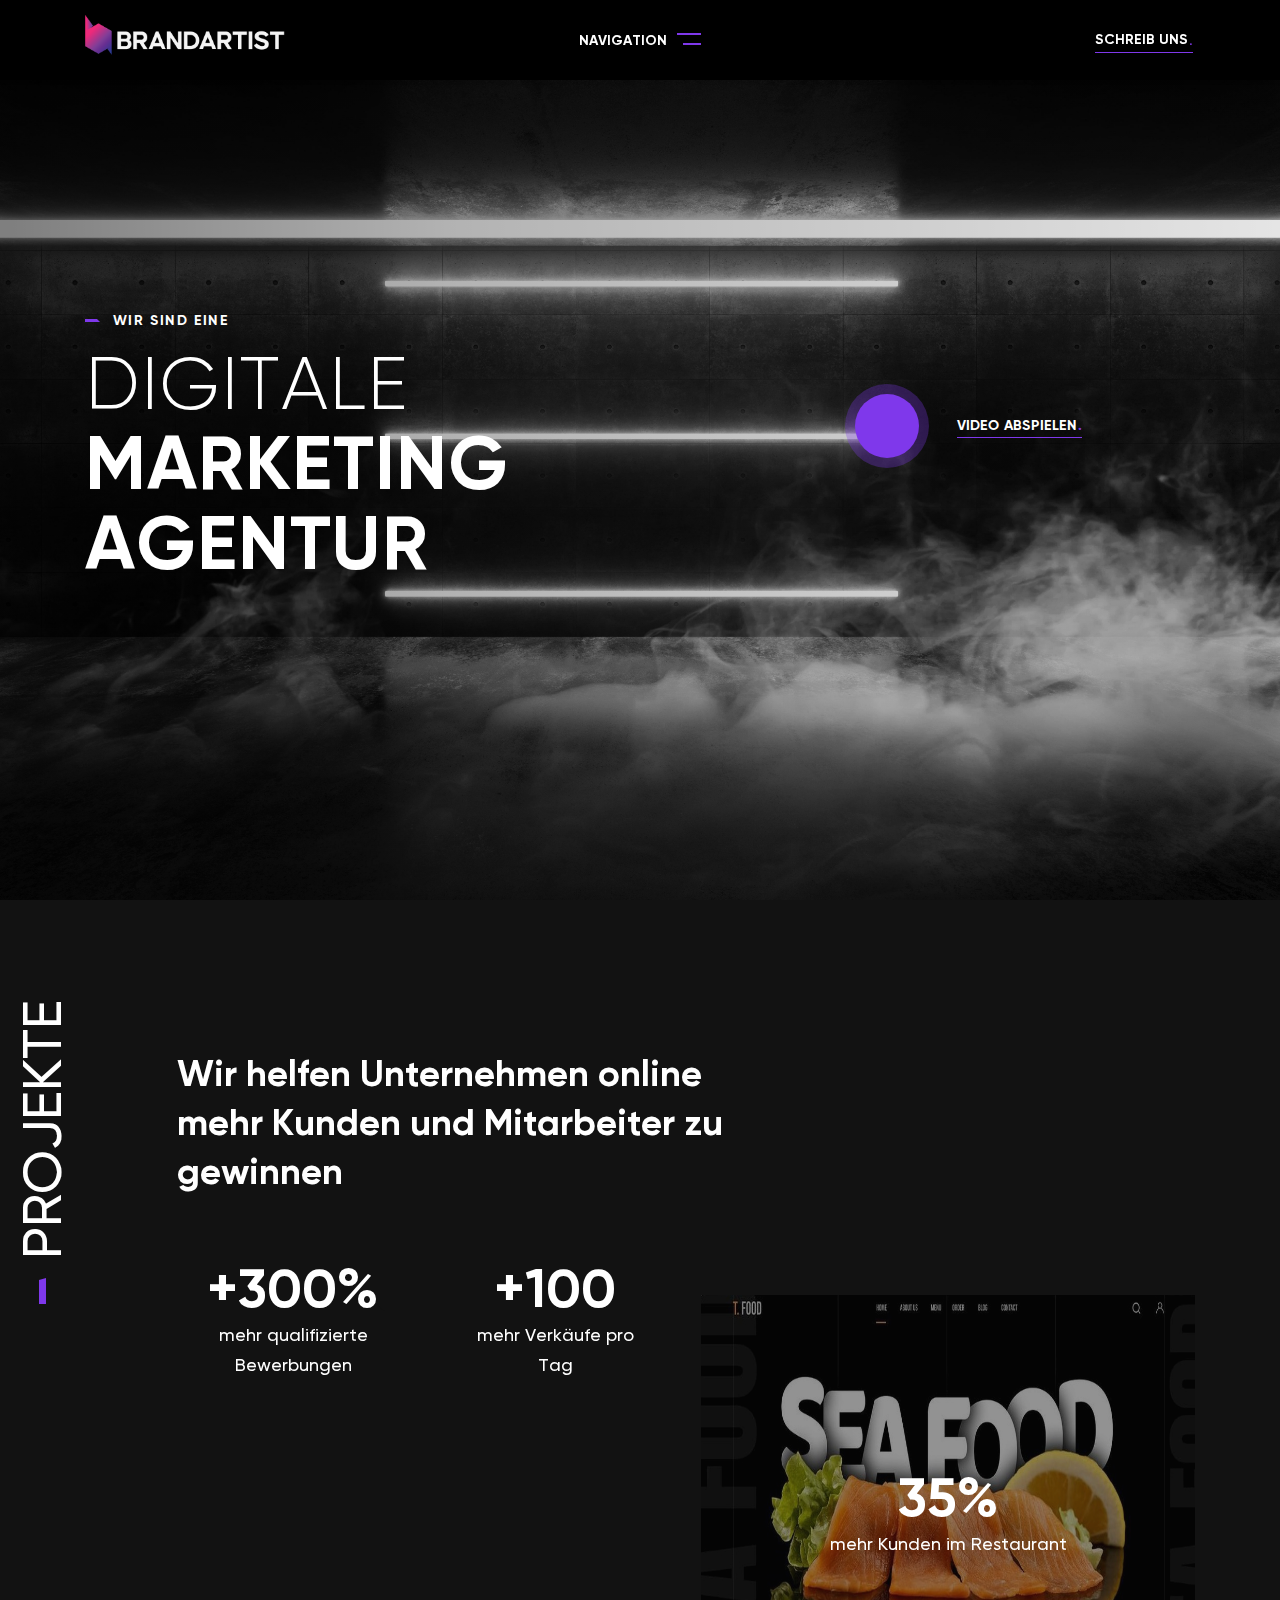
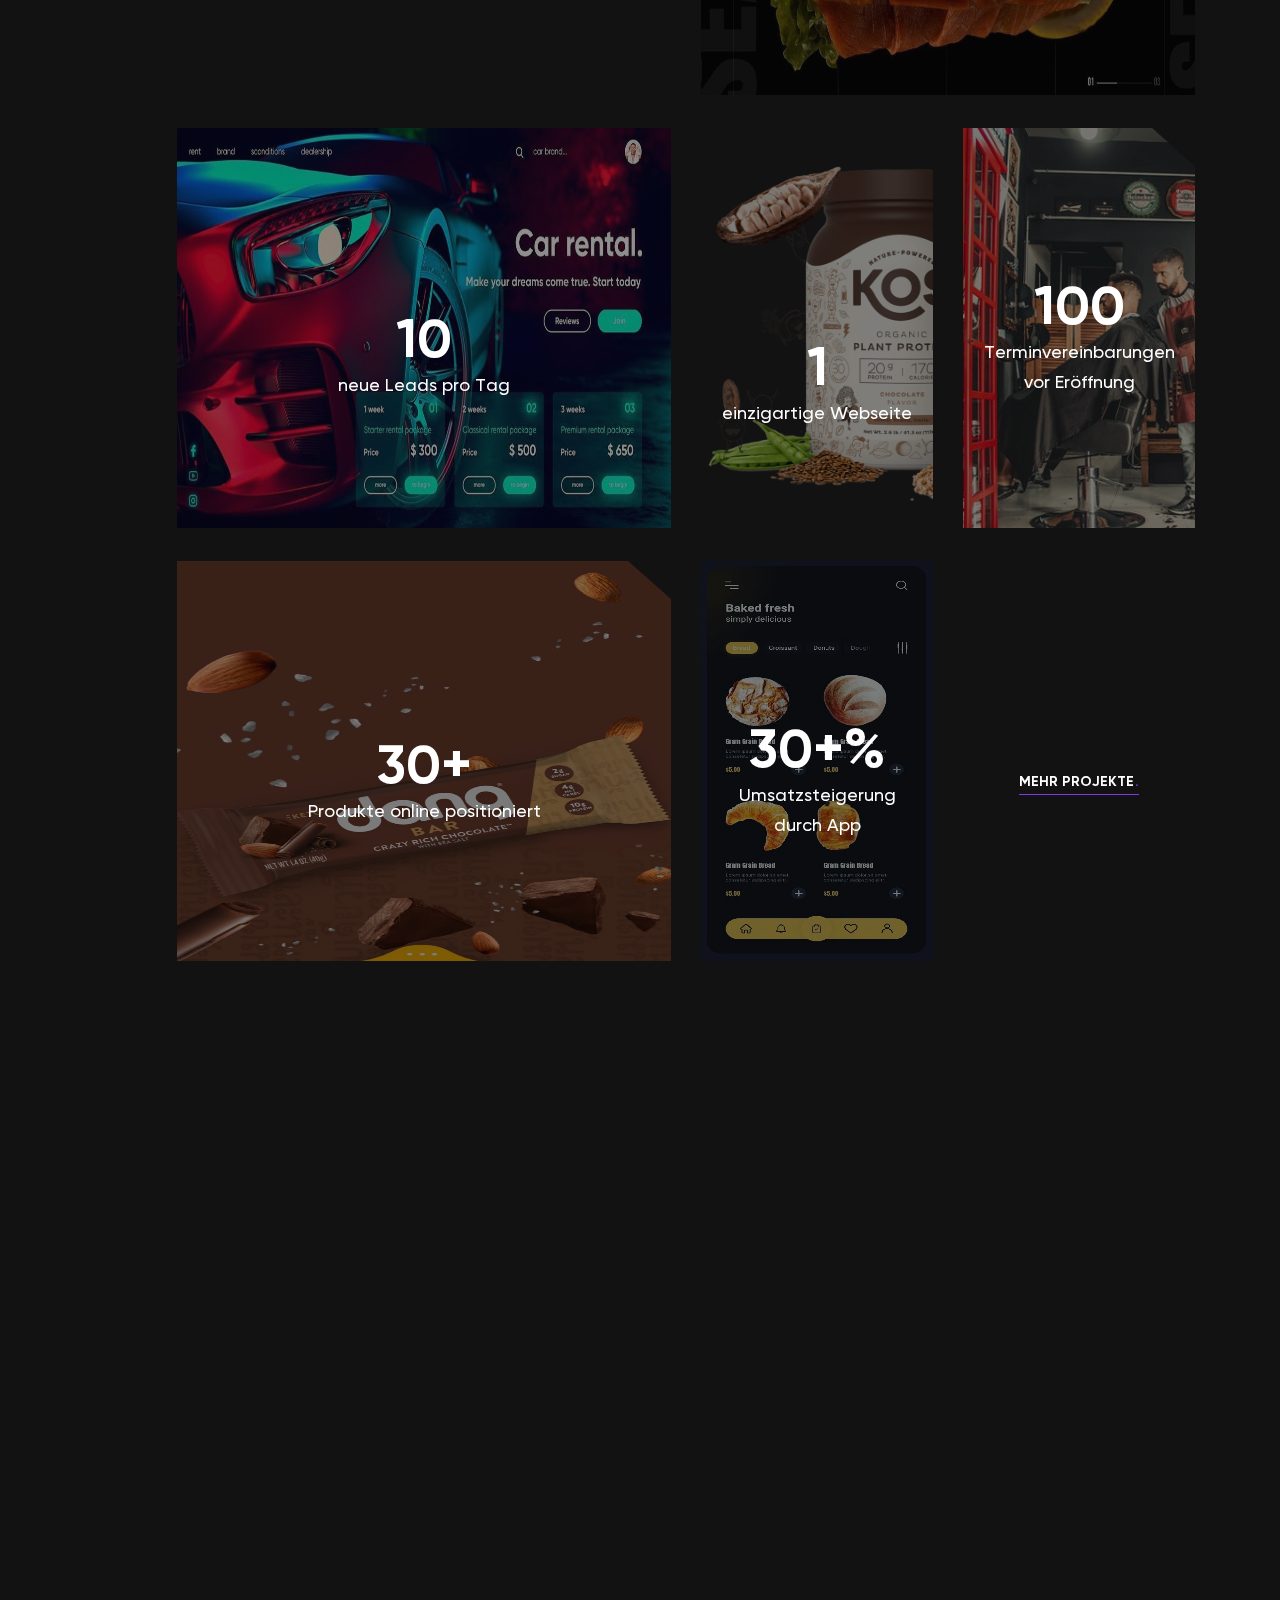
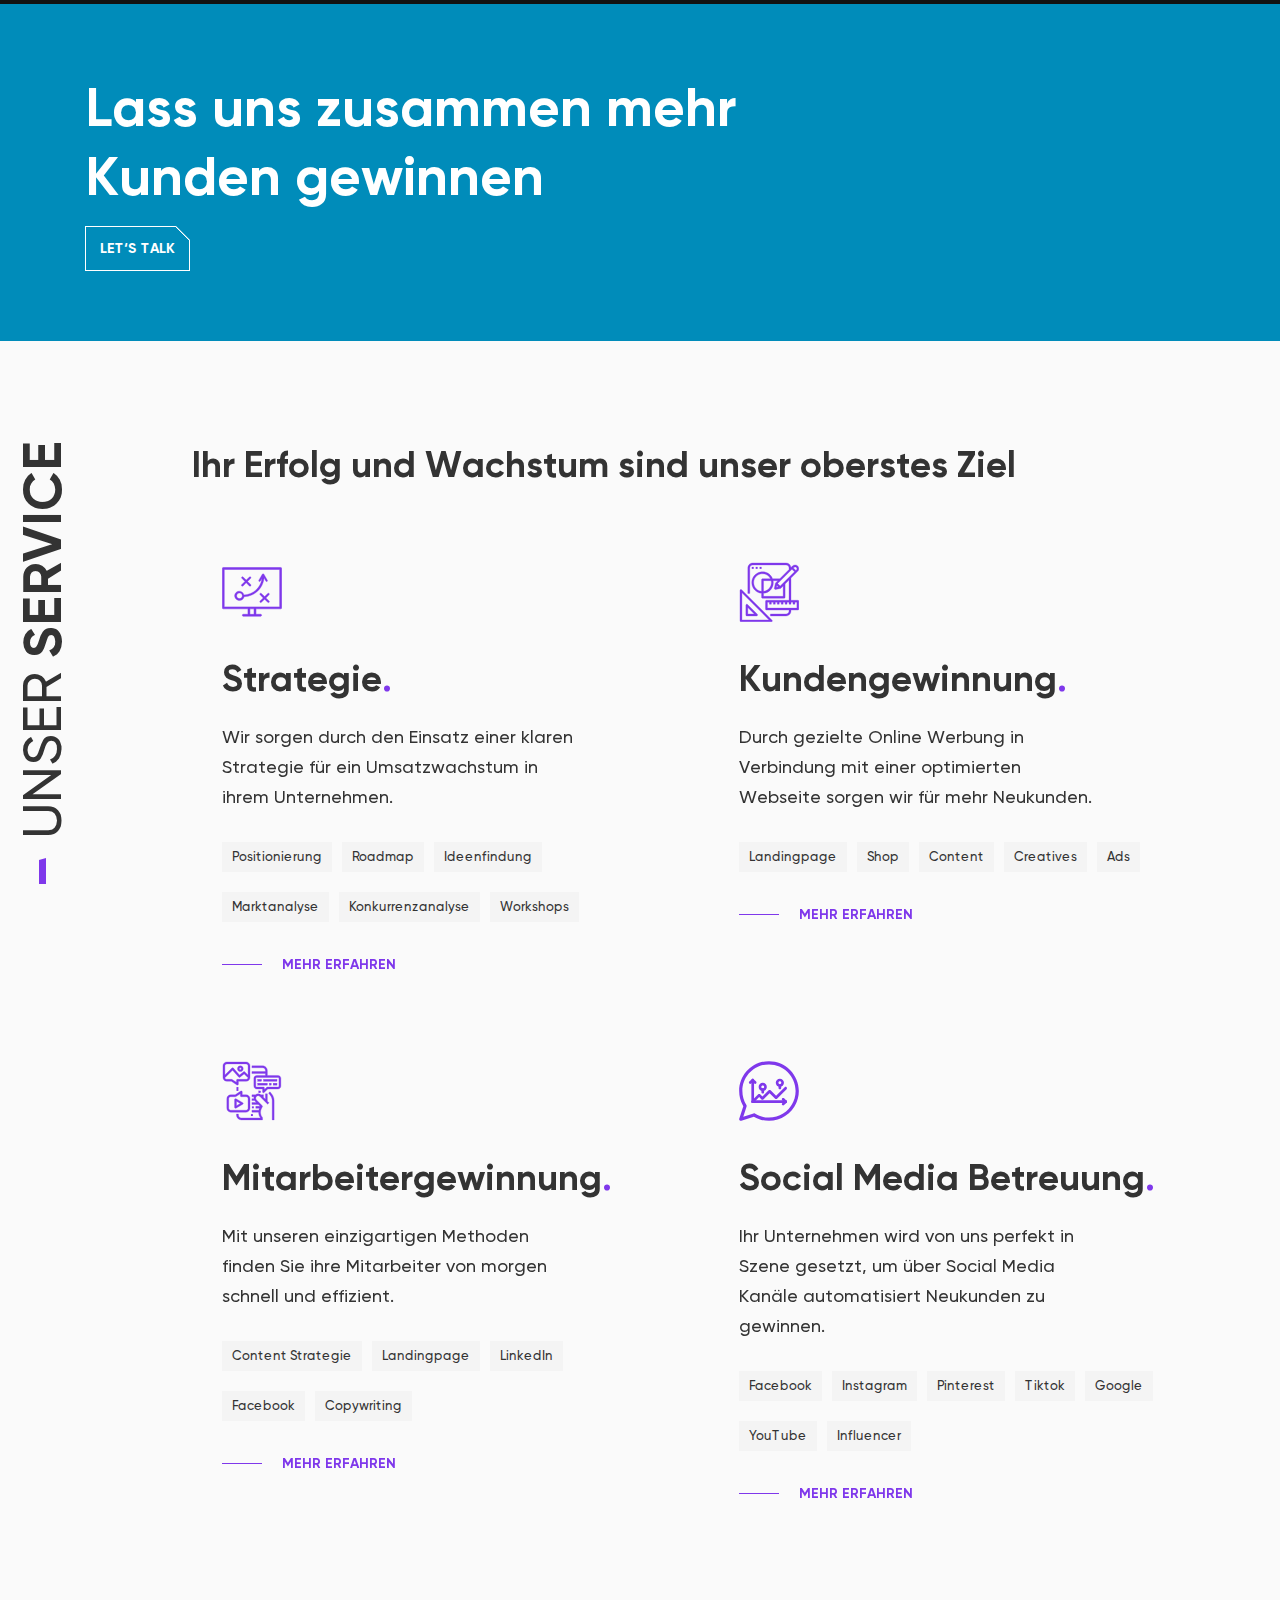
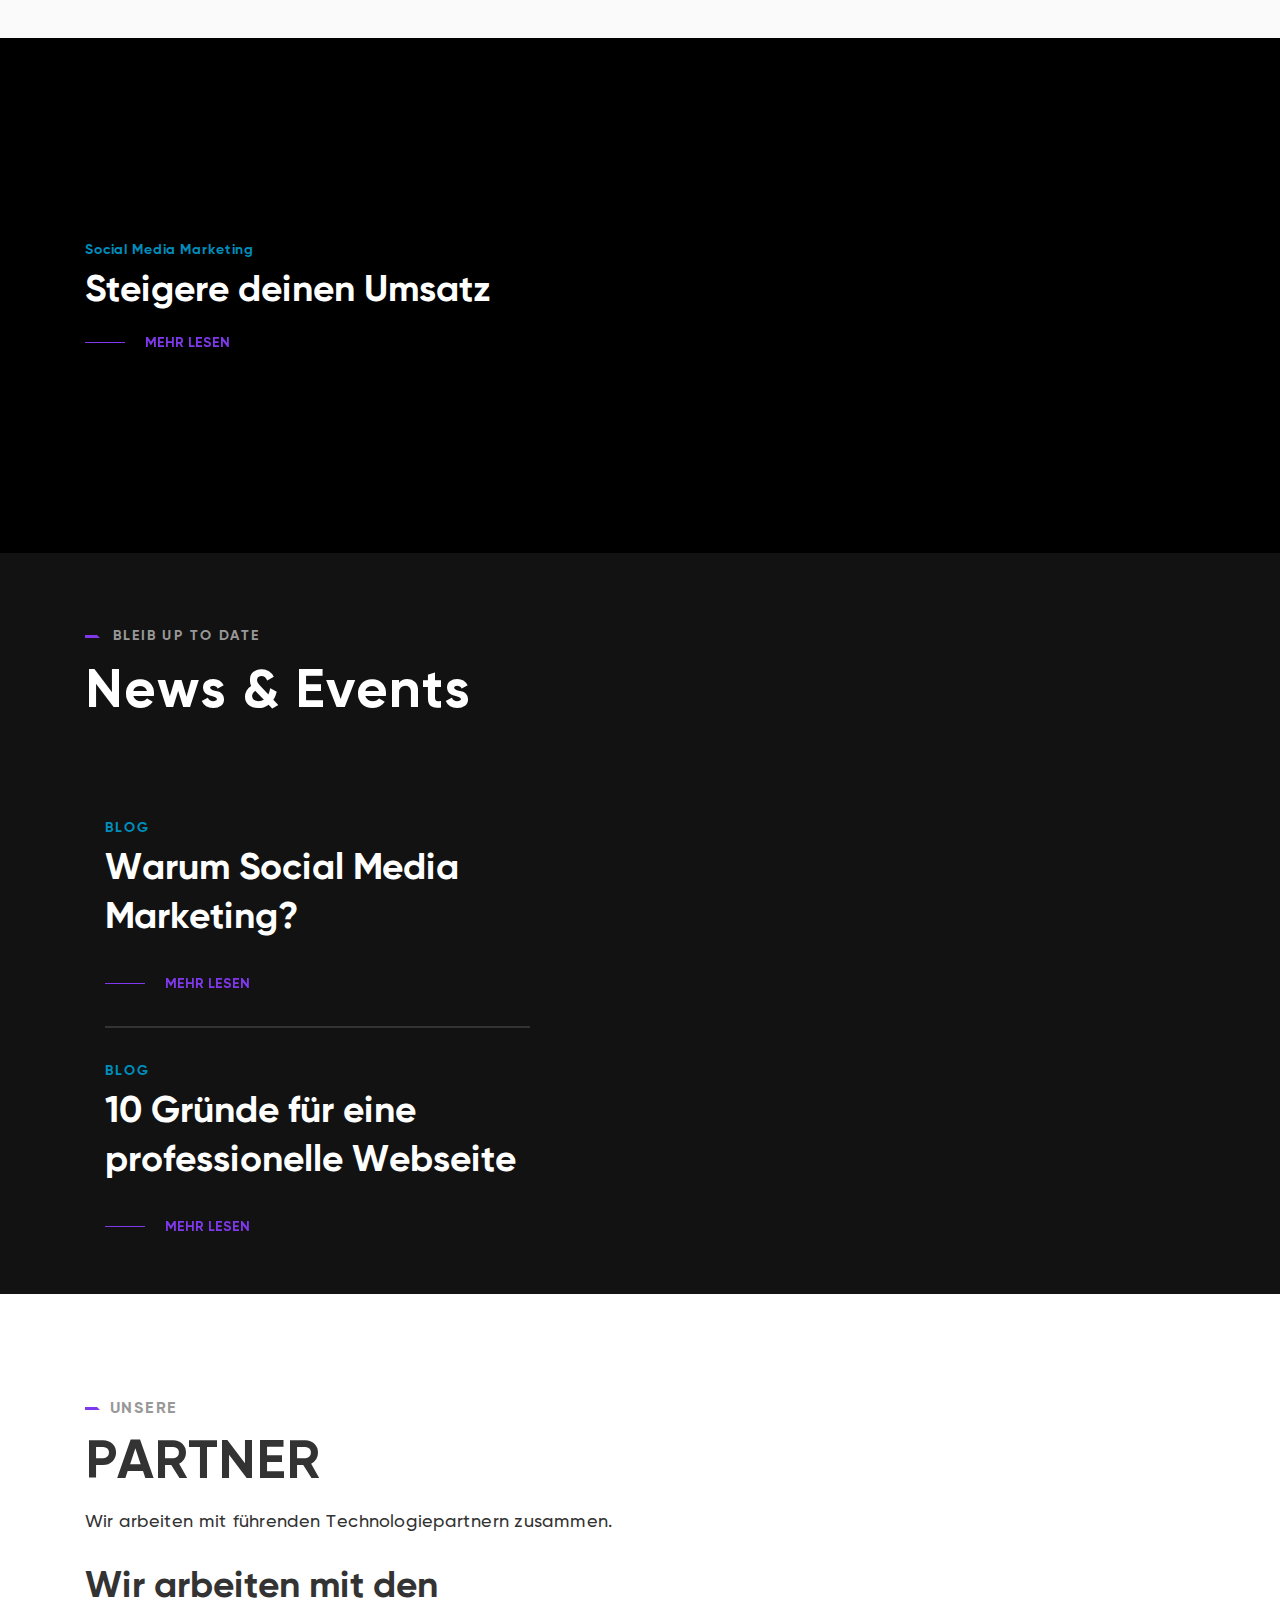
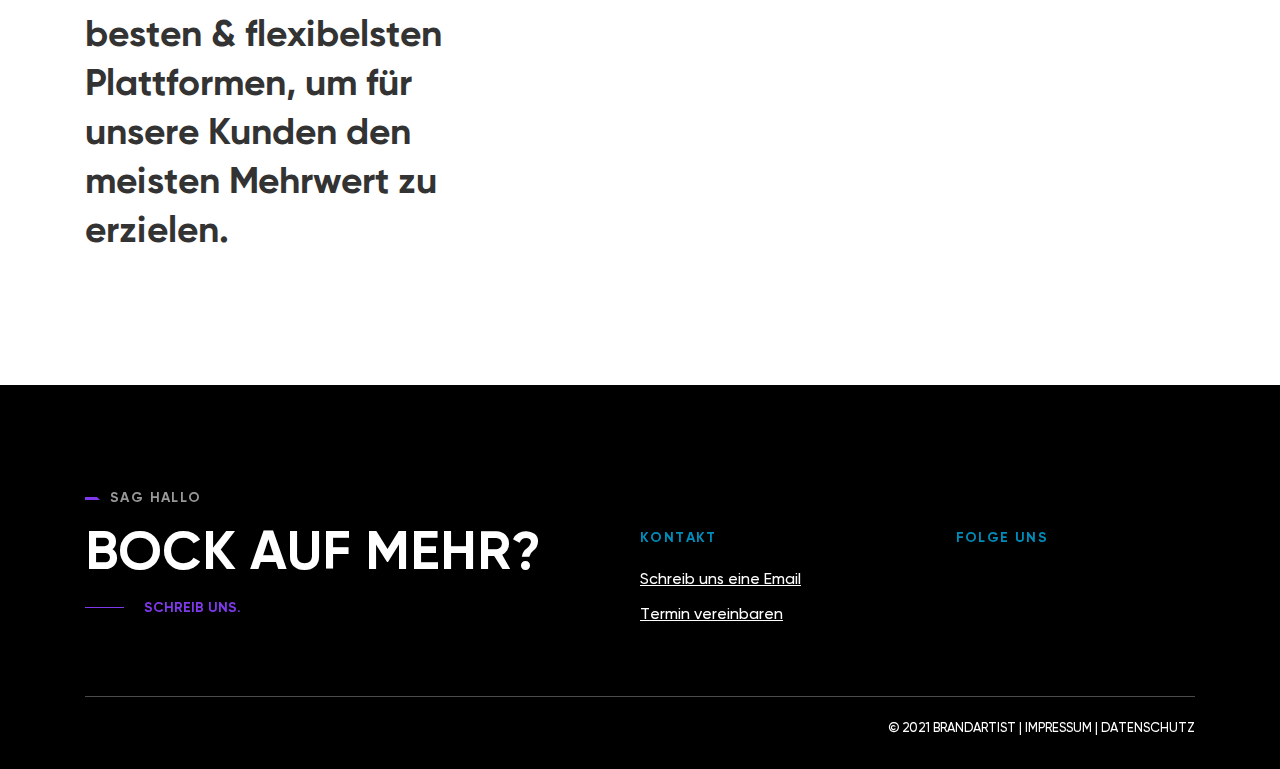
==== index.html @ fd1f51ae "Add files via upload" ====
<!DOCTYPE html>
<html lang="en" class="rv-html loading">

<head>
    <meta charset="utf-8" />
    <link rel="icon" type="image/x-icon" href="./assets/img/fav.png">
    <meta http-equiv="X-UA-Compatible" content="IE=edge">
    <meta name="viewport" content="width=device-width, initial-scale=1, viewport-fit=cover">
    <style>
        body,
        html {
            background: #121212
        }

        .loading .rv-header {
            transform: translateX(-100%);
            height: 50px;
            overflow: hidden
        }

        .loading img,
        .loading svg {
            width: 0;
            height: 0
        }

        .fa-2x {
            font-size: 1.5rem !important;
        }

        .rv-sec-container {
            position: relative;
            max-width: 1920px;
            margin: 0 auto;
            padding: 0
        }

        .rv-hero-banner .lozad {
            display: block;
            min-height: 500px
        }

        .lozad {
            display: block;
            min-height: 1rem
        }

        img.lozad {
            transition: opacity 1s linear
        }

        img.lozad:not([data-loaded]) {
            position: relative;
            max-width: 100%;
            height: auto;
            opacity: 0
        }

        img.lozad[data-loaded=true] {
            transition: opacity 1s linear
        }

        .rv-casestudyfigures .rv-box .lozad {
            display: block;
            min-height: 260px
        }

        /* @media (max-width: 767px) {
            max-height: 260px
        } */

        .rv-hero-banner .rv-banner-pictures .video-js {
            height: 100vh;
            width: 100%;
            padding: 0;
            z-index: 0;
            min-height: 450px;
            max-height: 1200px
        }

        .rv-roundbtn {
            display: flex;
            justify-content: flex-start;
            align-items: center;
            background-color: transparent;
            border: 0;
            padding: 0;
            cursor: pointer
        }

        .rv-forms .rv-input,
        .rv-forms .rv-textarea {
            font-family: Gilroy-Regular, sans-serif, Helvetica, Verdana, Arial;
            font-weight: 500;
            text-transform: none;
            font-size: 18px;
            font-size: 1.125rem;
            line-height: 1.66667;
            line-height: 30px;
            padding: 10px 0;
            position: relative;
            background: 0 0;
            color: #fff;
            height: 45px;
            width: 100%;
            outline: 0;
            border: none;
            caret-color: #7f38eb
        }

        .filter-gray {
            filter: grayscale(1);
        }

        @media (max-width: 812px) {
            .h2-mobile {
                font-size: 20px !important;
            }
        }

        @media(max-width:991px) {
            .special-span-font-size {
                font-size: 33px;
            }

            .custom-img-media {
                height: 15rem !important;
            }
        }
    </style>
    <script>window.onload = function () { document.querySelector('html').classList.remove('loading') }</script>

    <meta name="theme-color" content="#000000" />
    <link rel="shortcut icon" type="image/x-icon" href="./assets/img/icons/favicon.ico">

    <link rel="manifest" href="./assets/manifest.json">
    <link rel="prefetch" href="./assets/img/sprite/svg-sprite.svg" as="image" crossorigin="anonymous">
    <link rel="preload" name="Gilroy-Bold" href="./assets/fonts/Gilroy-Bold.woff2" as="font" type="font/woff2"
        crossorigin="anonymous">
    <link rel="preload" name="Gilroy-Regular" href="./assets/fonts/Gilroy-Regular.woff2" as="font" type="font/woff2"
        crossorigin="anonymous">
    <!-- Order is important -->
    <link rel="prefetch" name="Gilroy-Thin" href="./assets/fonts/Gilroy-Thin.woff2" as="font" type="font/woff2"
        crossorigin="anonymous">
    <link rel="prefetch" name="Gilroy-SemiBold" href="./assets/fonts/Gilroy-SemiBold.woff2" as="font" type="font/woff2"
        crossorigin="anonymous">
    <link rel="prefetch" name="Gilroy-SemiBoldItalic" href="./assets/fonts/Gilroy-SemiBoldItalic.woff2" as="font"
        type="font/woff2" crossorigin="anonymous">

    <link rel="preload" href="./assets/css/vendors~main.css" as="style"
        onload="this.rel='stylesheet'; this.onload = null;">
    <link rel="preload" href="./assets/css/main.css" as="style" onload="this.rel='stylesheet'; this.onload = null;">
    <link rel="preload" href="./assets/css/dark.css" as="style" onload="this.rel='stylesheet'; this.onload = null;">
    <link rel="preload" href="./assets/css/light.css" as="style" onload="this.rel='stylesheet'; this.onload = null;">

    <script>
        window.rv = {};
        window.rv.resourcePath = './assets/';
    </script>

    <script>
        /*! loadCSS. [c]2017 Filament Group, Inc. MIT License */
        /* This file is meant as a standalone workflow for
        - testing support for link[rel=preload]
        - enabling async CSS loading in browsers that do not support rel=preload
        - applying rel preload css once loaded, whether supported or not.
        */
        !function (t) { "use strict"; t.loadCSS || (t.loadCSS = function () { }); var e = loadCSS.relpreload = {}; if (e.support = function () { var e; try { e = t.document.createElement("link").relList.supports("preload") } catch (t) { e = !1 } return function () { return e } }(), e.bindMediaToggle = function (t) { var e = t.media || "all"; function a() { t.addEventListener ? t.removeEventListener("load", a) : t.attachEvent && t.detachEvent("onload", a), t.setAttribute("onload", null), t.media = e } t.addEventListener ? t.addEventListener("load", a) : t.attachEvent && t.attachEvent("onload", a), setTimeout(function () { t.rel = "stylesheet", t.media = "only x" }), setTimeout(a, 3e3) }, e.poly = function () { if (!e.support()) for (var a = t.document.getElementsByTagName("link"), n = 0; n < a.length; n++) { var o = a[n]; "preload" !== o.rel || "style" !== o.getAttribute("as") || o.getAttribute("data-loadcss") || (o.setAttribute("data-loadcss", !0), e.bindMediaToggle(o)) } }, !e.support()) { e.poly(); var a = t.setInterval(e.poly, 500); t.addEventListener ? t.addEventListener("load", function () { e.poly(), t.clearInterval(a) }) : t.attachEvent && t.attachEvent("onload", function () { e.poly(), t.clearInterval(a) }) } "undefined" != typeof exports ? exports.loadCSS = loadCSS : t.loadCSS = loadCSS }("undefined" != typeof global ? global : this);
    </script>
    <noscript>
        <link rel="stylesheet" href="./assets/css/vendors~main.css" type="text/css">
        <link rel="stylesheet" href="./assets/css/main.css">
    </noscript>

    <!-- Fontawesome -->
    <link rel="stylesheet" href="https://cdnjs.cloudflare.com/ajax/libs/font-awesome/6.0.0-beta2/css/all.min.css"
        integrity="sha512-YWzhKL2whUzgiheMoBFwW8CKV4qpHQAEuvilg9FAn5VJUDwKZZxkJNuGM4XkWuk94WCrrwslk8yWNGmY1EduTA=="
        crossorigin="anonymous" referrerpolicy="no-referrer" />
    <link href="./assets/css/base.css?v=1.12" rel="stylesheet" />

    <title>DIGITALE MARKETING AGENTUR </title>
    <meta property="og:title" content="DIGITALE MARKETING AGENTUR " />
    <meta name="keywords" content="Wir helfen Unternehmen online mehr Kunden
    und Mitarbeiter zu gewinnen" />
    <meta name="description" content="Wir helfen Unternehmen online mehr Kunden
        und Mitarbeiter zu gewinnen." />




    <script>
        // register service worker
        if ('serviceWorker' in navigator) {
            navigator.serviceWorker.register('/sw.js', { scope: '/' }).then(function (registration) { console.log('Service Worker Registered'); });
            navigator.serviceWorker.ready.then(function (registration) { console.log('Service Worker Ready'); });
        }
    </script>

</head>

<body class="rv-body ">
    <header class="rv-header rv-component rv-theme-dark" data-comp-name="header">
        <div class="rv-wrapper">
            <div class="rv-container container">


                <a class="rv-logo rv-sticky-logo rv-column" href="./index.html"><span class="sr-only">Revonic</span>
                    <!-- <img
                        src="./assets/img/svg/light.svg" class="rv-revonic-logo light-variant"
                        alt="rv-revonic-logo" /> -->
                    <div><img style="max-width: 90%; margin-top: -13px;" src="./assets/img/logo.png" alt=""></div>
                </a>

                <div class="rv-navigation">
                    <a class="rv-nav-trigger rv-link" href="javascript:;">
                        <span class="rv-label d-lg-inline-block">Navigation</span>
                        <div class="rv-nav-icon">
                            <div class="rv-icon-content">
                                <span class="sr-only">Show / Hide Navigation</span>
                                <span class="rv-animated-icon rv-nav-iconbar-top d-block"></span>
                                <span class="rv-animated-icon rv-nav-iconbar-bottom d-block"></span>
                            </div>
                        </div>
                    </a>
                </div>

                <div class="rv-caption d-none d-lg-block">
                    <div class="rv-secondary-link">


                        <a href="./kontaktier-uns.html" id="test" class="rv-link">Schreib uns</a>



                    </div>
                </div>

            </div>
            <nav class="rv-nav-menu is-hidden">
                <div class="rv-container container rv-fullWidth">
                    <div class="w-100">

                        <ul class="rv-list-main-nav">
                            <!-- <li class="rv-list-item  row has-sub-menu">

                                <a class="rv-h1 rv-link rv-nav-link col-lg-8" href="#" target="_self" id="">
                                    Work </a>
                                <div class="rv-sub-menu col-lg-4 d-lg-block">
                                    <h6 class="rv-h6 rv-default">Case Studies</h6>


                                    <ul class="rv-list-primary">
                                        <li class="rv-list-item rv-secondary-link">
                                            <a class="rv-h6 rv-link" href="#" target="_self"
                                                id="gtm-NavigationEmirates">
                                                Emirates Airline </a>
                                        </li>
                                        <li class="rv-list-item rv-secondary-link">
                                            <a class="rv-h6 rv-link" href="#" target="_self"
                                                id="gtm-NavigationMeraas">
                                                Meraas </a>
                                        </li>
                                        <li class="rv-list-item rv-secondary-link">
                                            <a class="rv-h6 rv-link" href="#" target="_self" id="">
                                                U by Emaar </a>
                                        </li>
                                        <li class="rv-list-item rv-secondary-link">
                                            <a class="rv-h6 rv-link" href="#" target="_self" id="">
                                                The Red Sea Project </a>
                                        </li>
                                        <li class="rv-list-item rv-secondary-link">
                                            <a class="rv-h6 rv-link" href="#" target="_self" id="">
                                                Mercedes-Benz </a>
                                        </li>
                                        <li class="rv-list-item rv-secondary-link">
                                            <a class="rv-h6 rv-link" href="#" target="_self"
                                                id="">
                                                Abu Dhabi Airport </a>
                                        </li>
                                        <li class="rv-list-item rv-secondary-link">
                                            <a class="rv-h6 rv-link" href="#" target="_self" id="">
                                                Noor Bank </a>
                                        </li>
                                        <li class="rv-list-item rv-secondary-link">
                                            <a class="rv-h6 rv-link" href="#" target="_self" id="">
                                                Emirates NBD </a>
                                        </li>
                                    </ul>
                                </div>
                            </li> -->
                            <li class="rv-list-item  row has-sub-menu">

                                <a class="rv-h1 rv-link rv-nav-link col-lg-8" href="./services.html" target="_self"
                                    id="">
                                    SERVICE </a>
                                <div class="rv-sub-menu col-lg-4 d-lg-block">
                                    <h6 class="rv-h6 rv-default">Our Services</h6>


                                    <ul class="rv-list-primary">
                                        <li class="rv-list-item rv-secondary-link">
                                            <a class="rv-h6 rv-link" href="./strategieberatung.html" target="_self"
                                                id="">
                                                Strategie </a>
                                        </li>
                                        <li class="rv-list-item rv-secondary-link">
                                            <a class="rv-h6 rv-link" href="./kundengewinnung.html" target="_self" id="">
                                                Kundengewinnung </a>
                                        </li>
                                        <!-- <li class="rv-list-item rv-secondary-link">
                                            <a class="rv-h6 rv-link" href="/en/services/user-research" target="_self"
                                                id="">
                                                User Research </a>
                                        </li> -->
                                        <!-- <li class="rv-list-item rv-secondary-link">
                                            <a class="rv-h6 rv-link" href="/en/services/user-testing" target="_self"
                                                id="">
                                                User Testing </a>
                                        </li>
                                        <li class="rv-list-item rv-secondary-link">
                                            <a class="rv-h6 rv-link" href="./social-media-betreuung.html"
                                                target="_self" id="">
                                                Data Analytics &amp; Insights </a>
                                        </li> -->
                                        <li class="rv-list-item rv-secondary-link">
                                            <a class="rv-h6 rv-link" href="./mitarbeitergewinnung.html" target="_self"
                                                id="">
                                                Mitarbeitergewinnung </a>
                                        </li>
                                        <li class="rv-list-item rv-secondary-link">
                                            <a class="rv-h6 rv-link" href="./social-media-betreuung.html" target="_self"
                                                id="">
                                                Social Media Betreuung </a>
                                        </li>
                                    </ul>
                                </div>
                            </li>
                            <li class="rv-list-item  ">

                                <a class="rv-h1 rv-link rv-nav-link " href="./news-and-events.html" target="_self"
                                    id="">
                                    News &amp; Events </a>
                            </li>
                            <li class="rv-list-item  ">

                                <a class="rv-h1 rv-link rv-nav-link " href="./careers.html" target="_self" id="">
                                    Karriere </a>
                            </li>
                            <li class="rv-list-item  ">

                                <a class="rv-h1 rv-link rv-nav-link " href="./kontaktier-uns.html" target="_self" id="">
                                    Kontakt </a>
                            </li>
                        </ul>








                    </div>
                </div>
            </nav>
        </div>
    </header>

    <section class="rv-sec-container headerpd1 rv-bg-dark">

        <h1 class="sr-only">DIGITALE MARKETING AGENTUR</h1>
        <!-- <h2 class="sr-only">We build long-term relationships with clients and work together to improve business
            performance through digital capability.</h2> -->
        <div class="rv-hero-banner  rv-component rv-theme-dark" data-comp-name="herobanner">
            <div class="rv-banner-pictures">
                <div class="rv-bgoverlay"></div>
                <picture class="lozad filter-gray" data-class="objectfit"
                    data-iesrc="./-/media/revonic/banners/home/banner-01.jpg?cx=0&amp;cy=0&amp;cw=1440&amp;ch=810&amp;hash=473C12B8DC9CFF27B2FC11B34943DFA8"
                    data-alt="Experience">
                    <source media="(max-width: 600px) and (orientation: portrait)"
                        srcset="./assets/img/background.jpeg" />
                    <source media="(min-width: 320px)" srcset="./assets/img/background.jpeg" />
                </picture>
            </div>
            <div class="container rv-container">
                <div class="row">
                    <div class="col-lg-8">
                        <div style="color: #fff" class="rv-line-label rv-line-cut"><span class="rv-line-cut-tr"></span>
                            Wir sind eine
                        </div>
                        <h1 class="rv-hero-heading mb-2">
                            <span class="rv-light-heading">DIGITALE <strong class="rv-bold-heading">MARKETING AGENTUR
                                </strong></span>
                        </h1>
                    </div>
                    <div class="col-lg-4">
                        <button id="gtm-PlayShowReelCtaBannerHome" class="rv-roundbtn rv-component js-videoPopup"
                            data-comp-name="lightbox" data-video-type="youtube"
                            data-video-poster="./-/media/revonic/banners/home/banner-01.jpg?h=810&amp;w=1440&amp;hash=79318E49A6264C1C21A6FDF349A61781"
                            data-video-url="SM4BppTELVQ">
                            <div class="rv-roundbox">
                                <!-- <svg viewBox="0 0 14 25" class="rv-toSvg">
                                    <use xlink:href="./assets/img/sprite/svg-sprite.svg#icon-chevron-right"></use>
                                </svg> -->
                                <i style="color: #fff;" class="fas fa-chevron-right fa-2x"></i>
                            </div>
                            <div class="rv-secondary-link secondary-link--small">
                                <a href="javascript:;" id="gtm-PlayShowReelCtaBannerHome" class="rv-link">Video
                                    abspielen
                                </a>
                            </div>
                        </button>
                    </div>
                    <div class="col-lg-6 d-none d-lg-flex">
                        <!-- <p class="rv-description">We build long-term relationships with clients and work together to
                            improve business performance through digital capability.</p> -->
                    </div>
                </div>
            </div>
        </div>


    </section>
    <section class="rv-sec-container rv-bg-dark">
        <div class="rv-component js-titleSticky parentSticky content-3 rv-theme-dark" data-comp-name="stickytitle">
            <div class="container rv-sticky-container">
                <h1 class="rv-sticky-text rv-line-cut js-titleChild rv-sticky">
                    <span class="rv-line-cut-tr"></span>
                    <span>Projekte</span>

                </h1>
            </div>
        </div>

        <div class="rv-casestudyfigures rv-component rv-theme-dark">
            <div class="container">
                <div>
                    <h1 class="rv-heading">Wir helfen Unternehmen online mehr Kunden
                        und Mitarbeiter zu gewinnen </h1>
                    <div class="row" id="Projekte">
                        <div class="col-md-6 col-lg-3">
                            <div class="rv-card">
                                <a href="#" target="" class="rv-card-anchor" id="gtm-EmiratesboxHome"></a>
                                <div class="rv-box rv-cornercut">
                                    <div class="rv-bgoverlay"></div>
                                    <!-- <picture class="lozad" data-class="rv-bgimage objectfit"
                                        data-iesrc="./-/media/revonic/overview-pages/work-overview/emirates-540-x-400-work-overview.jpg?cx=0&amp;cy=0&amp;cw=0&amp;ch=400&amp;hash=8AD74D97FA72BA666A5C693829AA7D20"
                                        data-alt="Emirates" data-loaded="true">
                                        <source media="(max-width: 600px) and (orientation: portrait)"
                                            srcset="./-/media/revonic/overview-pages/work-overview/emirates-540-x-400-work-overview.jpg?cx=0&amp;cy=0&amp;cw=0&amp;ch=0&amp;hash=6322779FABF17ADE7A13109FE47320AD, ./-/media/revonic/overview-pages/work-overview/emirates-540-x-400-work-overview.jpg?cx=0&amp;cy=0&amp;cw=0&amp;ch=0&amp;hash=6322779FABF17ADE7A13109FE47320AD 2x">
                                        <source media="(max-width: 1023px) and (orientation: landscape)"
                                            srcset="./-/media/revonic/overview-pages/work-overview/emirates-540-x-400-work-overview.jpg?cx=0&amp;cy=0&amp;cw=0&amp;ch=0&amp;hash=6322779FABF17ADE7A13109FE47320AD, ./-/media/revonic/overview-pages/work-overview/emirates-540-x-400-work-overview.jpg?cx=0&amp;cy=0&amp;cw=0&amp;ch=0&amp;hash=6322779FABF17ADE7A13109FE47320AD 2x">
                                        <source media="(min-width: 320px)"
                                            srcset="./-/media/revonic/overview-pages/work-overview/emirates-540-x-400-work-overview.jpg?cx=0&amp;cy=0&amp;cw=0&amp;ch=400&amp;hash=8AD74D97FA72BA666A5C693829AA7D20, ./-/media/revonic/overview-pages/work-overview/emirates-540-x-400-work-overview.jpg?cx=0&amp;cy=0&amp;cw=0&amp;ch=0&amp;hash=6322779FABF17ADE7A13109FE47320AD 2x">
                                        <img alt="Emirates" class="rv-bgimage objectfit">
                                    </picture> -->
                                    <!-- <picture class="lozad" data-class="rv-bgimage objectfit"
                                        data-iesrc="./assets/img/projects/project-1.jpeg" data-alt="Emirates">
                                        <source media="(max-width: 600px) and (orientation: portrait)"
                                            srcset="./assets/img/projects/project-1.jpeg">
                                        <source media="(max-width: 1023px) and (orientation: landscape)"
                                            srcset="./assets/img/projects/project-1.jpeg">
                                        <source media="(min-width: 320px)"
                                            srcset="./assets/img/projects/project-1.jpeg">
                                    </picture> -->
                                    <img style="    filter: brightness(0.6);
                                    " src="./-/media/revonic/overview-pages/work-overview/emirates-540-x-400-work-overview.jpg"
                                        alt="">
                                </div>
                                <div class="rv-description-static text-center">
                                    <div class="rv-title">
                                        <img data-src="./assets/img/sprite/abacus-logo.png" class="rv-logo mb-20 lozad"
                                            alt="Emirates">
                                        <h1 class="rv-h2-heading">+300%</h1>
                                        <p class="rv-h2-text"> mehr qualifizierte Bewerbungen
                                        </p>
                                    </div>
                                    <!-- <div class="rv-secondary-link rv-read-case">
                                        <a href="#" class="rv-link" target="" id="gtm-EmiratesHome"
                                            title="Emirates">Read case study</a>
                                    </div> -->
                                </div>
                            </div>
                        </div>
                        <div class="col-md-6 col-lg-3">
                            <div class="rv-card">
                                <a href="#" target="" class="rv-card-anchor" id="gtm-MeraasboxHome"></a>
                                <div class="rv-box ">
                                    <div class="rv-bgoverlay"></div>
                                    <!-- <picture class="lozad" data-class="rv-bgimage objectfit"
                                        data-iesrc="./-/media/revonic/overview-pages/work-overview/meraasworkoverview.jpg?cx=0&amp;cy=0&amp;cw=0&amp;ch=400&amp;hash=5CDECB64C2950D7F8F16E6FA18FB3373">
                                        <source media="(max-width: 600px) and (orientation: portrait)"
                                            srcset="./-/media/revonic/overview-pages/work-overview/meraasworkoverview.jpg?cx=0&amp;cy=0&amp;cw=0&amp;ch=0&amp;hash=A927EA5E0CC3DEEEE56BFCC3A373BC4A, ./-/media/revonic/overview-pages/work-overview/meraasworkoverview.jpg?cx=0&amp;cy=0&amp;cw=0&amp;ch=0&amp;hash=A927EA5E0CC3DEEEE56BFCC3A373BC4A 2x">
                                        <source media="(max-width: 1023px) and (orientation: landscape)"
                                            srcset="./-/media/revonic/overview-pages/work-overview/meraasworkoverview.jpg?cx=0&amp;cy=0&amp;cw=0&amp;ch=0&amp;hash=A927EA5E0CC3DEEEE56BFCC3A373BC4A, ./-/media/revonic/overview-pages/work-overview/meraasworkoverview.jpg?cx=0&amp;cy=0&amp;cw=0&amp;ch=0&amp;hash=A927EA5E0CC3DEEEE56BFCC3A373BC4A 2x">
                                        <source media="(min-width: 320px)"
                                            srcset="./-/media/revonic/overview-pages/work-overview/meraasworkoverview.jpg?cx=0&amp;cy=0&amp;cw=0&amp;ch=400&amp;hash=5CDECB64C2950D7F8F16E6FA18FB3373, ./-/media/revonic/overview-pages/work-overview/meraasworkoverview.jpg?cx=0&amp;cy=0&amp;cw=0&amp;ch=0&amp;hash=A927EA5E0CC3DEEEE56BFCC3A373BC4A 2x">
                                    </picture> -->
                                    <img class="custom-img-media"
                                        src="./-/media/revonic/overview-pages/work-overview/1000_F_78977057_R35V6T34jX6zi94Zj20LaMasq9KKXoUp.jpg"
                                        alt="" style="height: 25rem;">
                                </div>
                                <div class="rv-description-static text-center">
                                    <div class="rv-title">
                                        <img data-src="./assets/img/output-onlinepngtools (1).png"
                                            class="rv-logo mb-20 lozad" alt="Meraas">
                                        <h1 class="rv-h2-heading">+100
                                        </h1>
                                        <p class="rv-h2-text">mehr Verkäufe pro Tag

                                        </p>
                                    </div>
                                    <!-- <div class="rv-secondary-link rv-read-case">
                                        <a href="#" class="rv-link" target="" id="gtm-MeraasHome" title="Meraas">Read
                                            case study</a>
                                    </div> -->
                                </div>
                            </div>
                        </div>
                        <div class="col-md-12 col-lg-6">
                            <div class="rv-card">
                                <a href="#" target="" class="rv-card-anchor" id=""></a>
                                <div class="rv-box ">
                                    <div class="rv-bgoverlay"></div>
                                    <!-- <picture style="opacity: 0;" class="lozad" data-class="rv-bgimage objectfit"
                                        data-iesrc="./-/media/revonic/overview-pages/work-overview/ubyemaarworkoverview.jpg?cx=0&amp;cy=0&amp;cw=0&amp;ch=400&amp;hash=C2FCE8BB6B0526022A4DFD8307BD50AF"
                                        data-alt="U By Emaar">
                                        <source media="(max-width: 600px) and (orientation: portrait)"
                                            srcset="./-/media/revonic/overview-pages/work-overview-mobile/ubyemaar-1-1.jpg?cx=0&amp;cy=0&amp;cw=0&amp;ch=0&amp;hash=D865CDCC9FF763EA62DF4F57E614F6B0, ./-/media/revonic/overview-pages/work-overview-mobile/ubyemaar-1-1.jpg?cx=0&amp;cy=0&amp;cw=0&amp;ch=0&amp;hash=D865CDCC9FF763EA62DF4F57E614F6B0 2x">
                                        <source media="(max-width: 1023px) and (orientation: landscape)"
                                            srcset="./-/media/revonic/overview-pages/work-overview-mobile/ubyemaar-1-1.jpg?cx=0&amp;cy=0&amp;cw=0&amp;ch=0&amp;hash=D865CDCC9FF763EA62DF4F57E614F6B0, ./-/media/revonic/overview-pages/work-overview-mobile/ubyemaar-1-1.jpg?cx=0&amp;cy=0&amp;cw=0&amp;ch=0&amp;hash=D865CDCC9FF763EA62DF4F57E614F6B0 2x">
                                        <source media="(min-width: 320px)"
                                            srcset="./-/media/revonic/overview-pages/work-overview/ubyemaarworkoverview.jpg?cx=0&amp;cy=0&amp;cw=0&amp;ch=400&amp;hash=C2FCE8BB6B0526022A4DFD8307BD50AF, ./-/media/revonic/overview-pages/work-overview/ubyemaarworkoverview.jpg?cx=0&amp;cy=0&amp;cw=0&amp;ch=0&amp;hash=C69951022C2C50E7223AF700871B0FB9 2x">
                                    </picture> -->
                                    <img class="custom-img-media"
                                        style="width: 100%; filter: brightness(0.7); height: 25rem;"
                                        src="./assets/img/sean-food-project.jpg" alt="">
                                </div>
                                <div class="rv-description-static text-center">
                                    <div class="rv-title">
                                        <img style="max-height: 100% !important;"
                                            data-src="./assets/img/project-3-logo.png" class="rv-logo mb-20 lozad"
                                            alt="U By Emaar">
                                        <h1 class="rv-h2-heading">35%</h1>
                                        <p class="rv-h2-text"> mehr Kunden im Restaurant

                                        </p>
                                    </div>
                                    <!-- <div class="rv-secondary-link rv-read-case">
                                        <a href="#" class="rv-link" target="" id="" title="U By Emaar">Read case
                                            study</a>
                                    </div> -->
                                </div>
                            </div>
                        </div>
                        <div class="col-md-12 col-lg-6">
                            <div class="rv-card">
                                <a href="#" target="" class="rv-card-anchor" id="gtm-TheRedSeaboxHome"></a>
                                <div class="rv-box ">
                                    <div class="rv-bgoverlay"></div>
                                    <!-- <picture style="opacity: 0;" class="lozad" data-class="rv-bgimage objectfit"
                                        data-iesrc="./-/media/revonic/overview-pages/work-overview/redseaworkoverview.jpg?cx=0&amp;cy=0&amp;cw=0&amp;ch=400&amp;hash=F5DF5F118446DBFDF385DE9625560A05"
                                        data-alt="The Red Sea Development">
                                        <source media="(max-width: 600px) and (orientation: portrait)"
                                            srcset="./-/media/revonic/case-studies/the-red-sea-project/redsea.jpg?cx=0&amp;cy=0&amp;cw=0&amp;ch=0&amp;hash=4BF93864D46270BAB8F27B28D90660B8, ./-/media/revonic/case-studies/the-red-sea-project/redsea.jpg?cx=0&amp;cy=0&amp;cw=0&amp;ch=0&amp;hash=4BF93864D46270BAB8F27B28D90660B8 2x">
                                        <source media="(max-width: 1023px) and (orientation: landscape)"
                                            srcset="./-/media/revonic/case-studies/the-red-sea-project/redsea.jpg?cx=0&amp;cy=0&amp;cw=0&amp;ch=0&amp;hash=4BF93864D46270BAB8F27B28D90660B8, ./-/media/revonic/case-studies/the-red-sea-project/redsea.jpg?cx=0&amp;cy=0&amp;cw=0&amp;ch=0&amp;hash=4BF93864D46270BAB8F27B28D90660B8 2x">
                                        <source media="(min-width: 320px)"
                                            srcset="./-/media/revonic/overview-pages/work-overview/redseaworkoverview.jpg?cx=0&amp;cy=0&amp;cw=0&amp;ch=400&amp;hash=F5DF5F118446DBFDF385DE9625560A05, ./-/media/revonic/overview-pages/work-overview/redseaworkoverview.jpg?cx=0&amp;cy=0&amp;cw=0&amp;ch=0&amp;hash=E922B11B78EF2AC59DD8DEE765E0B0B1 2x">
                                    </picture> -->
                                    <img class="custom-img-media"
                                        style="width: 100%; filter: brightness(0.7); height: 25rem;"
                                        src="./assets/img/car-project.jpg" alt="">

                                </div>
                                <div class="rv-description-static text-center">
                                    <div class="rv-title">
                                        <img style="max-height: 100% !important;" data-src="./assets/img/logo-4.png"
                                            class="rv-logo mb-20 lozad" alt="The Red Sea Development">
                                        <h1 class="rv-h2-heading">10</h1>
                                        <p class="rv-h2-text">neue Leads pro Tag

                                        </p>
                                    </div>
                                    <!-- <div class="rv-secondary-link rv-read-case">
                                        <a href="#" class="rv-link" target="" id="gtm-TheRedSeaHome"
                                            title="The Red Sea Development">Read case study</a>
                                    </div> -->
                                </div>
                            </div>
                        </div>
                        <div class="col-md-6 col-lg-3">
                            <div class="rv-card">
                                <a href="#" target="" class="rv-card-anchor" id="gtm-MercedesboxHome"></a>
                                <div class="rv-box ">
                                    <div class="rv-bgoverlay"></div>
                                    <!-- <picture style="opacity: 0;" class="lozad" data-class="rv-bgimage objectfit"
                                        data-iesrc="./-/media/revonic/overview-pages/work-overview/mbworkoverview.jpg?cx=0.32&amp;cy=0.72&amp;cw=0&amp;ch=400&amp;hash=6B0DF94E5589A8863DF29BE68261D8F5"
                                        data-alt="Mercedez Benz">
                                        <source media="(max-width: 600px) and (orientation: portrait)"
                                            srcset="./-/media/revonic/overview-pages/work-overview/mbworkoverviewbig.jpg?cx=0.2&amp;cy=0.52&amp;cw=0&amp;ch=0&amp;hash=C8D375DAFB8C1B199BF4959C67E42F90, ./-/media/revonic/overview-pages/work-overview/mbworkoverviewbig.jpg?cx=0.2&amp;cy=0.52&amp;cw=0&amp;ch=0&amp;hash=C8D375DAFB8C1B199BF4959C67E42F90 2x">
                                        <source media="(max-width: 1023px) and (orientation: landscape)"
                                            srcset="./-/media/revonic/overview-pages/work-overview/mbworkoverviewbig.jpg?cx=0.2&amp;cy=0.52&amp;cw=0&amp;ch=0&amp;hash=C8D375DAFB8C1B199BF4959C67E42F90, ./-/media/revonic/overview-pages/work-overview/mbworkoverviewbig.jpg?cx=0.2&amp;cy=0.52&amp;cw=0&amp;ch=0&amp;hash=C8D375DAFB8C1B199BF4959C67E42F90 2x">
                                        <source media="(min-width: 320px)"
                                            srcset="./-/media/revonic/overview-pages/work-overview/mbworkoverview.jpg?cx=0.32&amp;cy=0.72&amp;cw=0&amp;ch=400&amp;hash=6B0DF94E5589A8863DF29BE68261D8F5, ./-/media/revonic/overview-pages/work-overview/mbworkoverview.jpg?cx=0.32&amp;cy=0.72&amp;cw=0&amp;ch=0&amp;hash=66584CF40DEBC97F41823CD4B6CEF026 2x">
                                    </picture> -->
                                    <img style="filter:brightness(0.6); max-height: 25rem;"
                                        src="./assets/img/project5.png" alt="">
                                </div>
                                <div class="rv-description-static text-center">
                                    <div class="rv-title">
                                        <img style="max-width: 70%;padding-top: 1.5rem; "
                                            data-src="./assets/img/logo-project-5.png" class="rv-logo mb-20 lozad"
                                            alt="Mercedez Benz">
                                        <h1 class="rv-h2-heading" style="padding-top: 3rem;">1</h1>
                                        <p class="rv-h2-text">einzigartige Webseite
                                        </p>
                                    </div>
                                    <!-- <div class="rv-secondary-link rv-read-case">
                                        <a href="#" class="rv-link" target="" id="gtm-MercedesHome"
                                            title="Mercedez Benz">Read case study</a>
                                    </div> -->
                                </div>
                            </div>
                        </div>
                        <div class="col-md-6 col-lg-3">
                            <div class="rv-card">
                                <a href="#" target="" class="rv-card-anchor" id=""></a>
                                <div class="rv-box rv-cornercut">
                                    <div class="rv-bgoverlay"></div>
                                    <!-- <picture class="lozad" data-class="rv-bgimage objectfit"
                                        data-iesrc="./-/media/revonic/overview-pages/work-overview/adacworkoverview.jpg?cx=0&amp;cy=0&amp;cw=0&amp;ch=400&amp;hash=1EA54B391BDA268995F803DF1A40C528"
                                        data-alt="ADAC">
                                        <source media="(max-width: 600px) and (orientation: portrait)"
                                            srcset="./-/media/revonic/overview-pages/work-overview/adacworkoverview.jpg?cx=0&amp;cy=0&amp;cw=0&amp;ch=0&amp;hash=C5C935D01B19E07E257B0C5C7BF8E107, ./-/media/revonic/overview-pages/work-overview/adacworkoverview.jpg?cx=0&amp;cy=0&amp;cw=0&amp;ch=0&amp;hash=C5C935D01B19E07E257B0C5C7BF8E107 2x">
                                        <source media="(max-width: 1023px) and (orientation: landscape)"
                                            srcset="./-/media/revonic/overview-pages/work-overview/adacworkoverview.jpg?cx=0&amp;cy=0&amp;cw=0&amp;ch=0&amp;hash=C5C935D01B19E07E257B0C5C7BF8E107, ./-/media/revonic/overview-pages/work-overview/adacworkoverview.jpg?cx=0&amp;cy=0&amp;cw=0&amp;ch=0&amp;hash=C5C935D01B19E07E257B0C5C7BF8E107 2x">
                                        <source media="(min-width: 320px)"
                                            srcset="./-/media/revonic/overview-pages/work-overview/adacworkoverview.jpg?cx=0&amp;cy=0&amp;cw=0&amp;ch=400&amp;hash=1EA54B391BDA268995F803DF1A40C528, ./-/media/revonic/overview-pages/work-overview/adacworkoverview.jpg?cx=0&amp;cy=0&amp;cw=0&amp;ch=0&amp;hash=C5C935D01B19E07E257B0C5C7BF8E107 2x">
                                    </picture> -->
                                    <img style="filter:brightness(0.6); max-height: 25rem;"
                                        src="./assets/img/project 6.jpg" alt="">
                                </div>
                                <div class="rv-description-static text-center">
                                    <div class="rv-title">
                                        <img style="width: 10rem; max-height: 10rem !important;"
                                            data-src="./assets/img/logo-6.png" class="rv-logo lozad" alt="ADAC">
                                        <h1 class="rv-h2-heading">100</h1>
                                        <p class="rv-h2-text">Terminvereinbarungen vor Eröffnung

                                        </p>
                                    </div>
                                    <!-- <div class="rv-secondary-link rv-read-case">
                                        <a href="#" class="rv-link" target="" id="" title="ADAC">Read case study</a>
                                    </div> -->
                                </div>
                            </div>
                        </div>
                        <div class="col-md-12 col-lg-6">
                            <div class="rv-card">
                                <a href="#" target="" class="rv-card-anchor" id=""></a>
                                <div class="rv-box rv-cornercut">
                                    <div class="rv-bgoverlay"></div>
                                    <!-- <picture class="lozad " data-class="rv-bgimage objectfit"
                                        data-iesrc="./-/media/revonic/overview-pages/work-overview/noorbankoverviewhomepage.jpg?cx=0&amp;cy=0&amp;cw=0&amp;ch=400&amp;hash=0496E595881363D04424DF17F0B3B0D7"
                                        data-alt="Noor Bank">
                                        <source media="(max-width: 600px) and (orientation: portrait)"
                                            srcset="./-/media/revonic/overview-pages/work-overview/noorbankoverviewhomepage.jpg?cx=0&amp;cy=0&amp;cw=0&amp;ch=0&amp;hash=662805E14F30276B89A0589659FD8B22, ./-/media/revonic/overview-pages/work-overview/noorbankoverviewhomepage.jpg?cx=0&amp;cy=0&amp;cw=0&amp;ch=0&amp;hash=662805E14F30276B89A0589659FD8B22 2x">
                                        <source media="(max-width: 1023px) and (orientation: landscape)"
                                            srcset="./-/media/revonic/overview-pages/work-overview/noorbankoverviewhomepage.jpg?cx=0&amp;cy=0&amp;cw=0&amp;ch=0&amp;hash=662805E14F30276B89A0589659FD8B22, ./-/media/revonic/overview-pages/work-overview/noorbankoverviewhomepage.jpg?cx=0&amp;cy=0&amp;cw=0&amp;ch=0&amp;hash=662805E14F30276B89A0589659FD8B22 2x">
                                        <source media="(min-width: 320px)"
                                            srcset="./-/media/revonic/overview-pages/work-overview/noorbankoverviewhomepage.jpg?cx=0&amp;cy=0&amp;cw=0&amp;ch=400&amp;hash=0496E595881363D04424DF17F0B3B0D7, ./-/media/revonic/overview-pages/work-overview/noorbankoverviewhomepage.jpg?cx=0&amp;cy=0&amp;cw=0&amp;ch=0&amp;hash=662805E14F30276B89A0589659FD8B22 2x">
                                    </picture> -->
                                    <img style="width: 100%; filter: brightness(0.6); max-height: 25rem;"
                                        src="./assets/img/project-7.jpg" alt="">
                                </div>
                                <div class="rv-description-static text-center">
                                    <div class="rv-title">
                                        <img data-src="./assets/img/logo-7.svg" class="rv-logo mb-20 lozad" alt="">
                                        <h1 class="rv-h2-heading">30+</h1>
                                        <p class="rv-h2-text">Produkte online positioniert

                                        </p>
                                    </div>
                                    <!-- <div class="rv-secondary-link rv-read-case">
                                        <a href="#" class="rv-link" target="" id="" title="Noor Bank">Read case
                                            study</a>
                                    </div> -->
                                </div>
                            </div>
                        </div>
                        <div class="col-md-6 col-lg-3">
                            <div class="rv-card">
                                <a href="#" target="" class="rv-card-anchor" id="gtm-EmiratesNBDboxHome"></a>
                                <div class="rv-box ">
                                    <div class="rv-bgoverlay"></div>
                                    <!-- <picture class="lozad" data-class="rv-bgimage objectfit"
                                        data-iesrc="./-/media/revonic/overview-pages/work-overview/enbdoverviewwork.jpg?cx=0.48&amp;cy=0.83&amp;cw=0&amp;ch=400&amp;hash=5F00C2B6025503BCA9829F3F62DB2F02"
                                        data-alt="ENBD">
                                        <source media="(max-width: 600px) and (orientation: portrait)"
                                            srcset="./-/media/revonic/overview-pages/work-overview-mobile/enbd-1.jpg?cx=0.56&amp;cy=0.66&amp;cw=0&amp;ch=0&amp;hash=F15EDC495B652DCB0EFF4B113C7F8FD3, ./-/media/revonic/overview-pages/work-overview-mobile/enbd-1.jpg?cx=0.56&amp;cy=0.66&amp;cw=0&amp;ch=0&amp;hash=F15EDC495B652DCB0EFF4B113C7F8FD3 2x">
                                        <source media="(max-width: 1023px) and (orientation: landscape)"
                                            srcset="./-/media/revonic/overview-pages/work-overview-mobile/enbd-1.jpg?cx=0.56&amp;cy=0.66&amp;cw=0&amp;ch=0&amp;hash=F15EDC495B652DCB0EFF4B113C7F8FD3, ./-/media/revonic/overview-pages/work-overview-mobile/enbd-1.jpg?cx=0.56&amp;cy=0.66&amp;cw=0&amp;ch=0&amp;hash=F15EDC495B652DCB0EFF4B113C7F8FD3 2x">
                                        <source media="(min-width: 320px)"
                                            srcset="./-/media/revonic/overview-pages/work-overview/enbdoverviewwork.jpg?cx=0.48&amp;cy=0.83&amp;cw=0&amp;ch=400&amp;hash=5F00C2B6025503BCA9829F3F62DB2F02, ./-/media/revonic/overview-pages/work-overview/enbdoverviewwork.jpg?cx=0.48&amp;cy=0.83&amp;cw=0&amp;ch=0&amp;hash=110B8A712CC82E7E82DBDDB6E0B8F2D0 2x">
                                    </picture> -->
                                    <img style="filter: brightness(0.6); width: 100%; max-height: 25rem;"
                                        src="./assets/img/project-8.jpg" alt="">
                                </div>
                                <div class="rv-description-static text-center">
                                    <div class="rv-title">
                                        <img data-src="./assets/img/logo-8.png"
                                            style="width: 10rem; max-height: 10rem !important;"
                                            class="rv-logo mb-20 lozad" alt="ENBD">
                                        <h1 class="rv-h2-heading">30+%</h1>
                                        <p class="rv-h2-text">Umsatzsteigerung durch App

                                        </p>
                                    </div>
                                    <!-- <div class="rv-secondary-link rv-read-case">
                                        <a href="#" class="rv-link" target="" id="gtm-EmiratesNBDHome" title="ENBD">Read
                                            case study</a>
                                    </div> -->
                                </div>
                            </div>
                        </div>
                        <div class="col-md-6 col-lg-3">
                            <div class="rv-align-text">
                                <div class="rv-secondary-link rv-read-case">
                                    <a href="#Projekte" class="rv-link" target="" id="gmt-ViewWorkCtaHome">Mehr Projekte
                                    </a>
                                </div>
                            </div>
                        </div>
                    </div>
                </div>
            </div>
        </div>


        <div class="rv-testimonial rv-component rv-theme-dark rv-brand-logo animateOnView">
            <div class="rv-container-block container">
                <div class="row offset-md-1">
                    <div class="col-3 rv-logo-wrap">
                        <!-- width: 180px; -->
                        <img src="./assets/img/sprite/abacus-logo.png" alt="" style=" margin-bottom: 30px;">
                    </div>
                    <div class="col-md-11 rv-response">
                        <h3 class="rv-h4 rv-blockquote">
                            <svg class="rv-toSvg open-quote" alt="Website link">
                                <use xlink:href="./assets/img/sprite/svg-sprite.svg#icon-open-quote"></use>
                            </svg>
                            Durch die Zusammenarbeit mit BrandArtist
                            haben wir in wenigen Stunden mehrere
                            aussagekräftige Bewerbungen erhalten.
                            <svg class="rv-toSvg close-quote" alt="Website link">
                                <use xlink:href="./assets/img/sprite/svg-sprite.svg#icon-close-quote"></use>
                            </svg>
                        </h3>
                    </div>
                    <div class="rv-hockey-image-ext rv-component">
                        <svg class="rv-hockey-svg js-svg rv-animated-svg" viewBox="0 0 1200 443" version="1.1"
                            xmlns="http://www.w3.org/2000/svg" xmlns:xlink="http://www.w3.org/1999/xlink">
                            <g id="C16---Testimonials" stroke="none" stroke-width="1" fill="none" fill-rule="evenodd">
                                <g id="C16.1---Testimonial---Dark---Desktop"
                                    transform="translate(-261.000000, -83.000000)" stroke="#7f38eb">
                                    <g transform="translate(0.000000, 40.000000)" id="hockey">
                                        <path d="M261.495121 485 1177.92098 485 1610.79158 43.875"></path>
                                    </g>
                                </g>
                            </g>
                        </svg>
                        <svg class="rv-hockey-svg js-svg rv-ie-svg" width="1009px" height="277px" viewBox="0 0 1009 277"
                            version="1.1" xmlns="http://www.w3.org/2000/svg" xmlns:xlink="http://www.w3.org/1999/xlink">
                            <g id="T1---Homepage" stroke="none" stroke-width="1" fill="none" fill-rule="evenodd">
                                <g id="T1---Homepage---Desktop" transform="translate(-431.000000, -2620.000000)"
                                    stroke="#7f38eb">
                                    <g id="c6" transform="translate(0.000000, 2570.000000)">
                                        <polyline id="Stroke-3" points="431 326 1168.92098 326 1448 43"></polyline>
                                    </g>
                                </g>
                            </g>
                        </svg>
                    </div>
                    <div class="col-12 col-lg-8 rv-responder-details">
                        <h4 class="rv-h6 rv-responder-name d-inline-block">Alex Sturm, ABACUS GmbH</h4>
                        <p class="rv-responder-title d-block">Geschäftsführer</p>
                    </div>
                </div>
            </div>
        </div>

    </section>
    <section class="rv-sec-container rv-bg-light">
        <div class="rv-cta-text-banner rv-component" data-comp-name="ctatextbanner">
            <div class="rv-container container">
                <div class="row">
                    <div class="rv-text-wrapper col-12 d-inline-block ">
                        <h2 class="rv-h1 rv-title rv-static-text">Lass uns zusammen mehr</h2>
                        <h2 class="rv-h1 rv-title rv-animated-text">
                            <div id="rv-vertical-flip-text" class="rv-vertical-flip-text" data-duration="500"
                                data-delay="2500">
                                <span class="is-hidden">Kunden gewinnen</span>
                                <span class="is-hidden">Mitarbeiter gewinnen</span>
                                <!-- <span class="is-hidden special-span-font-size">Mitarbeitergewinnung</span>
                                <span class="is-hidden">Social Media Betreuung</span> -->
                                <!-- <span class="is-hidden">User Research</span>
                                <span class="is-hidden">Data Analysis</span>
                                <span class="is-hidden">Content Services</span> -->
                            </div>
                        </h2>
                    </div>
                    <div class="col">
                        <div onclick="window.location='./kontaktier-uns.html'"
                            class="rv-contactus-wrap rv-boldbutton rv-component" data-comp-name="boldbutton">
                            <button class="btn-bold rv-link">
                                <span data-btn-label='LET&#39;S TALK' class="rv-text-fill" id="">LET‘S TALK</span>
                            </button>
                        </div>
                    </div>
                </div>
            </div>
        </div>


    </section>
    <section class="rv-sec-container rv-bg-grey">
        <div class="rv-component js-titleSticky parentSticky content-3 rv-theme-light" data-comp-name="stickytitle">
            <div class="container rv-sticky-container">
                <h1 class="rv-sticky-text rv-line-cut js-titleChild rv-sticky">
                    <span class="rv-line-cut-tr"></span>
                    <span>Unser </span>
                    Service
                </h1>
            </div>
        </div>
        <div class="rv-editorialicons rv-component rv-theme-light">
            <div class="container rv-container">
                <div class="row">
                    <div class="col-md-12">
                        <div class="richtext feature-richtext">
                            <h2>Ihr Erfolg und Wachstum sind unser oberstes Ziel</h2>
                        </div>
                        <div class="row">
                            <div class="col-md-6">
                                <div class="rv-jobcard-wrap">
                                    <div class="rv-jobcardbox is--chip rv-cornercut ">
                                        <a href="./strategieberatung.html" target="" class="rv-card-anchor" id=""
                                            title="Digital Strategy"></a>
                                        <span class="rv-component" data-comp-name="changesvg">

                                            <svg width="60px" height="50px" viewBox="0 0 60 50" version="1.1"
                                                xmlns="http://www.w3.org/2000/svg"
                                                xmlns:xlink="http://www.w3.org/1999/xlink"
                                                class="rv-toSvg icon-strategy js-change-svg">
                                                <title>noun_Digital Strategy_3146864</title>
                                                <g id="Page-1" stroke="none" stroke-width="1" fill="none"
                                                    fill-rule="evenodd">
                                                    <g id="Services" transform="translate(-809.000000, -221.000000)"
                                                        fill="#7f38eb" fill-rule="nonzero" stroke="#7f38eb">
                                                        <g id="services-new">
                                                            <g id="noun_Digital-Strategy_3146864"
                                                                transform="translate(809.000000, 221.000000)">
                                                                <path
                                                                    d="M58.7234043,0.510638298 L1.27659574,0.510638298 C0.765957447,0.510638298 0.319148936,0.957446809 0.319148936,1.46808511 L0.319148936,40.8510638 C0.319148936,41.3617021 0.765957447,41.8085106 1.27659574,41.8085106 L25.9787234,41.8085106 L25.9787234,47.2978723 L21.3191489,47.2978723 C20.8085106,47.2978723 20.3617021,47.7446809 20.3617021,48.2553191 C20.3617021,48.7659574 20.8085106,49.212766 21.3191489,49.212766 L26.9361702,49.212766 L33,49.212766 L38.6170213,49.212766 C39.1276596,49.212766 39.5744681,48.7659574 39.5744681,48.2553191 C39.5744681,47.7446809 39.1276596,47.2978723 38.6170213,47.2978723 L33.9574468,47.2978723 L33.9574468,41.8085106 L58.7234043,41.8085106 C59.2340426,41.8085106 59.6808511,41.3617021 59.6808511,40.8510638 L59.6808511,1.46808511 C59.6808511,0.957446809 59.2340426,0.510638298 58.7234043,0.510638298 Z M32.0425532,47.3617021 L27.893617,47.3617021 L27.893617,41.8723404 L32.0425532,41.8723404 L32.0425532,47.3617021 Z M57.7659574,39.893617 L33,39.893617 L26.9361702,39.893617 L2.23404255,39.893617 L2.23404255,2.42553191 L57.7021277,2.42553191 L57.7021277,39.893617 L57.7659574,39.893617 Z"
                                                                    id="Shape" stroke-width="0.5"></path>
                                                                <path
                                                                    d="M17.4893617,33.5744681 C19.787234,33.5744681 21.7021277,31.9148936 22.1489362,29.7446809 C32.6170213,29.4255319 41.1702128,21.3191489 42.0638298,11.0425532 L43.787234,14.0425532 C43.9787234,14.3617021 44.2978723,14.5531915 44.6170213,14.5531915 C44.8085106,14.5531915 44.9361702,14.4893617 45.0638298,14.4255319 C45.5106383,14.1702128 45.7021277,13.5957447 45.3829787,13.1489362 L41.9361702,7.21276596 C41.7446809,6.89361702 41.4255319,6.70212766 41.106383,6.70212766 C40.787234,6.70212766 40.4680851,6.89361702 40.2765957,7.21276596 L36.8297872,13.1489362 C36.5744681,13.5957447 36.7021277,14.1702128 37.1489362,14.4255319 C37.5957447,14.6808511 38.1702128,14.5531915 38.4255319,14.106383 L39.893617,11.4893617 C38.8085106,20.5531915 31.212766,27.5744681 21.9574468,27.893617 C21.5106383,25.7234043 19.5957447,24.1276596 17.2978723,24.1276596 C14.6808511,24.1276596 12.5744681,26.2340426 12.5744681,28.8510638 C12.7021277,31.4680851 14.8723404,33.5744681 17.4893617,33.5744681 Z M17.4893617,25.9787234 C19.0851064,25.9787234 20.2978723,27.2553191 20.2978723,28.787234 C20.2978723,30.3191489 19.0212766,31.5957447 17.4893617,31.5957447 C15.9574468,31.5957447 14.6808511,30.3191489 14.6808511,28.787234 C14.6808511,27.2553191 15.893617,25.9787234 17.4893617,25.9787234 Z"
                                                                    id="Shape" stroke-width="0.3"></path>
                                                                <path
                                                                    d="M39.3829787,26.4255319 C39,26.0425532 38.4255319,26.0425532 38.0425532,26.4255319 C37.6595745,26.8085106 37.6595745,27.3829787 38.0425532,27.7659574 L41.1702128,30.893617 L38.0425532,34.0212766 C37.6595745,34.4042553 37.6595745,34.9787234 38.0425532,35.3617021 C38.2340426,35.5531915 38.4893617,35.6170213 38.7446809,35.6170213 C39,35.6170213 39.2553191,35.5531915 39.4468085,35.3617021 L42.5744681,32.2340426 L45.7021277,35.3617021 C45.893617,35.5531915 46.1489362,35.6170213 46.4042553,35.6170213 C46.6595745,35.6170213 46.9148936,35.5531915 47.106383,35.3617021 C47.4893617,34.9787234 47.4893617,34.4042553 47.106383,34.0212766 L43.9787234,30.893617 L47.106383,27.7659574 C47.4893617,27.3829787 47.4893617,26.8085106 47.106383,26.4255319 C46.7234043,26.0425532 46.1489362,26.0425532 45.7659574,26.4255319 L42.6382979,29.5531915 L39.3829787,26.4255319 Z"
                                                                    id="Path" stroke-width="0.3"></path>
                                                                <path
                                                                    d="M19.6595745,18.893617 C19.8510638,19.0851064 20.106383,19.1489362 20.3617021,19.1489362 C20.6170213,19.1489362 20.8723404,19.0851064 21.0638298,18.893617 L24.1914894,15.7659574 L27.3191489,18.893617 C27.5106383,19.0851064 27.7659574,19.1489362 28.0212766,19.1489362 C28.2765957,19.1489362 28.5319149,19.0851064 28.7234043,18.893617 C29.106383,18.5106383 29.106383,17.9361702 28.7234043,17.5531915 L25.5957447,14.4255319 L28.7234043,11.2978723 C29.106383,10.9148936 29.106383,10.3404255 28.7234043,9.95744681 C28.3404255,9.57446809 27.7659574,9.57446809 27.3829787,9.95744681 L24.2553191,13.0851064 L21.1276596,9.95744681 C20.7446809,9.57446809 20.1702128,9.57446809 19.787234,9.95744681 C19.4042553,10.3404255 19.4042553,10.9148936 19.787234,11.2978723 L22.9148936,14.4255319 L19.787234,17.5531915 C19.2765957,17.9361702 19.2765957,18.5106383 19.6595745,18.893617 Z"
                                                                    id="Path" stroke-width="0.3"></path>
                                                            </g>
                                                        </g>
                                                    </g>
                                                </g>
                                            </svg>
                                        </span>
                                        <h2 class="rv-title rv-textdot h2-mobile">Strategie</h2>
                                        <p class="rv-description">Wir sorgen durch den Einsatz einer klaren
                                            Strategie für ein Umsatzwachstum in ihrem
                                            Unternehmen.</p>
                                        <div class="rv-chips fill-chips">
                                            <div class="chips">
                                                <span>Positionierung</span>
                                            </div>
                                            <div class="chips">
                                                <span>Roadmap</span>
                                            </div>
                                            <div class="chips">
                                                <span>Ideenfindung</span>
                                            </div>
                                            <div class="chips">
                                                <span>Marktanalyse</span>
                                            </div>
                                            <div class="chips">
                                                <span>Konkurrenzanalyse</span>
                                            </div>
                                            <div class="chips">
                                                <span>Workshops</span>
                                            </div>
                                        </div>
                                        <a href="/en/services/digital-strategy" target="" class="btn-withline" id=""
                                            title="Digital Strategy">MEHR ERFAHREN</a>
                                    </div>
                                </div>
                            </div>
                            <div class="col-md-6">
                                <div class="rv-jobcard-wrap">
                                    <div class="rv-jobcardbox is--chip rv-cornercut ">
                                        <a href="./kundengewinnung.html" target="" class="rv-card-anchor" id=""
                                            title="UX &amp; UI Design"></a>
                                        <span class="rv-component" data-comp-name="changesvg">

                                            <svg width="61px" height="61px" viewBox="0 0 61 61" version="1.1"
                                                xmlns="http://www.w3.org/2000/svg"
                                                xmlns:xlink="http://www.w3.org/1999/xlink"
                                                class="rv-toSvg icon-strategy js-change-svg">
                                                <title>noun_design_2123403</title>
                                                <g id="Page-1" stroke="none" stroke-width="1" fill="none"
                                                    fill-rule="evenodd">
                                                    <g id="Services" transform="translate(-808.000000, -669.000000)"
                                                        fill="#7f38eb" fill-rule="nonzero">
                                                        <g id="services-new">
                                                            <g id="noun_design_2123403"
                                                                transform="translate(809.000000, 670.000000)">
                                                                <rect id="Rectangle" x="11.9680851" y="3.9893617"
                                                                    width="1.99468085" height="1.99468085"></rect>
                                                                <rect id="Rectangle" x="15.9574468" y="3.9893617"
                                                                    width="1.99468085" height="1.99468085"></rect>
                                                                <rect id="Rectangle" x="19.9468085" y="3.9893617"
                                                                    width="1.99468085" height="1.99468085"></rect>
                                                                <path
                                                                    d="M0.997340426,59.8404255 L31.9148936,59.8404255 C32.318214,59.8404255 32.6817826,59.5973462 32.836115,59.224722 C32.9904474,58.8520977 32.9051608,58.4231991 32.6200133,58.1379654 L1.70246011,27.2204122 C1.41722648,26.9352647 0.988327843,26.8499782 0.615703566,27.0043105 C0.243079289,27.1586429 0,27.5222115 0,27.9255319 L0,58.8430851 C0,59.393901 0.446524518,59.8404255 0.997340426,59.8404255 Z M1.99468085,30.3331117 L29.5073138,57.8457447 L1.99468085,57.8457447 L1.99468085,30.3331117 Z"
                                                                    id="Shape" stroke="#7f38eb" stroke-width="0.3">
                                                                </path>
                                                                <path
                                                                    d="M17.6599069,52.1539229 L7.68650266,42.1805186 C7.40126903,41.8953711 6.9723704,41.8100845 6.59974612,41.9644169 C6.22712184,42.1187493 5.98404255,42.4823179 5.98404255,42.8856383 L5.98404255,52.8590426 C5.98404255,53.4098585 6.43056707,53.856383 6.98138298,53.856383 L16.9547872,53.856383 C17.3581076,53.856383 17.7216762,53.6133037 17.8760086,53.2406794 C18.030341,52.8680551 17.9450544,52.4391565 17.6599069,52.1539229 Z M7.9787234,51.8617021 L7.9787234,45.2932181 L14.5472074,51.8617021 L7.9787234,51.8617021 Z"
                                                                    id="Shape" stroke="#7f38eb" stroke-width="0.3">
                                                                </path>
                                                                <path
                                                                    d="M58.7214096,8.51329787 C60.2124682,7.02223921 60.2124682,4.60475547 58.7214096,3.11369681 C57.2303509,1.62263815 54.8128672,1.62263815 53.3218085,3.11369681 L51.8257979,4.60970745 C51.6334897,2.01558862 49.4762279,0.00695364616 46.875,0 L12.9654255,0 C10.2127129,0.00329732347 7.98202073,2.23398954 7.9787234,4.98670213 L7.9787234,30.9175532 L9.97340426,30.9175532 L9.97340426,4.98670213 C9.97340426,3.33425441 11.3129778,1.99468085 12.9654255,1.99468085 L46.875,1.99468085 C48.5274477,1.99468085 49.8670213,3.33425441 49.8670213,4.98670213 L49.8670213,6.56848404 L40.4780585,15.9574468 L33.1476064,15.9574468 C31.1810476,10.9223701 25.8386582,8.0714344 20.5611559,9.24075923 C15.2836536,10.4100841 11.6454916,15.2508212 11.9897953,20.6453375 C12.334099,26.0398538 16.5581513,30.3787869 21.9414894,30.8676862 L21.9414894,34.9069149 C21.9414894,35.4577308 22.3880139,35.9042553 22.9388298,35.9042553 L44.8803191,35.9042553 C45.4311351,35.9042553 45.8776596,35.4577308 45.8776596,34.9069149 L45.8776596,21.3570479 L49.8670213,17.3676862 L49.8670213,37.8989362 L26.9281915,37.8989362 C26.3773756,37.8989362 25.9308511,38.3454607 25.9308511,38.8962766 L25.9308511,46.875 C25.9308511,47.4258159 26.3773756,47.8723404 26.9281915,47.8723404 L49.8670213,47.8723404 L49.8670213,48.8696809 C49.8670213,50.5221286 48.5274477,51.8617021 46.875,51.8617021 L30.9175532,51.8617021 L30.9175532,53.856383 L46.875,53.856383 C49.6277126,53.8530857 51.8584048,51.6223934 51.8617021,48.8696809 L51.8617021,47.8723404 L58.8430851,47.8723404 C59.393901,47.8723404 59.8404255,47.4258159 59.8404255,46.875 L59.8404255,38.8962766 C59.8404255,38.3454607 59.393901,37.8989362 58.8430851,37.8989362 L51.8617021,37.8989362 L51.8617021,15.3730053 L58.7214096,8.51329787 Z M54.7320479,4.52393617 C55.1893282,4.04657818 55.8690796,3.85396629 56.5088053,4.02048065 C57.1485309,4.186995 57.6481114,4.68657546 57.8146257,5.32630113 C57.9811401,5.9660268 57.7885282,6.64577817 57.3111702,7.10305851 L56.8484043,7.56582447 L54.2692819,4.98670213 L54.7320479,4.52393617 Z M31.9148936,19.9468085 C31.9087013,24.5152304 28.4758029,28.3519235 23.9361702,28.8640293 L23.9361702,17.9521277 L31.6835106,17.9521277 C31.8352432,18.6062323 31.9128596,19.2753389 31.9148936,19.9468085 Z M21.9414894,16.9547872 L21.9414894,28.8640293 C17.6632694,28.3928211 14.3217004,24.9511364 13.9769564,20.6608737 C13.6322125,16.3706109 16.3813414,12.4395083 20.5294256,11.2912048 C24.6775097,10.1429012 29.0568349,12.1006519 30.9674202,15.9574468 L22.9388298,15.9574468 C22.6743187,15.9574468 22.4206412,16.0625234 22.2336036,16.2495611 C22.046566,16.4365987 21.9414894,16.6902761 21.9414894,16.9547872 Z M43.8829787,33.9095745 L23.9361702,33.9095745 L23.9361702,30.8676862 C27.0113842,30.5985784 29.8292491,29.0411411 31.6931434,26.5803978 C33.5570377,24.1196545 34.2929978,20.9852747 33.7190824,17.9521277 L38.4833777,17.9521277 L36.1964761,20.2390293 C36.0569784,20.3779954 35.962168,20.555461 35.9242021,20.7486702 L34.9268617,25.7353723 C34.8683223,26.0282496 34.9441211,26.3319464 35.1334187,26.5629667 C35.3227162,26.793987 35.6055851,26.9280111 35.9042553,26.9281915 C35.9712693,26.9287526 36.0381475,26.9220648 36.1037234,26.9082447 L41.0904255,25.9109043 C41.2836347,25.8729384 41.4611003,25.778128 41.6000665,25.6386303 L43.8829787,23.3517287 L43.8829787,33.9095745 Z M37.5139628,22.9667553 L38.8683511,24.3211436 L37.1728723,24.659242 L37.5139628,22.9667553 Z M53.856383,39.893617 L53.856383,41.8882979 L55.8510638,41.8882979 L55.8510638,39.893617 L57.8457447,39.893617 L57.8457447,45.8776596 L27.9255319,45.8776596 L27.9255319,39.893617 L29.9202128,39.893617 L29.9202128,41.8882979 L31.9148936,41.8882979 L31.9148936,39.893617 L33.9095745,39.893617 L33.9095745,41.8882979 L35.9042553,41.8882979 L35.9042553,39.893617 L37.8989362,39.893617 L37.8989362,41.8882979 L39.893617,41.8882979 L39.893617,39.893617 L41.8882979,39.893617 L41.8882979,41.8882979 L43.8829787,41.8882979 L43.8829787,39.893617 L45.8776596,39.893617 L45.8776596,41.8882979 L47.8723404,41.8882979 L47.8723404,39.893617 L49.8670213,39.893617 L49.8670213,41.8882979 L51.8617021,41.8882979 L51.8617021,39.893617 L53.856383,39.893617 Z M40.8909574,23.5232713 L38.3118351,20.9441489 L52.8590426,6.39694149 L55.4381649,8.97606383 L40.8909574,23.5232713 Z"
                                                                    id="Shape" stroke="#7f38eb" stroke-width="0.3">
                                                                </path>
                                                            </g>
                                                        </g>
                                                    </g>
                                                </g>
                                            </svg>
                                        </span>
                                        <h2 class="rv-title rv-textdot h2-mobile">Kundengewinnung</h2>
                                        <p class="rv-description">Durch gezielte Online Werbung in Verbindung
                                            mit einer optimierten Webseite sorgen wir für
                                            mehr Neukunden.</p>
                                        <div class="rv-chips fill-chips">
                                            <div class="chips">
                                                <span>Landingpage</span>
                                            </div>

                                            <div class="chips">
                                                <span>Shop</span>
                                            </div>
                                            <div class="chips">
                                                <span>Content</span>
                                            </div>
                                            <div class="chips">
                                                <span>Creatives</span>
                                            </div>
                                            <div class="chips">
                                                <span>Ads</span>
                                            </div>
                                            <!--  <div class="chips">
                                                <span>Information Architecture</span>
                                            </div>
                                            <div class="chips">
                                                <span>Rapid Prototyping</span>
                                            </div> -->
                                        </div>
                                        <a href="/en/services/ux-and-ui-design" target="" class="btn-withline" id=""
                                            title="UX &amp; UI Design">MEHR ERFAHREN</a>
                                    </div>
                                </div>
                            </div>
                            <!-- <div class="col-md-6">
                                <div class="rv-jobcard-wrap">
                                    <div class="rv-jobcardbox is--chip rv-cornercut ">
                                        <a href="/en/services/user-research" target="" class="rv-card-anchor" id=""
                                            title="User Research"></a>
                                        <span class="rv-component" data-comp-name="changesvg">

                                            <svg width="61px" height="60px" viewBox="0 0 61 60" version="1.1"
                                                xmlns="http://www.w3.org/2000/svg"
                                                xmlns:xlink="http://www.w3.org/1999/xlink"
                                                class="rv-toSvg icon-strategy js-change-svg">
                                                <title>noun_user research_2406279</title>
                                                <g id="Page-1" stroke="none" stroke-width="1" fill="none"
                                                    fill-rule="evenodd">
                                                    <g id="Services" transform="translate(-291.000000, -670.000000)"
                                                        fill="#7f38eb" fill-rule="nonzero">
                                                        <g id="services-new">
                                                            <g id="noun_user-research_2406279"
                                                                transform="translate(292.000000, 671.000000)">
                                                                <rect id="Rectangle" x="8.97606383" y="27.9255319"
                                                                    width="4.65757979" height="1.99468085"></rect>
                                                                <path
                                                                    d="M57.7260638,2.04454787 C56.4171966,0.746646643 54.6423534,0.0280866502 52.7992021,0.0493859335 L12.9654255,0.0493859335 C9.10971418,0.0493859335 5.98404255,3.17553865 5.98404255,7.03125 L5.98404255,46.8151596 L0.997340426,46.8151596 C0.446524518,46.8151596 -7.73320699e-05,47.2616841 -7.73320699e-05,47.8125 L-7.73320699e-05,51.143617 C-0.0175885676,55.0756816 2.9671336,58.371853 6.88164894,58.7433511 C7.13430851,58.7433511 7.38364362,58.7433511 7.62965426,58.7433511 L40.8909574,58.7433511 C44.7466688,58.7433511 47.8723404,55.6176794 47.8723404,51.7619681 L47.8723404,46.3763298 C48.4635846,46.0962994 49.0277996,45.7624444 49.5578457,45.3789894 L57.137633,54.5146277 C57.317382,54.7197186 57.5732735,54.8422582 57.8457447,54.8537234 C58.0787754,54.8541787 58.304609,54.7730198 58.4840426,54.6243351 C58.6880058,54.4552379 58.8163044,54.2119341 58.8406286,53.9481099 C58.8649528,53.6842857 58.7833034,53.421625 58.6136968,53.2180851 L50.994016,44.0425532 C53.4059239,41.4896374 54.4593312,37.9414893 53.8312452,34.4860317 C53.2031592,31.0305742 50.9685177,28.0800828 47.8125,26.5392287 L47.8125,13.962766 L58.7832447,13.962766 C59.3340606,13.962766 59.7806261,13.5162414 59.7806261,12.9654255 L59.7806261,6.98138298 C59.7869712,5.1265488 59.0464817,3.34721716 57.7260638,2.04454787 Z M7.62965426,56.7785904 L7.07114362,56.7785904 C4.17671114,56.4950429 1.97566888,54.0518428 1.99455862,51.143617 L1.99455862,48.8098404 L33.9095745,48.8098404 L33.9095745,51.8018617 C33.8900286,53.6445908 34.6082529,55.4186049 35.9042553,56.7287234 L35.9541223,56.7287234 L7.62965426,56.7785904 Z M45.8178191,51.7918883 C45.8054115,53.799222 44.5906081,55.6034193 42.7353383,56.3699157 C40.8800685,57.1364122 38.7460763,56.7157549 37.3204787,55.3025266 C36.4077483,54.3664135 35.8991668,53.1092861 35.9042553,51.8018617 L35.9042553,47.8125 C35.9042553,47.2616841 35.4577308,46.8151596 34.9069149,46.8151596 L7.9787234,46.8151596 L7.9787234,6.98138298 C7.9787234,4.22730344 10.211346,1.99468085 12.9654255,1.99468085 L47.8723404,1.99468085 C47.8723404,1.99468085 47.8723404,1.99468085 47.8723404,1.99468085 L47.7925532,2.08444149 C47.6628989,2.22406915 47.5332447,2.3537234 47.4135638,2.50332447 L47.4135638,2.50332447 C46.3688868,3.76037004 45.8035063,5.34696908 45.8178191,6.98138298 L45.8178191,25.78125 L45.5884309,25.78125 C45.2792553,25.7014628 44.9700798,25.6416223 44.6509309,25.5917553 L44.2719415,25.5319149 C43.8383337,25.4802073 43.4021031,25.4535672 42.9654255,25.4521277 C39.2212943,25.4447513 35.7319339,27.3473551 33.7101064,30.4986702 C32.4723569,29.7436943 31.0508946,29.3434768 29.6010638,29.3417553 L29.1821809,29.3417553 L29.1821809,27.7460106 C30.9615359,26.5865603 32.3133616,24.8775164 33.0319149,22.8789894 C34.7414632,22.7686367 36.0721062,21.3507384 36.0738032,19.637633 C36.0712301,18.8501513 35.7802971,18.0908871 35.255984,17.5033245 C35.8021595,16.1781319 36.0801268,14.757787 36.0738032,13.3244681 C36.0923496,12.1913043 35.9410705,11.0617532 35.625,9.97340426 L37.7593085,9.97340426 L37.7593085,7.9787234 L34.7672872,7.9787234 C33.8665325,6.18862993 32.0714789,5.02241678 30.0698138,4.9268617 L29.6409574,4.9268617 C28.2351678,4.11088068 26.6387422,3.68080912 25.0132979,3.68018617 C19.5478723,3.68018617 15.099734,8.53723404 15.099734,14.4913564 C15.102322,15.6339458 15.2737207,16.7698827 15.6083777,17.862367 C15.2777061,18.3735078 15.1011304,18.9690179 15.099734,19.5777926 C15.1024183,21.2516897 16.375574,22.6500032 18.0418883,22.8091755 C18.7040679,24.9788349 20.1752985,26.8107313 22.1509309,27.9255319 L22.081117,29.2918883 L21.5525266,29.2918883 C17.2898587,29.2870769 13.7762773,32.6337632 13.5738032,36.8916223 L11.9680851,36.8916223 L11.9680851,31.9148936 L9.97340426,31.9148936 L9.97340426,37.8989362 C9.97340426,38.4497521 10.4199288,38.8962766 10.9707447,38.8962766 L13.5738032,38.8962766 L13.5738032,44.2021277 C13.5738032,44.7529436 14.0203277,45.1994681 14.5711436,45.1994681 L36.2333777,45.1994681 C38.1630947,46.6866312 40.5291551,47.4963497 42.9654255,47.5033245 C43.4021031,47.5018849 43.8383337,47.4752449 44.2719415,47.4235372 L44.6509309,47.3636968 C44.9700798,47.3138298 45.2792553,47.2539894 45.5884309,47.1742021 L45.8178191,47.1742021 L45.8178191,51.7918883 Z M33.4408245,42.0478723 C33.5006649,42.137633 33.5505319,42.2273936 33.6003989,42.3171543 C33.7905956,42.6238102 33.9970055,42.9201084 34.21875,43.2047872 L15.568484,43.2047872 L15.568484,38.8962766 L20.9441489,38.8962766 L20.9441489,36.9015957 L15.5884309,36.9015957 C15.7887087,33.7455619 18.4100976,31.2901943 21.5724734,31.2965426 L22.2107713,31.2965426 L22.4900266,31.6555851 L23.2779255,32.6529255 C23.6138062,33.0583565 24.0507207,33.367981 24.5445479,33.5505319 C24.879215,33.6792232 25.2333352,33.7500472 25.5917553,33.7599734 L25.5917553,33.7599734 C25.883754,33.7555879 26.1732265,33.7050985 26.4494681,33.6103723 C27.0271871,33.438364 27.5364412,33.0895599 27.9055851,32.6130319 L28.6336436,31.6954787 L28.9727394,31.2764936 L29.6110372,31.2764936 C30.7332053,31.2699787 31.8337887,31.5849256 32.7825798,32.1841755 C32.7482609,32.2656374 32.7182984,32.3488666 32.6928191,32.4335106 C32.6329787,32.5731383 32.5831117,32.712766 32.5332447,32.8523936 C32.4833777,32.9920213 32.3736702,33.3510638 32.3038564,33.6003989 C32.2340426,33.849734 32.2340426,33.8896277 32.1941489,34.0292553 C32.1542553,34.168883 32.0944149,34.5678191 32.0545213,34.8470745 L31.9946809,35.2260638 C31.9946809,35.625 31.924867,36.0339096 31.924867,36.4428191 C31.9249106,36.8126422 31.9448864,37.1821941 31.9847074,37.549867 C31.9847074,37.6595745 31.9847074,37.7593085 31.9847074,37.869016 C31.9847074,38.1382979 32.0644947,38.4075798 32.1243351,38.6668883 L32.1841755,38.9860372 C32.2739362,39.3351064 32.3636968,39.6841755 32.4833777,39.9833777 L32.4833777,39.9833777 C32.5966798,40.3233613 32.7298887,40.6563836 32.8823138,40.9807181 C32.8823138,41.0804521 32.9720745,41.1702128 33.0219415,41.2699468 C33.0718085,41.3696809 33.3011968,41.818484 33.4408245,42.0478723 Z M17.293883,16.5359043 C17.1557142,15.8799737 17.0855295,15.2115474 17.0844415,14.5412234 C17.0844415,9.68417553 20.6349734,5.72473404 25.0033245,5.72473404 C26.3881831,5.71609652 27.7471597,6.0999296 28.9228723,6.83178191 C29.1399768,6.96670165 29.4005968,7.01311344 29.6509309,6.96143617 C29.7969919,6.95020681 29.9436996,6.95020681 30.0897606,6.96143617 C30.9181448,6.99762309 31.697553,7.3639809 32.2539894,7.9787234 L30.9175532,7.9787234 L30.9175532,9.97340426 L33.4906915,9.97340426 C33.9039123,11.0282174 34.1137229,12.1517195 34.1091552,13.2845745 C34.1139423,14.2769531 33.9590345,15.2636481 33.650266,16.2067819 L33.650266,16.0970745 C33.5518493,15.6353351 33.4286661,15.179224 33.28125,14.7307181 C33.1660908,14.4000573 32.8859685,14.1540038 32.5432181,14.0824468 C32.3086385,14.0309932 32.0785242,13.9609584 31.8550532,13.8730053 C30.8821224,13.5463398 30.0671291,12.8665856 29.5711436,11.9680851 C29.4166483,11.6234832 29.080766,11.395701 28.7034574,11.3796543 L28.7034574,11.3796543 L28.5339096,11.3796543 L28.4341755,11.3796543 C28.1585623,11.4432546 27.922918,11.6208941 27.7859043,11.8683511 C27.6681259,12.0665513 27.5238416,12.2477454 27.3570479,12.4069149 C25.8284859,13.6340946 23.8982312,14.2490745 21.9414894,14.1323138 C21.1697484,14.1288436 20.400647,14.0419017 19.6476064,13.8730053 C19.5179521,13.8730053 19.3683511,13.8730053 19.2386968,13.7932181 L19.1389628,13.7932181 C18.8134425,13.7366485 18.4810343,13.8449612 18.2513298,14.0824468 C18.1675623,14.1713674 18.1030514,14.276622 18.0618351,14.3916223 C18.0019947,14.5212766 17.9720745,14.6609043 17.9222074,14.7905585 C17.7259955,15.3389356 17.5758738,15.9027258 17.4734043,16.4760638 L17.4734043,16.4760638 L17.293883,16.5359043 Z M17.4335106,18.75 C17.5482814,18.6262765 17.6875344,18.5277805 17.8424202,18.4607713 C18.0149571,18.3971182 18.197095,18.363389 18.380984,18.3610372 C18.5070678,18.3589526 18.6318686,18.3353417 18.75,18.2912234 C18.8364761,18.2529563 18.9170703,18.2025849 18.9893617,18.1416223 L19.0591755,18.1416223 C19.2428493,17.9730201 19.3567117,17.7417371 19.3783245,17.4933511 C19.3977297,17.2924469 19.4276914,17.0927027 19.4680851,16.8949468 C19.5148906,16.5826533 19.5781435,16.2730473 19.6575798,15.9674202 C20.4183327,16.1003004 21.1891654,16.1670391 21.9614362,16.1668883 C24.3457607,16.2626704 26.6873965,15.513912 28.5738032,14.0525266 C28.7168082,14.2088346 28.8700735,14.3554361 29.0325798,14.4913564 C29.7572545,15.1132419 30.6027731,15.5784469 31.5159574,15.8577128 C31.6676564,16.3824304 31.7711442,16.9198994 31.825133,17.4634309 L31.825133,17.4634309 C31.8437266,17.5891888 31.8842339,17.7107109 31.9448138,17.8224734 L31.9448138,17.8723404 C32.0124973,17.9812274 32.1005404,18.076043 32.2041223,18.1515957 L32.2041223,18.1515957 L32.2041223,18.1515957 L32.2041223,18.1515957 L32.34375,18.2014628 L32.4734043,18.2513298 C32.556225,18.261165 32.6399186,18.261165 32.7227394,18.2513298 L32.912234,18.2513298 C33.0496328,18.2562182 33.1849189,18.2866576 33.3111702,18.3410904 C33.3920006,18.3677227 33.4690897,18.4045915 33.5405585,18.4507979 C34.1048281,18.7591316 34.3386698,19.4484384 34.0784822,20.0364624 C33.8182945,20.6244864 33.1508974,20.915015 32.5432181,20.7047872 C32.0338205,20.5875138 31.5203026,20.8834394 31.3663564,21.3829787 C30.8197997,23.3886044 29.5046564,25.0979324 27.706117,26.1402926 C26.6345189,26.6869491 25.3996949,26.8217862 24.2353723,26.5192819 C24.1574906,26.5052361 24.0808024,26.4852304 24.005984,26.4594415 L23.8863032,26.4594415 L23.4973404,26.3297872 C21.5378918,25.3930599 20.1259938,23.5977745 19.6775266,21.4727394 C19.5571834,21.0247162 19.1438186,20.7188263 18.6801862,20.7347074 L18.5305851,20.7347074 C18.4375793,20.740142 18.3443356,20.740142 18.2513298,20.7347074 C17.7541893,20.7373973 17.3037661,20.4421352 17.10793,19.9851843 C16.9120939,19.5282334 17.0089201,18.9984358 17.3537234,18.6402926 L17.4335106,18.75 Z M26.3297872,31.3863032 C26.2844368,31.4315363 26.234271,31.4716689 26.1801862,31.505984 C25.8196255,31.787198 25.3140181,31.787198 24.9534574,31.505984 C24.9534574,31.505984 24.8537234,31.4461436 24.8138298,31.3962766 L24.0259309,30.3989362 L24.0259309,30.3989362 L24.1057181,28.693484 L24.1057181,28.693484 C24.3493341,28.744664 24.5957806,28.7812979 24.84375,28.8031915 L24.84375,28.8031915 C25.0731383,28.8031915 25.3025266,28.8031915 25.5418883,28.8031915 L25.7912234,28.8031915 L26.3696809,28.8031915 L26.4394947,28.8031915 C26.6713773,28.7744627 26.9012205,28.7311589 27.1276596,28.6735372 L27.1276596,28.6735372 L27.1276596,30.3789894 L27.1276596,30.4288564 L27.0079787,30.568484 L26.3297872,31.3863032 Z M52.0113032,36.462766 C52.0303947,40.1276213 49.8195391,43.4360087 46.4261968,44.8204787 C45.3304426,45.2796759 44.1534969,45.5137083 42.9654255,45.5087241 C37.9701818,45.5031604 33.9205621,41.4580006 33.9095745,36.462766 C33.9109875,36.079116 33.9376408,35.6959747 33.9893617,35.3158245 C34.1149682,34.2718799 34.4256803,33.2586884 34.9069149,32.3238032 C36.4419867,29.2867337 39.5624987,27.3788959 42.9654255,27.3968146 C43.2845745,27.3968146 43.6037234,27.3968146 43.962766,27.4468085 C44.8307014,27.5341473 45.6809716,27.7492354 46.4860372,28.0851064 C49.8626755,29.4910835 52.0484785,32.8052975 52.0113032,36.462766 L52.0113032,36.462766 Z M57.7759309,11.9680851 L47.8025266,11.9680851 L47.8025266,6.98138298 C47.8101929,4.92290181 49.0819223,3.08067709 51.0039894,2.34375 C51.5762652,2.1194607 52.1845778,2.0011777 52.7992021,1.99468085 C55.5532817,1.99468085 57.7859043,4.22730344 57.7859043,6.98138298 L57.7759309,11.9680851 Z"
                                                                    id="Shape" stroke="#7f38eb" stroke-width="0.3">
                                                                </path>
                                                                <path
                                                                    d="M42.8856383,43.8829787 C47.2921656,43.8829787 50.8643617,40.3107826 50.8643617,35.9042553 L48.8696809,35.9042553 C48.8696809,39.2091508 46.1905337,41.8882979 42.8856383,41.8882979 L42.8856383,43.8829787 Z"
                                                                    id="Path"></path>
                                                            </g>
                                                        </g>
                                                    </g>
                                                </g>
                                            </svg>
                                        </span>
                                        <h2 class="rv-title rv-textdot h2-mobile">User Research</h2>
                                        <p class="rv-description">We gain insights into real needs, problems and
                                            opportunities by empathising with users.</p>
                                        <div class="rv-chips fill-chips">
                                            <div class="chips">
                                                <span>Ethnography</span>
                                            </div>
                                            <div class="chips">
                                                <span>User Interviews</span>
                                            </div>
                                            <div class="chips">
                                                <span>Focus Groups</span>
                                            </div>
                                            <div class="chips">
                                                <span>Persona Creation</span>
                                            </div>
                                            <div class="chips">
                                                <span>Surveys</span>
                                            </div>
                                            <div class="chips">
                                                <span>Diary Studies</span>
                                            </div>
                                        </div>
                                        <a href="/en/services/user-research" target="" class="btn-withline" id=""
                                            title="User Research">MEHR ERFAHREN</a>
                                    </div>
                                </div>
                            </div>
                            <div class="col-md-6">
                                <div class="rv-jobcard-wrap">
                                    <div class="rv-jobcardbox is--chip rv-cornercut ">
                                        <a href="/en/services/user-testing" target="" class="rv-card-anchor" id=""
                                            title="User Testing"></a>
                                        <span class="rv-component" data-comp-name="changesvg">

                                            <svg id="Page-1" xmlns="http://www.w3.org/2000/svg" width="60" height="57.5"
                                                viewBox="0 0 60 57.5" class="rv-toSvg icon-strategy js-change-svg">
                                                <g id="Web-and-Mobile">
                                                    <g id="noun_testing_3185883">
                                                        <path id="Shape"
                                                            d="M56.25,5H52.5V1.25A1.25,1.25,0,0,0,51.25,0H8.75A1.25,1.25,0,0,0,7.5,1.25V5H3.75A3.75,3.75,0,0,0,0,8.75V42.5a3.75,3.75,0,0,0,3.75,3.75H24.725L23.975,50H22.5a3.75,3.75,0,0,0-3.75,3.75v2.5A1.25,1.25,0,0,0,20,57.5H40a1.25,1.25,0,0,0,1.25-1.25v-2.5A3.75,3.75,0,0,0,37.5,50H36.025l-.75-3.75H56.25A3.75,3.75,0,0,0,60,42.5V8.75A3.75,3.75,0,0,0,56.25,5ZM10,10H50V30H10Zm0-7.5H50v5H10ZM2.5,8.75A1.25,1.25,0,0,1,3.75,7.5H7.5V31.25A1.25,1.25,0,0,0,8.75,32.5h42.5a1.25,1.25,0,0,0,1.25-1.25V7.5h3.75A1.25,1.25,0,0,1,57.5,8.75V37.5H2.5Zm36.25,45V55H21.25V53.75A1.25,1.25,0,0,1,22.5,52.5h15A1.25,1.25,0,0,1,38.75,53.75ZM33.475,50h-6.95l.75-3.75h5.45ZM57.5,42.5a1.25,1.25,0,0,1-1.25,1.25H3.75A1.25,1.25,0,0,1,2.5,42.5V40h55Z"
                                                            fill="#e24a26" />
                                                        <path id="Path"
                                                            d="M12.38,4.735a1.257,1.257,0,0,0-2.049-1.37C8.935,4.911,11.626,6.546,12.38,4.735Z"
                                                            transform="translate(2.481 0.771)" fill="#e24a26" />
                                                        <path id="Path-2" data-name="Path"
                                                            d="M13.285,5.149a1.257,1.257,0,1,0-.154-1.586A1.257,1.257,0,0,0,13.285,5.149Z"
                                                            transform="translate(3.226 0.773)" fill="#e24a26" />
                                                        <path id="Path-3" data-name="Path"
                                                            d="M16.243,5.156a1.257,1.257,0,1,0-.26-1.51,1.257,1.257,0,0,0,.26,1.51Z"
                                                            transform="translate(3.955 0.765)" fill="#e24a26" />
                                                        <path id="Shape-2" data-name="Shape"
                                                            d="M33.544,10a7.544,7.544,0,1,0,7.543,7.543A7.543,7.543,0,0,0,33.544,10Zm0,12.573a5.029,5.029,0,1,1,5.029-5.029A5.029,5.029,0,0,1,33.544,22.573Z"
                                                            transform="translate(6.437 2.474)" fill="#e24a26" />
                                                        <path id="Path-4" data-name="Path"
                                                            d="M33.5,13.942l-.893.893-.893-.893a1.257,1.257,0,0,0-1.773,1.773l.893.893-.893.893a1.257,1.257,0,0,0,1.773,1.773l.893-.893.893.893A1.257,1.257,0,0,0,35.273,17.5l-.893-.893.893-.893A1.257,1.257,0,0,0,33.5,13.942Z"
                                                            transform="translate(7.386 3.399)" fill="#e24a26" />
                                                        <path id="Shape-3" data-name="Shape"
                                                            d="M17.543,10a7.544,7.544,0,1,0,7.544,7.543A7.544,7.544,0,0,0,17.543,10Zm0,12.573a5.029,5.029,0,1,1,5.029-5.029A5.029,5.029,0,0,1,17.543,22.573Z"
                                                            transform="translate(2.476 2.474)" fill="#e24a26" />
                                                        <path id="Path-5" data-name="Path"
                                                            d="M18.4,14.071,15.89,16.585l-.779-.792a1.262,1.262,0,1,0-1.785,1.785c3,3,2.137,2.992,6.814-1.685A1.258,1.258,0,1,0,18.4,14.071Z"
                                                            transform="translate(3.225 3.42)" fill="#e24a26" />
                                                    </g>
                                                </g>
                                            </svg>
                                        </span>
                                        <h2 class="rv-title rv-textdot h2-mobile">User Testing</h2>
                                        <p class="rv-description">Observe how users interact with your digital channels
                                            to uncover new opportunities, increase conversion and enhance user
                                            experience.</p>
                                        <div class="rv-chips fill-chips">
                                            <div class="chips">
                                                <span>Remote &amp; In-Person</span>
                                            </div>
                                            <div class="chips">
                                                <span>Remote &amp; In-Person</span>
                                            </div>
                                            <div class="chips">
                                                <span>Middle East Participants</span>
                                            </div>
                                            <div class="chips">
                                                <span>Card Sorting</span>
                                            </div>
                                            <div class="chips">
                                                <span>First Click Test</span>
                                            </div>
                                            <div class="chips">
                                                <span>Preference Test</span>
                                            </div>
                                            <div class="chips">
                                                <span>Tree Test</span>
                                            </div>
                                            <div class="chips">
                                                <span>Usability Testing</span>
                                            </div>
                                        </div>
                                        <a href="/en/services/user-testing" target="" class="btn-withline" id=""
                                            title="User Testing">MEHR ERFAHREN</a>
                                    </div>
                                </div>
                            </div>
                            <div class="col-md-6">
                                <div class="rv-jobcard-wrap">
                                    <div class="rv-jobcardbox is--chip rv-cornercut ">
                                        <a href="./social-media-betreuung.html" target=""
                                            class="rv-card-anchor" id="" title="Data &amp; Insights"></a>
                                        <span class="rv-component" data-comp-name="changesvg">

                                            <svg width="56px" height="56px" viewBox="0 0 56 56" version="1.1"
                                                xmlns="http://www.w3.org/2000/svg"
                                                xmlns:xlink="http://www.w3.org/1999/xlink"
                                                class="rv-toSvg icon-strategy js-change-svg">
                                                <title>noun_Infographic Chart_97428</title>
                                                <defs>
                                                    <rect id="path-1" x="0.156" y="0.155" width="55.688"
                                                        height="55.689"></rect>
                                                    <rect id="path-3" x="0.156" y="0.155" width="55.688"
                                                        height="55.689"></rect>
                                                </defs>
                                                <g id="Page-1" stroke="none" stroke-width="1" fill="none"
                                                    fill-rule="evenodd">
                                                    <g id="Services" transform="translate(-294.000000, -227.000000)">
                                                        <g id="services-new">
                                                            <g id="noun_Infographic-Chart_97428"
                                                                transform="translate(294.000000, 227.000000)">
                                                                <rect id="Rectangle" x="0.156" y="0.155" width="55.688"
                                                                    height="55.689"></rect>
                                                                <rect id="Rectangle" x="0.156" y="0.155" width="55.688"
                                                                    height="55.689"></rect>
                                                                <g id="Clipped">
                                                                    <mask id="mask-2" fill="white">
                                                                        <use xlink:href="#path-1"></use>
                                                                    </mask>
                                                                    <g id="d"></g>
                                                                    <path
                                                                        d="M38.139,24.121 C36.026,24.121 34.307,22.402 34.307,20.289 C34.307,18.177 36.026,16.458 38.139,16.458 C40.25,16.458 41.969,18.177 41.969,20.289 C41.969,22.402 40.25,24.121 38.139,24.121 Z M38.139,18.958 C37.405,18.958 36.807,19.555 36.807,20.289 C36.807,21.023 37.405,21.621 38.139,21.621 C38.871,21.621 39.469,21.023 39.469,20.289 C39.469,19.555 38.871,18.958 38.139,18.958 Z"
                                                                        id="Shape" fill="#7f38eb" fill-rule="nonzero"
                                                                        mask="url(#mask-2)"></path>
                                                                </g>
                                                                <path
                                                                    d="M38.139,26.409 C37.448,26.409 36.889,25.849 36.889,25.159 L36.889,23.283 C36.889,22.593 37.448,22.033 38.139,22.033 C38.828,22.033 39.389,22.593 39.389,23.283 L39.389,25.159 C39.389,25.85 38.828,26.409 38.139,26.409 Z"
                                                                    id="Path" fill="#7f38eb" fill-rule="nonzero"></path>
                                                                <path
                                                                    d="M12.793,39.23 C12.103,39.23 11.543,38.669 11.543,37.98 L11.543,19.225 C11.543,18.535 12.103,17.975 12.793,17.975 C13.483,17.975 14.043,18.535 14.043,19.225 L14.043,37.98 C14.043,38.671 13.483,39.23 12.793,39.23 Z"
                                                                    id="Path" fill="#7f38eb" fill-rule="nonzero"></path>
                                                                <path
                                                                    d="M43.52,39.23 L12.792,39.23 C12.102,39.23 11.542,38.669 11.542,37.98 C11.542,37.29 12.102,36.73 12.792,36.73 L43.52,36.73 C44.209,36.73 44.77,37.29 44.77,37.98 C44.77,38.67 44.209,39.23 43.52,39.23 Z"
                                                                    id="Path" fill="#7f38eb" fill-rule="nonzero"></path>
                                                                <path
                                                                    d="M43.52,39.227 C43.201,39.227 42.879,39.106 42.635,38.862 L40.328,36.553 C39.84,36.065 39.84,35.274 40.328,34.785 C40.816,34.296 41.607,34.297 42.096,34.785 L44.403,37.093 C44.891,37.581 44.891,38.372 44.403,38.862 C44.158,39.104 43.838,39.227 43.52,39.227 Z"
                                                                    id="Path" fill="#7f38eb" fill-rule="nonzero"></path>
                                                                <path
                                                                    d="M41.211,41.542 C40.891,41.542 40.572,41.42 40.328,41.176 C39.84,40.688 39.84,39.897 40.328,39.408 L42.635,37.099 C43.123,36.611 43.914,36.611 44.403,37.099 C44.893,37.587 44.891,38.378 44.403,38.868 L42.096,41.176 C41.852,41.42 41.531,41.542 41.211,41.542 Z"
                                                                    id="Path" fill="#7f38eb" fill-rule="nonzero"></path>
                                                                <path
                                                                    d="M10.481,21.361 C10.161,21.361 9.841,21.239 9.597,20.995 C9.109,20.507 9.109,19.715 9.597,19.227 L11.905,16.919 C12.393,16.431 13.185,16.431 13.673,16.919 C14.161,17.407 14.161,18.198 13.673,18.687 L11.365,20.995 C11.121,21.239 10.801,21.361 10.481,21.361 Z"
                                                                    id="Path" fill="#7f38eb" fill-rule="nonzero"></path>
                                                                <path
                                                                    d="M15.104,21.361 C14.784,21.361 14.464,21.239 14.22,20.995 L11.912,18.687 C11.424,18.199 11.424,17.408 11.912,16.919 C12.4,16.43 13.192,16.431 13.68,16.919 L15.988,19.227 C16.476,19.715 16.476,20.507 15.988,20.995 C15.745,21.239 15.424,21.361 15.104,21.361 Z"
                                                                    id="Path" fill="#7f38eb" fill-rule="nonzero"></path>
                                                                <g id="Clipped">
                                                                    <mask id="mask-4" fill="white">
                                                                        <use xlink:href="#path-3"></use>
                                                                    </mask>
                                                                    <g id="b"></g>
                                                                    <path
                                                                        d="M22.156,28.04 C20.043,28.04 18.324,26.321 18.324,24.209 C18.324,22.096 20.043,20.377 22.156,20.377 C24.268,20.377 25.987,22.096 25.987,24.209 C25.987,26.321 24.268,28.04 22.156,28.04 Z M22.156,22.877 C21.422,22.877 20.824,23.475 20.824,24.209 C20.824,24.942 21.422,25.54 22.156,25.54 C22.89,25.54 23.487,24.942 23.487,24.209 C23.487,23.475 22.89,22.877 22.156,22.877 Z"
                                                                        id="Shape" fill="#7f38eb" fill-rule="nonzero"
                                                                        mask="url(#mask-4)"></path>
                                                                </g>
                                                                <path
                                                                    d="M22.156,30.328 C21.466,30.328 20.906,29.767 20.906,29.078 L20.906,26.702 C20.906,26.012 21.466,25.452 22.156,25.452 C22.846,25.452 23.406,26.012 23.406,26.702 L23.406,29.078 C23.406,29.77 22.846,30.328 22.156,30.328 Z"
                                                                    id="Path" fill="#7f38eb" fill-rule="nonzero"></path>
                                                                <path
                                                                    d="M12.793,39.23 C12.473,39.23 12.153,39.107 11.909,38.864 C11.421,38.376 11.421,37.584 11.909,37.095 L17.953,31.051 C18.441,30.564 19.232,30.564 19.721,31.051 L21.86,33.189 L27.692,27.357 C28.18,26.869 28.971,26.869 29.459,27.357 L34.621,32.519 L42.635,24.502 C43.123,24.014 43.914,24.014 44.403,24.502 C44.891,24.99 44.891,25.782 44.403,26.27 L35.506,35.169 C35.037,35.638 34.207,35.638 33.737,35.169 L28.578,30.008 L22.745,35.84 C22.257,36.328 21.466,36.328 20.977,35.84 L18.838,33.702 L13.677,38.862 C13.433,39.107 13.113,39.23 12.793,39.23 Z"
                                                                    id="Path" fill="#7f38eb" fill-rule="nonzero"></path>
                                                                <path
                                                                    d="M28,55.846 C23.01,55.846 18.136,54.512 13.858,51.985 L2.197,55.74 C1.872,55.862 1.509,55.869 1.175,55.754 C0.865,55.65 0.591,55.442 0.404,55.153 C0.121,54.717 0.086,54.178 0.288,53.725 L4.017,42.141 C1.49,37.865 0.157,32.991 0.157,28 C0.157,12.646 12.648,0.155 28.002,0.155 C43.354,0.156 55.844,12.647 55.844,28 C55.844,43.354 43.354,55.846 28,55.846 Z M14.052,48.846 C14.33,48.846 14.606,48.924 14.847,49.075 C18.789,51.542 23.337,52.846 28,52.846 C41.699,52.846 52.843,41.7 52.843,28.001 C52.843,14.303 41.697,3.157 28,3.156 C14.301,3.156 3.155,14.302 3.155,28.001 C3.155,32.663 4.459,37.211 6.925,41.152 C7.159,41.527 7.217,41.986 7.081,42.409 L3.991,52.01 L13.592,48.919 C13.743,48.869 13.897,48.846 14.052,48.846 Z"
                                                                    id="Shape" fill="#7f38eb" fill-rule="nonzero">
                                                                </path>
                                                            </g>
                                                        </g>
                                                    </g>
                                                </g>
                                            </svg>
                                        </span>
                                        <h2 class="rv-title rv-textdot h2-mobile">Data &amp; Insights</h2>
                                        <p class="rv-description">We are driven by measurable data that validate our
                                            ideas and influences your business performance.</p>
                                        <div class="rv-chips fill-chips">
                                            <div class="chips">
                                                <span>Big Data</span>
                                            </div>
                                            <div class="chips">
                                                <span>Benchmarking</span>
                                            </div>
                                            <div class="chips">
                                                <span>Analytics</span>
                                            </div>
                                            <div class="chips">
                                                <span>Reporting</span>
                                            </div>
                                        </div>
                                        <a href="./social-media-betreuung.html" target=""
                                            class="btn-withline" id="" title="Data &amp; Insights">MEHR ERFAHREN</a>
                                    </div>
                                </div>
                            </div> -->
                            <div class="col-md-6">
                                <div class="rv-jobcard-wrap">
                                    <div class="rv-jobcardbox is--chip rv-cornercut ">
                                        <a href="./mitarbeitergewinnung.html" target="" class="rv-card-anchor" id=""
                                            title="Content Services"></a>
                                        <span class="rv-component" data-comp-name="changesvg">

                                            <svg width="62px" height="62px" viewBox="0 0 62 62" version="1.1"
                                                xmlns="http://www.w3.org/2000/svg"
                                                xmlns:xlink="http://www.w3.org/1999/xlink"
                                                class="rv-toSvg icon-strategy js-change-svg">
                                                <title>noun_content_2344964</title>
                                                <g id="Page-1" stroke="none" stroke-width="1" fill="none"
                                                    fill-rule="evenodd">
                                                    <g id="Services" transform="translate(-291.000000, -1219.000000)"
                                                        fill="#7f38eb" fill-rule="nonzero">
                                                        <g id="services-new">
                                                            <g id="noun_content_2344964"
                                                                transform="translate(292.000000, 1220.000000)">
                                                                <rect id="Rectangle" x="13.962766" y="25.9308511"
                                                                    width="1.99468085" height="3.9893617"></rect>
                                                                <rect id="Rectangle" x="28.9228723" y="53.856383"
                                                                    width="1.99468085" height="1.99468085"></rect>
                                                                <rect id="Rectangle" x="29.9202128" y="45.8776596"
                                                                    width="1.99468085" height="1.99468085"></rect>
                                                                <path
                                                                    d="M52.8590494,59.8404255 L52.8590494,39.9375 C52.8619971,37.2899285 51.9053218,34.7309991 50.1662234,32.7347074 L48.6402926,30.8986037 L47.1043883,32.1712101 L48.6432846,34.0272606 C50.0749584,35.6633533 50.8641784,37.763451 50.8643617,39.9375 L50.8643617,59.8404255 L52.8590494,59.8404255 Z"
                                                                    id="Path" stroke="#7f38eb" stroke-width="0.3">
                                                                </path>
                                                                <path
                                                                    d="M39.893617,59.8404255 L40.8909574,59.8404255 L40.8909574,57.8457447 C40.8910637,57.6191885 40.8140313,57.3993473 40.6725399,57.2224069 C38.5079463,54.5372451 38.2163322,50.7977694 39.9384973,47.809508 L40.7593085,46.3723404 C40.9808133,45.9826489 40.9151262,45.4930559 40.5987367,45.1755319 L34.6146941,39.1914894 C33.6534683,38.1994707 33.6659197,36.6197394 34.6426634,35.6429958 C35.619407,34.6662522 37.1991382,34.6538007 38.1911569,35.6150266 L46.1698803,43.59375 L47.5801197,42.1835106 L45.8776596,40.4780585 L45.8776596,32.912234 L43.8829787,32.912234 L43.8829787,38.4833777 L41.3038564,35.9042553 L41.8882979,35.9042553 L41.8882979,33.9095745 L39.2433511,33.9095745 C37.5883026,32.5611018 35.2135591,32.5611018 33.5585106,33.9095745 L29.9202128,33.9095745 L29.9202128,35.9042553 L32.1512633,35.9042553 C31.9288125,36.5441322 31.8528091,37.2257768 31.9288564,37.8989362 L29.9202128,37.8989362 L29.9202128,39.893617 L32.6289894,39.893617 C32.796527,40.1474726 32.9893316,40.3837168 33.2044548,40.5987367 L34.494016,41.8882979 L29.9202128,41.8882979 L29.9202128,43.8829787 L36.4886968,43.8829787 L38.4833777,45.8776596 L33.9095745,45.8776596 L33.9095745,47.8723404 L37.6994681,47.8723404 C37.4188772,48.5140497 37.20337,49.1822891 37.0561835,49.8670213 L29.9202128,49.8670213 L29.9202128,51.8617021 L36.8537234,51.8617021 C36.8274499,53.9972987 37.4652123,56.088323 38.6788564,57.8457447 L18.9494681,57.8457447 C17.2970204,57.8457447 15.9574468,56.5061711 15.9574468,54.8537234 L15.9574468,53.856383 L13.962766,53.856383 L13.962766,54.8537234 C13.9660633,57.606436 16.1967555,59.8371282 18.9494681,59.8404255 L39.893617,59.8404255 Z"
                                                                    id="Path" stroke="#7f38eb" stroke-width="0.3">
                                                                </path>
                                                                <path
                                                                    d="M3.9893617,19.9468085 L8.6768617,19.9468085 L14.4095745,23.768617 C14.7155158,23.9711493 15.107955,23.9893455 15.431325,23.8159926 C15.754695,23.6426396 15.9567706,23.3057343 15.9574468,22.9388298 L15.9574468,19.9468085 L23.9361702,19.9468085 C26.1394338,19.9468085 27.9255319,18.1607104 27.9255319,15.9574468 L27.9255319,3.9893617 C27.9255319,1.78609807 26.1394338,0 23.9361702,0 L3.9893617,0 C1.78609807,0 0,1.78609807 0,3.9893617 L0,15.9574468 C0,18.1607104 1.78609807,19.9468085 3.9893617,19.9468085 Z M23.9361702,17.9521277 L14.9601064,17.9521277 C14.4092905,17.9521277 13.962766,18.3986522 13.962766,18.9494681 L13.962766,21.0748005 L9.52958777,18.1196809 C9.3655246,18.0107115 9.17301798,17.9524392 8.97606383,17.9521277 L3.9893617,17.9521277 C3.0332071,17.9510098 2.21233632,17.271553 2.03257979,16.3324468 L9.92453457,8.44049202 L16.2077793,15.6213431 C16.5593131,16.0227277 17.1644889,16.0763453 17.581117,15.7430186 L21.8696809,12.3111702 L25.8949468,16.3364362 C25.7133704,17.2746934 24.8918357,17.952334 23.9361702,17.9521277 Z M1.99468085,3.9893617 C1.99468085,2.88772989 2.88772989,1.99468085 3.9893617,1.99468085 L23.9361702,1.99468085 C25.037802,1.99468085 25.9308511,2.88772989 25.9308511,3.9893617 L25.9308511,13.549867 L22.646609,10.265625 C22.2872973,9.90608929 21.7150777,9.87429931 21.3181516,10.1918218 L17.0774601,13.5827793 L10.7234043,6.32413564 C10.5417154,6.11645193 10.2821012,5.99332477 10.0063165,5.98404255 C9.73074086,5.97667966 9.46412429,6.08224541 9.26828457,6.2762633 L1.99468085,13.549867 L1.99468085,3.9893617 Z"
                                                                    id="Shape" stroke="#7f38eb" stroke-width="0.3">
                                                                </path>
                                                                <path
                                                                    d="M17.9521277,9.97340426 C19.6045754,9.97340426 20.9441489,8.6338307 20.9441489,6.98138298 C20.9441489,5.32893526 19.6045754,3.9893617 17.9521277,3.9893617 C16.2996799,3.9893617 14.9601064,5.32893526 14.9601064,6.98138298 C14.9601064,8.6338307 16.2996799,9.97340426 17.9521277,9.97340426 Z M17.9521277,5.98404255 C18.5029436,5.98404255 18.9494681,6.43056707 18.9494681,6.98138298 C18.9494681,7.53219889 18.5029436,7.9787234 17.9521277,7.9787234 C17.4013118,7.9787234 16.9547872,7.53219889 16.9547872,6.98138298 C16.9547872,6.43056707 17.4013118,5.98404255 17.9521277,5.98404255 Z"
                                                                    id="Shape" stroke="#7f38eb" stroke-width="0.3">
                                                                </path>
                                                                <path
                                                                    d="M59.8404255,16.9547872 C59.8404255,15.3023395 58.500852,13.962766 56.8484043,13.962766 L45.8776596,13.962766 L45.8776596,8.97606383 C45.8743623,6.22335125 43.64367,3.99265903 40.8909574,3.9893617 L29.9202128,3.9893617 L29.9202128,5.98404255 L40.8909574,5.98404255 C42.5434052,5.98404255 43.8829787,7.32361611 43.8829787,8.97606383 L43.8829787,9.97340426 L29.9202128,9.97340426 L29.9202128,11.9680851 L43.8829787,11.9680851 L43.8829787,13.962766 L34.9069149,13.962766 C33.2544672,13.962766 31.9148936,15.3023395 31.9148936,16.9547872 L31.9148936,24.9335106 C31.9148936,26.5859584 33.2544672,27.9255319 34.9069149,27.9255319 L40.8909574,27.9255319 L40.8909574,30.9175532 C40.8910436,31.3208736 41.1340367,31.6844422 41.506661,31.8387746 C41.8792853,31.993107 42.3081839,31.9078204 42.5934176,31.6226729 L46.2905585,27.9255319 L56.8484043,27.9255319 C58.500852,27.9255319 59.8404255,26.5859584 59.8404255,24.9335106 L59.8404255,16.9547872 Z M57.8457447,24.9335106 C57.8457447,25.4843265 57.3992202,25.9308511 56.8484043,25.9308511 L45.8776596,25.9308511 C45.6131701,25.9309076 45.359534,26.0360212 45.1725399,26.2230718 L42.8856383,28.5099734 L42.8856383,26.9281915 C42.8856383,26.3773756 42.4391138,25.9308511 41.8882979,25.9308511 L34.9069149,25.9308511 C34.356099,25.9308511 33.9095745,25.4843265 33.9095745,24.9335106 L33.9095745,16.9547872 C33.9095745,16.4039713 34.356099,15.9574468 34.9069149,15.9574468 L56.8484043,15.9574468 C57.3992202,15.9574468 57.8457447,16.4039713 57.8457447,16.9547872 L57.8457447,24.9335106 Z"
                                                                    id="Shape" stroke="#7f38eb" stroke-width="0.3">
                                                                </path>
                                                                <rect id="Rectangle" stroke="#7f38eb" stroke-width="0.3"
                                                                    x="35.9042553" y="17.9521277" width="3.9893617"
                                                                    height="1.99468085"></rect>
                                                                <rect id="Rectangle" stroke="#7f38eb" stroke-width="0.3"
                                                                    x="41.8882979" y="17.9521277" width="13.962766"
                                                                    height="1.99468085"></rect>
                                                                <rect id="Rectangle" stroke="#7f38eb" stroke-width="0.3"
                                                                    x="35.9042553" y="21.9414894" width="9.97340426"
                                                                    height="1.99468085"></rect>
                                                                <rect id="Rectangle" stroke="#7f38eb" stroke-width="0.3"
                                                                    x="47.8723404" y="21.9414894" width="1.99468085"
                                                                    height="1.99468085"></rect>
                                                                <rect id="Rectangle" stroke="#7f38eb" stroke-width="0.3"
                                                                    x="51.8617021" y="21.9414894" width="3.9893617"
                                                                    height="1.99468085"></rect>
                                                                <path
                                                                    d="M7.9787234,33.9095745 C5.77545977,33.9095745 3.9893617,35.6956725 3.9893617,37.8989362 L3.9893617,47.8723404 C3.9893617,50.0756041 5.77545977,51.8617021 7.9787234,51.8617021 L23.9361702,51.8617021 C26.1394338,51.8617021 27.9255319,50.0756041 27.9255319,47.8723404 L27.9255319,37.8989362 C27.9255319,35.6956725 26.1394338,33.9095745 23.9361702,33.9095745 L19.9468085,33.9095745 L19.9468085,30.9175532 C19.9468636,30.5496474 19.7443699,30.2115897 19.4199784,30.0380246 C19.095587,29.8644596 18.7019867,29.8835782 18.3959441,30.087766 L12.6662234,33.9095745 L7.9787234,33.9095745 Z M13.5189495,35.7367021 L17.9521277,32.7815824 L17.9521277,34.9069149 C17.9521277,35.4577308 18.3986522,35.9042553 18.9494681,35.9042553 L23.9361702,35.9042553 C25.037802,35.9042553 25.9308511,36.7973044 25.9308511,37.8989362 L25.9308511,47.8723404 C25.9308511,48.9739722 25.037802,49.8670213 23.9361702,49.8670213 L7.9787234,49.8670213 C6.87709159,49.8670213 5.98404255,48.9739722 5.98404255,47.8723404 L5.98404255,37.8989362 C5.98404255,36.7973044 6.87709159,35.9042553 7.9787234,35.9042553 L12.9654255,35.9042553 C13.1623797,35.9039437 13.3548863,35.8456715 13.5189495,35.7367021 L13.5189495,35.7367021 Z"
                                                                    id="Shape" stroke="#7f38eb" stroke-width="0.3">
                                                                </path>
                                                                <path
                                                                    d="M12.4667553,47.7376995 C12.7753335,47.9158572 13.1555175,47.9158572 13.4640957,47.7376995 L20.4454787,43.7483378 C20.7559865,43.5707029 20.9475756,43.2403741 20.9475756,42.8826463 C20.9475756,42.5249185 20.7559865,42.1945896 20.4454787,42.0169548 L13.4640957,38.0275931 C13.1547491,37.8489858 12.7735039,37.8494565 12.4645992,38.0288272 C12.1556946,38.2081978 11.9663056,38.5390754 11.9680727,38.8962766 L11.9680727,46.875 C11.9684502,47.23095 12.1584933,47.5597246 12.4667553,47.7376995 L12.4667553,47.7376995 Z M13.962766,40.6146941 L17.9361702,42.8856383 L13.962766,45.1565824 L13.962766,40.6146941 Z"
                                                                    id="Shape" stroke="#7f38eb" stroke-width="0.3">
                                                                </path>
                                                                <rect id="Rectangle" stroke="#7f38eb" stroke-width="0.3"
                                                                    x="36.9015957" y="29.9202128" width="1.99468085"
                                                                    height="1.99468085"></rect>
                                                            </g>
                                                        </g>
                                                    </g>
                                                </g>
                                            </svg>
                                        </span>
                                        <h2 class="rv-title rv-textdot h2-mobile">Mitarbeitergewinnung</h2>
                                        <p class="rv-description">Mit unseren einzigartigen Methoden finden
                                            Sie ihre Mitarbeiter von morgen schnell und
                                            effizient.</p>
                                        <div class="rv-chips fill-chips">
                                            <!-- Content Strategie, Landingpage, LinkedIn, Facebook, Copywriting -->

                                            <div class="chips">
                                                <span>Content Strategie</span>
                                            </div>
                                            <div class="chips">
                                                <span>Landingpage</span>
                                            </div>
                                            <div class="chips">
                                                <span>LinkedIn</span>
                                            </div>
                                            <div class="chips">
                                                <span>Facebook</span>
                                            </div>
                                            <div class="chips">
                                                <span>Copywriting</span>
                                            </div>
                                            <!--   <div class="chips">
                                                <span>Messaging Frameworks</span>
                                            </div>
                                            <div class="chips">
                                                <span>Graphics</span>
                                            </div>
                                            <div class="chips">
                                                <span>Photography</span>
                                            </div> -->
                                        </div>
                                        <a href="/en/services/content-services" target="" class="btn-withline" id=""
                                            title="Content Services">MEHR ERFAHREN</a>
                                    </div>
                                </div>
                            </div>
                            <div class="col-md-6">
                                <div class="rv-jobcard-wrap">
                                    <div class="rv-jobcardbox is--chip rv-cornercut ">
                                        <a href="./social-media-betreuung.html" target="" class="rv-card-anchor" id=""
                                            title="Data &amp; Insights"></a>
                                        <span class="rv-component" data-comp-name="changesvg">

                                            <svg width="56px" height="56px" viewBox="0 0 56 56" version="1.1"
                                                xmlns="http://www.w3.org/2000/svg"
                                                xmlns:xlink="http://www.w3.org/1999/xlink"
                                                class="rv-toSvg icon-strategy js-change-svg">
                                                <title>noun_Infographic Chart_97428</title>
                                                <defs>
                                                    <rect id="path-1" x="0.156" y="0.155" width="55.688"
                                                        height="55.689"></rect>
                                                    <rect id="path-3" x="0.156" y="0.155" width="55.688"
                                                        height="55.689"></rect>
                                                </defs>
                                                <g id="Page-1" stroke="none" stroke-width="1" fill="none"
                                                    fill-rule="evenodd">
                                                    <g id="Services" transform="translate(-294.000000, -227.000000)">
                                                        <g id="services-new">
                                                            <g id="noun_Infographic-Chart_97428"
                                                                transform="translate(294.000000, 227.000000)">
                                                                <rect id="Rectangle" x="0.156" y="0.155" width="55.688"
                                                                    height="55.689"></rect>
                                                                <rect id="Rectangle" x="0.156" y="0.155" width="55.688"
                                                                    height="55.689"></rect>
                                                                <g id="Clipped">
                                                                    <mask id="mask-2" fill="white">
                                                                        <use xlink:href="#path-1"></use>
                                                                    </mask>
                                                                    <g id="d"></g>
                                                                    <path
                                                                        d="M38.139,24.121 C36.026,24.121 34.307,22.402 34.307,20.289 C34.307,18.177 36.026,16.458 38.139,16.458 C40.25,16.458 41.969,18.177 41.969,20.289 C41.969,22.402 40.25,24.121 38.139,24.121 Z M38.139,18.958 C37.405,18.958 36.807,19.555 36.807,20.289 C36.807,21.023 37.405,21.621 38.139,21.621 C38.871,21.621 39.469,21.023 39.469,20.289 C39.469,19.555 38.871,18.958 38.139,18.958 Z"
                                                                        id="Shape" fill="#7f38eb" fill-rule="nonzero"
                                                                        mask="url(#mask-2)"></path>
                                                                </g>
                                                                <path
                                                                    d="M38.139,26.409 C37.448,26.409 36.889,25.849 36.889,25.159 L36.889,23.283 C36.889,22.593 37.448,22.033 38.139,22.033 C38.828,22.033 39.389,22.593 39.389,23.283 L39.389,25.159 C39.389,25.85 38.828,26.409 38.139,26.409 Z"
                                                                    id="Path" fill="#7f38eb" fill-rule="nonzero"></path>
                                                                <path
                                                                    d="M12.793,39.23 C12.103,39.23 11.543,38.669 11.543,37.98 L11.543,19.225 C11.543,18.535 12.103,17.975 12.793,17.975 C13.483,17.975 14.043,18.535 14.043,19.225 L14.043,37.98 C14.043,38.671 13.483,39.23 12.793,39.23 Z"
                                                                    id="Path" fill="#7f38eb" fill-rule="nonzero"></path>
                                                                <path
                                                                    d="M43.52,39.23 L12.792,39.23 C12.102,39.23 11.542,38.669 11.542,37.98 C11.542,37.29 12.102,36.73 12.792,36.73 L43.52,36.73 C44.209,36.73 44.77,37.29 44.77,37.98 C44.77,38.67 44.209,39.23 43.52,39.23 Z"
                                                                    id="Path" fill="#7f38eb" fill-rule="nonzero"></path>
                                                                <path
                                                                    d="M43.52,39.227 C43.201,39.227 42.879,39.106 42.635,38.862 L40.328,36.553 C39.84,36.065 39.84,35.274 40.328,34.785 C40.816,34.296 41.607,34.297 42.096,34.785 L44.403,37.093 C44.891,37.581 44.891,38.372 44.403,38.862 C44.158,39.104 43.838,39.227 43.52,39.227 Z"
                                                                    id="Path" fill="#7f38eb" fill-rule="nonzero"></path>
                                                                <path
                                                                    d="M41.211,41.542 C40.891,41.542 40.572,41.42 40.328,41.176 C39.84,40.688 39.84,39.897 40.328,39.408 L42.635,37.099 C43.123,36.611 43.914,36.611 44.403,37.099 C44.893,37.587 44.891,38.378 44.403,38.868 L42.096,41.176 C41.852,41.42 41.531,41.542 41.211,41.542 Z"
                                                                    id="Path" fill="#7f38eb" fill-rule="nonzero"></path>
                                                                <path
                                                                    d="M10.481,21.361 C10.161,21.361 9.841,21.239 9.597,20.995 C9.109,20.507 9.109,19.715 9.597,19.227 L11.905,16.919 C12.393,16.431 13.185,16.431 13.673,16.919 C14.161,17.407 14.161,18.198 13.673,18.687 L11.365,20.995 C11.121,21.239 10.801,21.361 10.481,21.361 Z"
                                                                    id="Path" fill="#7f38eb" fill-rule="nonzero"></path>
                                                                <path
                                                                    d="M15.104,21.361 C14.784,21.361 14.464,21.239 14.22,20.995 L11.912,18.687 C11.424,18.199 11.424,17.408 11.912,16.919 C12.4,16.43 13.192,16.431 13.68,16.919 L15.988,19.227 C16.476,19.715 16.476,20.507 15.988,20.995 C15.745,21.239 15.424,21.361 15.104,21.361 Z"
                                                                    id="Path" fill="#7f38eb" fill-rule="nonzero"></path>
                                                                <g id="Clipped">
                                                                    <mask id="mask-4" fill="white">
                                                                        <use xlink:href="#path-3"></use>
                                                                    </mask>
                                                                    <g id="b"></g>
                                                                    <path
                                                                        d="M22.156,28.04 C20.043,28.04 18.324,26.321 18.324,24.209 C18.324,22.096 20.043,20.377 22.156,20.377 C24.268,20.377 25.987,22.096 25.987,24.209 C25.987,26.321 24.268,28.04 22.156,28.04 Z M22.156,22.877 C21.422,22.877 20.824,23.475 20.824,24.209 C20.824,24.942 21.422,25.54 22.156,25.54 C22.89,25.54 23.487,24.942 23.487,24.209 C23.487,23.475 22.89,22.877 22.156,22.877 Z"
                                                                        id="Shape" fill="#7f38eb" fill-rule="nonzero"
                                                                        mask="url(#mask-4)"></path>
                                                                </g>
                                                                <path
                                                                    d="M22.156,30.328 C21.466,30.328 20.906,29.767 20.906,29.078 L20.906,26.702 C20.906,26.012 21.466,25.452 22.156,25.452 C22.846,25.452 23.406,26.012 23.406,26.702 L23.406,29.078 C23.406,29.77 22.846,30.328 22.156,30.328 Z"
                                                                    id="Path" fill="#7f38eb" fill-rule="nonzero"></path>
                                                                <path
                                                                    d="M12.793,39.23 C12.473,39.23 12.153,39.107 11.909,38.864 C11.421,38.376 11.421,37.584 11.909,37.095 L17.953,31.051 C18.441,30.564 19.232,30.564 19.721,31.051 L21.86,33.189 L27.692,27.357 C28.18,26.869 28.971,26.869 29.459,27.357 L34.621,32.519 L42.635,24.502 C43.123,24.014 43.914,24.014 44.403,24.502 C44.891,24.99 44.891,25.782 44.403,26.27 L35.506,35.169 C35.037,35.638 34.207,35.638 33.737,35.169 L28.578,30.008 L22.745,35.84 C22.257,36.328 21.466,36.328 20.977,35.84 L18.838,33.702 L13.677,38.862 C13.433,39.107 13.113,39.23 12.793,39.23 Z"
                                                                    id="Path" fill="#7f38eb" fill-rule="nonzero"></path>
                                                                <path
                                                                    d="M28,55.846 C23.01,55.846 18.136,54.512 13.858,51.985 L2.197,55.74 C1.872,55.862 1.509,55.869 1.175,55.754 C0.865,55.65 0.591,55.442 0.404,55.153 C0.121,54.717 0.086,54.178 0.288,53.725 L4.017,42.141 C1.49,37.865 0.157,32.991 0.157,28 C0.157,12.646 12.648,0.155 28.002,0.155 C43.354,0.156 55.844,12.647 55.844,28 C55.844,43.354 43.354,55.846 28,55.846 Z M14.052,48.846 C14.33,48.846 14.606,48.924 14.847,49.075 C18.789,51.542 23.337,52.846 28,52.846 C41.699,52.846 52.843,41.7 52.843,28.001 C52.843,14.303 41.697,3.157 28,3.156 C14.301,3.156 3.155,14.302 3.155,28.001 C3.155,32.663 4.459,37.211 6.925,41.152 C7.159,41.527 7.217,41.986 7.081,42.409 L3.991,52.01 L13.592,48.919 C13.743,48.869 13.897,48.846 14.052,48.846 Z"
                                                                    id="Shape" fill="#7f38eb" fill-rule="nonzero">
                                                                </path>
                                                            </g>
                                                        </g>
                                                    </g>
                                                </g>
                                            </svg>
                                        </span>
                                        <h2 class="rv-title rv-textdot h2-mobile">Social Media Betreuung</h2>
                                        <p class="rv-description">Ihr Unternehmen wird von uns perfekt in
                                            Szene gesetzt, um über Social Media Kanäle
                                            automatisiert Neukunden zu gewinnen.</p>
                                        <div class="rv-chips fill-chips">
                                            <div class="chips">
                                                <span>Facebook</span>
                                            </div>
                                            <div class="chips">
                                                <span>Instagram</span>
                                            </div>
                                            <div class="chips">
                                                <span>Pinterest</span>
                                            </div>
                                            <div class="chips">
                                                <span>Tiktok</span>
                                            </div>
                                            <div class="chips">
                                                <span>Google</span>
                                            </div>
                                            <div class="chips">
                                                <span>YouTube</span>
                                            </div>
                                            <div class="chips">
                                                <span>Influencer</span>
                                            </div>
                                        </div>
                                        <a href="./social-media-betreuung.html" target="" class="btn-withline" id=""
                                            title="Data &amp; Insights">MEHR ERFAHREN</a>
                                    </div>
                                </div>
                            </div>
                            <!-- <div class="col-md-6">
                                <div class="rv-jobcard-wrap">
                                    <div class="rv-jobcardbox is--chip rv-cornercut ">
                                        <a href="./social-media-betreuung.html" target="" class="rv-card-anchor" id=""
                                            title="Web &amp; Mobile Build"></a>
                                        <span class="rv-component" data-comp-name="changesvg">

                                            <svg width="37px" height="62px" viewBox="0 0 37 62" version="1.1"
                                                xmlns="http://www.w3.org/2000/svg"
                                                xmlns:xlink="http://www.w3.org/1999/xlink"
                                                class="rv-toSvg icon-strategy js-change-svg">
                                                <title>noun_Mobile Web_2324133</title>
                                                <g id="Page-1" stroke="none" stroke-width="1" fill="none"
                                                    fill-rule="evenodd">
                                                    <g id="Services" transform="translate(-808.000000, -1219.000000)"
                                                        fill="#7f38eb" fill-rule="nonzero" stroke="#7f38eb"
                                                        stroke-width="0.3">
                                                        <g id="services-new">
                                                            <g id="noun_Mobile-Web_2324133"
                                                                transform="translate(809.000000, 1220.000000)">
                                                                <path
                                                                    d="M2.8125,3.75 C2.81366247,2.71494799 3.65244799,1.87616247 4.6875,1.875 L9.39975,1.875 L10.273125,3.49090781 C10.9920011,4.72657919 12.2894569,5.51234781 13.7175656,5.57693906 L21.9071953,5.57693906 C23.3350819,5.51200865 24.6323268,4.7265401 25.3516406,3.4913625 L26.22525,1.875 L30.9375281,1.875 C31.9725759,1.87617278 32.8113553,2.71495227 32.8125281,3.75 L32.8125281,17.7379688 C33.5069414,18.5532569 34.1340022,19.423589 34.6875281,20.3403844 L34.6875281,3.75 C34.6875281,1.67893219 33.0085959,0 30.9375281,0 L4.6875,0 C2.61643219,0 0.9375,1.67893219 0.9375,3.75 L0.9375,20.3403844 C1.49104285,19.4235528 2.11810267,18.5532314 2.8125,17.7379406 L2.8125,3.75 Z M23.7025453,2.59918125 C23.308682,3.22649921 22.6448112,3.63426682 21.9071953,3.70193438 L13.717575,3.70193438 C12.9800474,3.63472503 12.316189,3.22703054 11.9226844,2.59964063 L11.5310391,1.875 L24.0939609,1.875 L23.7025453,2.59918125 Z"
                                                                    id="Shape"></path>
                                                                <path
                                                                    d="M32.8125281,56.25 C32.8113553,57.2850477 31.9725759,58.1238272 30.9375281,58.125 L4.6875,58.125 C3.65244799,58.1238375 2.81366247,57.285052 2.8125,56.25 L2.8125,43.1995594 C2.11810267,42.3842686 1.49104285,41.5139472 0.9375,40.5971156 L0.9375,56.25 C0.9375,58.3210678 2.61643219,60 4.6875,60 L30.9375281,60 C33.0085959,60 34.6875281,58.3210678 34.6875281,56.25 L34.6875281,40.5971156 C34.1340022,41.513911 33.5069414,42.3842431 32.8125281,43.1995312 L32.8125281,56.25 Z"
                                                                    id="Path"></path>
                                                                <path
                                                                    d="M28.2994078,38.8897687 C29.2444594,38.7107812 30.0288375,37.62405 30.2467359,37.2949219 C30.5701453,36.8074219 31.2668625,35.5769531 30.7571438,34.6893328 C30.516505,34.2703518 29.9968876,34.1028242 29.5568394,34.3023479 C29.1167912,34.5018716 28.900403,35.0031139 29.0569875,35.4602062 C28.9820885,35.7470314 28.8556742,36.0178525 28.6839094,36.2594625 C28.4947994,36.5687381 28.2454072,36.8368117 27.9505734,37.0477313 C27.4754736,37.137748 27.1467919,37.5743614 27.1916822,38.0558256 C27.2365725,38.5372898 27.6403043,38.9056152 28.1238563,38.9062529 C28.1827666,38.9063988 28.2415546,38.9008796 28.2994078,38.8897687 Z"
                                                                    id="Path"></path>
                                                                <path
                                                                    d="M13.59375,54.375 C13.075983,54.375 12.65625,54.794733 12.65625,55.3125 C12.65625,55.830267 13.075983,56.25 13.59375,56.25 L22.03125,56.25 C22.549017,56.25 22.96875,55.830267 22.96875,55.3125 C22.96875,54.794733 22.549017,54.375 22.03125,54.375 L13.59375,54.375 Z"
                                                                    id="Path"></path>
                                                                <path
                                                                    d="M17.1601594,48.2646844 L16.5133969,46.3488562 C15.2064058,46.2423508 13.917713,45.9738564 12.6769359,45.5495437 C13.6500103,45.0942319 14.732559,44.9252206 15.7981125,45.0622547 C15.9021375,45.08085 16.0028203,45.1068844 16.1031844,45.1336922 L15.4300594,43.1397609 C13.1584734,43.0115297 11.1199687,44.1740625 10.4592187,44.5969969 C9.21202969,43.9457109 8.05614589,43.1328434 7.02144375,42.1794047 C7.08175904,42.1299407 7.13914362,42.0770074 7.19330625,42.0208734 C7.95342187,41.2184156 7.87171406,40.0131234 7.75521094,39.3663 C7.72677569,39.0352439 7.76030791,38.7017879 7.85408906,38.3830219 L7.86713437,38.3221406 C7.92281014,38.0946427 7.99345939,37.8710727 8.07862031,37.6528922 C8.32666572,37.084453 8.44646298,36.4683567 8.42949844,35.8483875 C8.33085,34.5213328 7.39815469,33.7220766 6.64879687,33.0798328 C5.97152812,32.499375 5.55609375,32.109375 5.496825,31.5911859 C5.42102145,30.8866244 5.41343311,30.1763891 5.47416562,29.4703688 C5.47695387,29.4355006 5.47779424,29.400504 5.47668281,29.3655422 C5.43179531,27.9459047 4.2618375,27.0052266 2.31230625,26.7726563 C2.41447188,26.3442469 2.53351875,25.9227797 2.66944688,25.5082547 C2.77090352,25.5306215 2.87415999,25.5438541 2.97797812,25.5477938 C2.99995312,25.5487313 3.02169375,25.5491672 3.04343906,25.5491672 C4.09675313,25.5491672 5.01090938,24.6221953 5.69389219,23.8078359 C6.1567745,23.324055 6.72524434,22.9538484 7.35488906,22.7261391 L7.70759531,22.5613453 C8.60950696,22.2017219 9.32274456,21.485419 9.67849688,20.5819734 C9.87743328,19.8956375 9.89752461,19.169826 9.73686094,18.4735359 C9.72289688,18.3911391 9.70985156,18.2844797 9.69474844,18.1654594 C9.65211657,17.7391674 9.57224603,17.3174261 9.45605156,16.9050656 C11.2893844,15.769839 13.3353492,15.0211983 15.4684031,14.7050813 C15.4683469,14.7287438 15.4682016,14.7507984 15.4680609,14.7670219 L15.4678313,14.8691016 C15.4694344,15.1561172 15.4719516,15.5497969 15.3602578,15.6418078 C15.1772153,15.7635602 14.977868,15.858804 14.7681422,15.9247078 C14.6122734,15.9837703 14.4570938,16.0432688 14.3094609,16.1110172 C13.5619861,16.4125306 12.8760173,16.8483234 12.2854687,17.39685 C11.5903547,18.1082156 11.6571891,18.7335187 11.8357172,19.1326922 C12.0196278,19.5442744 12.4704346,19.7666876 12.9089597,19.6621945 C13.3474848,19.5577014 13.6495499,19.1558917 13.6280906,18.7056 C14.0613017,18.3282114 14.5556704,18.0274259 15.0899578,17.8161656 C15.2009672,17.7648984 15.3174656,17.7214078 15.4341984,17.6770078 C15.8380099,17.5457867 16.2165061,17.3467089 16.5534328,17.0883234 C17.352,16.4282297 17.3465063,15.4834031 17.3428453,14.8567266 L17.343075,14.7802781 C17.3435438,14.7114984 17.3433047,14.6300438 17.3415281,14.5432125 C17.4983578,14.5386328 17.6545312,14.53125 17.8125,14.53125 C18.9721359,14.5319521 20.128226,14.6593167 21.2602031,14.9110781 C20.8270071,15.5782517 20.6915349,16.3958075 20.8863797,17.16705 C20.8930172,17.1945141 20.9010281,17.2219828 20.9099531,17.2485328 C20.9669544,17.4280865 20.9990675,17.6146079 21.0053953,17.8028859 C20.1100078,17.7484125 17.2579125,17.7360516 17.0075156,19.745175 L17.0093484,19.745175 C17.0029406,19.7859141 16.9985906,19.8284859 16.9958438,19.8728906 C17.003705,20.1759177 16.9363099,20.4761662 16.7996906,20.7467625 C16.7520844,20.7769734 16.6612172,20.8241063 16.5978188,20.8570828 C16.2408714,21.0081009 15.933268,21.2559284 15.7097578,21.5725688 C15.5296266,21.8641641 14.9814562,22.7513109 15.4595906,23.5720828 C15.9972469,24.4958484 17.2151156,24.4500516 18.7541156,24.3928641 C19.9557469,24.3484594 21.6014062,24.2871188 22.1569031,24.8616141 C22.2223641,24.9289031 22.4153109,25.1289469 22.3903406,25.7359406 C22.1587779,25.8596092 21.8927166,25.9029204 21.6338859,25.8590813 L21.5405016,25.8540469 C20.7970951,25.8491558 20.0553338,25.783476 19.3226344,25.6576641 C17.9019656,25.2237047 16.1338547,24.6844594 14.2638844,25.1641969 C12.1523394,25.75154 10.6052814,27.5569658 10.3484156,29.7335719 C10.1403609,31.8722438 10.8691172,33.3466969 12.5147813,34.1166609 L12.6782016,34.1935641 C13.4646631,34.6480225 14.3629548,34.8724573 15.2707453,34.8413016 C15.3075706,34.8385632 15.3441878,34.8335174 15.3803813,34.8261938 C15.7198125,34.7579859 16.5902484,34.7204484 16.9608094,35.0559891 C17.1726093,35.3169413 17.2516321,35.6612636 17.1748125,35.9884547 C17.1460935,36.4958354 17.2717699,37.0000122 17.5352812,37.4345484 C17.5784062,37.5188906 17.6158781,37.5964547 17.6473453,37.6687219 C18.2513601,37.4800119 18.8936056,37.448938 19.5130172,37.5784547 L19.5750141,37.5913312 C19.5480225,37.4557875 19.5135812,37.3218344 19.4718469,37.1900812 C19.3998321,36.9800953 19.3105049,36.7764518 19.2047859,36.58125 C19.1264066,36.4555747 19.0708495,36.3170389 19.0406766,36.1720313 C19.1989344,35.2518914 18.891121,34.3131079 18.2187609,33.6653156 C17.1388969,32.6889094 15.4724062,32.9063438 15.0782719,32.9754656 C14.5125337,32.9547337 13.9614242,32.7900929 13.4770219,32.4971016 L13.3090219,32.4183516 C12.6443344,32.1075281 12.0517734,31.5888844 12.2147391,29.9153016 C12.3918526,28.5224859 13.3808183,27.3686628 14.73015,26.9805797 C15.9899156,26.6569406 17.2535719,26.9860734 18.7747219,27.4507031 C19.6543678,27.6283187 20.5490823,27.7207568 21.4464609,27.7267359 L21.5366391,27.7313156 C22.2943942,27.8242049 23.0573414,27.6049214 23.6501344,27.1238625 C23.9965279,26.8174415 24.2135773,26.3908691 24.2573578,25.9304719 C24.3673292,25.067624 24.0921807,24.2000832 23.5050141,23.5583391 C22.3677,22.3823437 20.3251594,22.4578734 18.6843047,22.5192141 C18.3064219,22.5334031 17.8086047,22.5535453 17.4288891,22.5379641 L17.4625359,22.5205687 C17.7393264,22.3954883 17.9894641,22.2183176 18.1993078,21.9987187 C18.6268883,21.4162082 18.8605283,20.7140206 18.8671875,19.9914562 C19.0539562,19.7863781 20.0543953,19.6051031 21.0040266,19.6824656 C21.0255422,19.6842984 21.0470578,19.6852125 21.0685734,19.6856719 C21.6357322,19.7097174 22.1795048,19.457997 22.5281531,19.0100109 C23.1175219,18.1993125 22.8080766,17.0283516 22.7011875,16.693725 C22.6259411,16.2204335 22.8338108,15.7467628 23.2330781,15.4817109 C27.8205258,17.1538142 31.394317,20.8277267 32.9390625,25.4596125 C32.2645379,25.4689596 31.5970155,25.5978505 30.9675,25.8402984 C30.8899078,25.8659344 30.8001891,25.8956859 30.7166437,25.9222359 C30.1162739,25.4107925 29.3630405,25.1132344 28.575225,25.0762875 C27.9337607,25.0358062 27.3115175,25.3040182 26.9004984,25.7981625 C26.4799343,26.291537 26.3177873,26.9548945 26.4633328,27.5866453 C26.5255904,27.8170758 26.6147027,28.0393947 26.7288375,28.2490312 C26.6341775,28.2446957 26.5411017,28.2231336 26.4541781,28.1854031 C25.9982446,27.6804012 25.2937195,27.4805301 24.6405187,27.670875 C24.0670565,27.8823199 23.6763551,28.4170862 23.6492297,29.0276859 C23.5457758,30.0243341 23.8597335,31.019319 24.5164641,31.7760984 C24.9667863,32.2465918 25.5298742,32.5941985 26.1522844,32.7859266 L26.1204703,32.8399406 C26.0074031,33.0322031 25.8936469,33.2262938 25.771425,33.4066594 C25.6160156,33.6364547 25.4434359,33.8561906 25.2713203,34.0772813 C24.7780705,34.6501022 24.3806432,35.2988782 24.0944109,35.9985141 C23.8959771,36.6153137 23.7825516,37.2562851 23.7572672,37.903725 C23.7420469,38.0914359 23.7259969,38.2726828 23.7060844,38.4498188 L25.5486703,38.8327359 C25.5832312,38.56935 25.6053891,38.3100563 25.6260891,38.0556844 C25.6425133,37.5736051 25.7206642,37.0956195 25.8586312,36.6334125 C26.0822419,36.1227756 26.3828231,35.6494419 26.7498984,35.2299094 C26.9412422,34.9845469 27.1392281,34.7309484 27.323475,34.4590359 C27.4674422,34.2466359 27.6029391,34.01775 27.7366078,33.7907016 C27.7984078,33.6854156 27.8599734,33.5805891 27.9222328,33.4794234 C28.2352033,33.0782802 28.3465042,32.5555789 28.2241078,32.0617312 C28.0892485,31.679087 27.7861665,31.3795492 27.4019625,31.2492 C27.2673797,31.1961 27.1307391,31.1462016 26.9943234,31.0972219 C26.5955183,30.9950728 26.2263664,30.8004612 25.9167469,30.5291391 C25.7426362,30.3301864 25.6203065,30.0913461 25.5606047,29.8337953 C26.0744313,30.0890089 26.6538655,30.1814692 27.2216016,30.0988406 C27.8180971,30.0466336 28.3494985,29.7010038 28.6390687,29.1769031 C28.9624781,28.5351187 28.6438734,27.8910469 28.4113312,27.4213781 C28.3678453,27.3334875 28.3023844,27.2011922 28.2920859,27.1728141 C28.2785342,27.1147446 28.2934995,27.0536941 28.3323703,27.008475 C28.3645783,26.9646301 28.4180144,26.9416786 28.4719875,26.9485078 C28.8736725,26.9523081 29.2574047,27.1154822 29.5388062,27.40215 C30.0574547,28.11855 30.8896687,27.8420625 31.5589172,27.6191297 C32.0555906,27.4547906 32.8065516,27.2053125 33.1638375,27.3929953 C33.3708524,27.5534062 33.5128062,27.783329 33.5634656,28.0402734 L33.5663859,28.0474547 C34.3454526,33.1331164 32.6194825,38.2818443 28.9326141,41.8704234 C28.9523016,41.9687016 28.9794891,42.0643734 28.9913812,42.1651969 C29.0491034,42.6527754 29.0103538,43.1469465 28.8773391,43.6195688 C29.0231092,43.7641128 29.1567412,43.920404 29.2768828,44.0868609 C35.8348054,38.5605571 37.5211629,29.1444105 33.2887637,21.6856452 C29.0563645,14.2268799 20.1080511,10.8452674 12.000533,13.640716 C3.89301489,16.4361647 -1.0695616,24.6142116 0.194456465,33.0964661 C1.45847453,41.5787206 8.58985485,47.9545368 17.1601641,48.2646844 L17.1601594,48.2646844 Z M7.79268281,18.0869859 C7.81013437,18.2085516 7.82464219,18.3213891 7.83462656,18.4002656 C7.85337656,18.5490375 7.87056094,18.6817922 7.88795625,18.7847859 C7.98510402,19.1734984 7.99121419,19.5793895 7.90581094,19.97085 C7.78450312,20.32335 7.48466719,20.5915781 6.90285,20.8680656 L6.56822344,21.0236906 C5.68413551,21.3611326 4.89211823,21.902371 4.25651719,22.6034344 C4.04500568,22.8619776 3.8153112,23.1050953 3.56918437,23.3309344 C4.59006431,21.3037692 6.02962243,19.5163958 7.79268281,18.0869859 L7.79268281,18.0869859 Z M1.98515625,28.6237922 C2.67163125,28.6989797 3.54234375,28.9154719 3.59983125,29.3884313 C3.53513918,30.1929159 3.54655704,31.0017121 3.63393281,31.80405 C3.78112031,33.0917391 4.69457344,33.8745188 5.42882344,34.5034828 C6.10448437,35.0825531 6.52058906,35.4643266 6.5595,35.9880141 C6.54622374,36.3427744 6.46340665,36.6914741 6.31575,37.0143188 C6.19971244,37.3139312 6.10509944,37.6214062 6.032625,37.9344234 L6.02003437,37.9934859 C5.86863434,38.5484651 5.83118492,39.1283556 5.90994375,39.6981984 C6.0090262,40.0407477 5.98140262,40.4075256 5.83213125,40.7313703 C5.78425505,40.7629299 5.72783104,40.7790017 5.67051094,40.7775145 C2.80086988,37.4174459 1.46490257,33.0116743 1.98515625,28.6237922 L1.98515625,28.6237922 Z"
                                                                    id="Shape"></path>
                                                                <path
                                                                    d="M24.7703062,49.6874451 C25.2760487,49.6880414 25.7604872,49.4838544 26.1132141,49.1214188 L27.5924484,47.6043047 C27.954007,47.2334972 28.1460896,46.7296563 28.1231458,46.2122625 C28.1002021,45.6948687 27.8642756,45.2100077 27.4713141,44.8726594 L26.487525,44.0280844 C27.0302333,43.562819 27.2611897,42.8294584 27.0830284,42.1371704 C26.9048672,41.4448823 26.3485866,40.9141183 25.6487016,40.7686359 L19.1315625,39.414225 C18.4734458,39.2774546 17.7924676,39.5034372 17.346691,40.0065346 C16.9009144,40.5096319 16.7585507,41.2128616 16.97355,41.8497281 L18.9893109,47.8208531 C19.2386326,48.5594162 19.9189056,49.0666815 20.6979047,49.0949156 C20.7207172,49.0957438 20.7434906,49.0961531 20.766225,49.0961438 C21.4137903,49.0959883 22.0154503,48.7617362 22.3576969,48.2120016 L23.5494281,49.2351047 C23.8890313,49.527318 24.3222898,49.6878415 24.7703063,49.6874451 L24.7703062,49.6874451 Z M21.6453562,45.1292906 L20.7657937,47.2211297 L18.7500281,41.25 L25.2671813,42.6044062 L23.1246187,43.6122609 L26.25,46.2953297 L24.7707375,47.8124437 L21.6453562,45.1292906 Z"
                                                                    id="Shape"></path>
                                                            </g>
                                                        </g>
                                                    </g>
                                                </g>
                                            </svg>
                                        </span>
                                        <h2 class="rv-title rv-textdot h2-mobile">Web &amp; Mobile Build</h2>
                                        <p class="rv-description">Developing innovative and advanced digital
                                            capabilities through an in-house tech ecosystem.</p>
                                        <div class="rv-chips fill-chips">
                                            <div class="chips">
                                                <span>Sitecore</span>
                                            </div>
                                            <div class="chips">
                                                <span>Umbraco</span>
                                            </div>
                                            <div class="chips">
                                                <span>eCommerce</span>
                                            </div>
                                            <div class="chips">
                                                <span>Android and IOS</span>
                                            </div>
                                            <div class="chips">
                                                <span>React Native</span>
                                            </div>
                                            <div class="chips">
                                                <span>Hosting</span>
                                            </div>
                                        </div>
                                        <a href="./social-media-betreuung.html" target="" class="btn-withline" id=""
                                            title="Web &amp; Mobile Build">MEHR ERFAHREN</a>
                                    </div>
                                </div>
                            </div> -->
                        </div>
                    </div>
                </div>
            </div>
        </div>



    </section>
    <section class="rv-sec-container rv-bg-dark">

        <h1 class="sr-only"></h1>
        <h2 class="sr-only">revonic is now valtech_</h2>
        <div class="rv-hero-banner rv-hero-banner-inner rv-component rv-bg-dark" data-comp-name="herobanner">
            <div class="rv-banner-pictures">
                <div class="rv-bgoverlay"></div>
                <picture class="lozad" data-class="objectfit"
                    data-iesrc="./-/media/revonic/banners/home/website-header-desktop.png?cx=0.39&amp;cy=0.51&amp;cw=0&amp;ch=0&amp;hash=ED11BAB09E020ACC19F56C2EE6E49911"
                    data-alt="">
                    <source media="(max-width: 600px) and (orientation: portrait)"
                        srcset="./-/media/revonic/banners/home/website-header-desktop.png?cx=0.32&amp;cy=0.55&amp;cw=0&amp;ch=0&amp;hash=A0A9FAA24326126295833B974282ECF9, ./-/media/revonic/banners/home/website-header-desktop.png?cx=0.32&amp;cy=0.55&amp;cw=0&amp;ch=0&amp;hash=A0A9FAA24326126295833B974282ECF9 2x" />
                    <source media="(min-width: 320px)"
                        srcset="./-/media/revonic/banners/home/website-header-desktop.png?cx=0.39&amp;cy=0.51&amp;cw=0&amp;ch=0&amp;hash=ED11BAB09E020ACC19F56C2EE6E49911, ./-/media/revonic/banners/home/website-header-desktop.png?cx=0.39&amp;cy=0.51&amp;cw=0&amp;ch=0&amp;hash=ED11BAB09E020ACC19F56C2EE6E49911 2x" />
                </picture>
            </div>
            <div class="container rv-container">
                <div class="row">
                    <div class="col-lg-8">
                    </div>
                    <div class="col-lg-6 col-md-8">
                        <div class="rv-title">
                            <span class="rv-feature-news">Social Media Marketing</span>
                            <h3 class="rv-h1-heading">Steigere deinen Umsatz</h3>
                            <div class="mt-3 d-inline-block">
                                <a href="./news-and-events.html" id="gtm-UxLabBannerHomeHome"
                                    class="rv-link btn-withline" target="">Mehr lesen</a>
                            </div>
                        </div>
                    </div>
                </div>
            </div>
        </div>


        <div class="rv-newsandevents rv-component rv-featured rv-bg-dark">
            <div class="container">
                <div class="rv-news-event">
                    <div class="rv-line-label rv-line-cut">
                        <span class="rv-line-cut-tr"></span>
                        Bleib up to date
                    </div>
                    <h1 class="rv-hero-heading">
                        <span class="rv-bold-heading">
                            News &amp; Events
                        </span>
                    </h1>
                </div>
                <div class="row">

                    <div class="col-md-12 col-lg-5 order-md-2 order-lg-1">
                        <div class="rv-description-box rv-news">
                            <div class="rv-title mb-30 News Detail">
                                <span class="rv-feature-news">BLOG</span>
                                <h1 class="rv-h1-heading"> Warum Social Media Marketing?

                                </h1>
                            </div>
                            <a href="./warum-social-media-marketing.html" class="btn-withline mb-10">
                                MEHR LESEN
                            </a>
                        </div>
                        <div class="rv-event-date rv-title my-30">
                            <div class="rv-title mb-30 News Detail">
                                <span class="rv-feature-news">BLOG</span>
                                <h1 class="rv-h1-heading"> 10 Gründe für eine professionelle Webseite

                                </h1>
                            </div>
                            <a href="./10-grunde-fur-eine-professionelle-webseite.html" class="btn-withline mb-10">
                                MEHR LESEN
                            </a>
                        </div>
                    </div>
                </div>
            </div>
        </div>

    </section>
    <section class="rv-sec-container rv-bg-light">

        <div class="rv-partners rv-component ">
            <div class="rv-container-block container">
                <div class="rv-comp-title">
                    <h3 class="rv-h6 rv-default-label rv-skewed-line">Unsere</h3>
                    <h2 class="rv-h1 rv-title">Partner</h2>
                    <p class="rv-regular rv-message">Wir arbeiten mit führenden Technologiepartnern zusammen. </p>
                </div>
                <div class="row rv-main-content">
                    <div class="rv-partners-message col-xl-5 col-lg-6 col-md-6">
                        <h3 class="rv-h3 rv-title d-md-flex d-none">Wir arbeiten mit den besten & flexibelsten
                            Plattformen, um für unsere Kunden den meisten Mehrwert zu erzielen.</h3>
                        <!-- <div class="rv-readmore">
                            <h4 href="./careers.html" class="rv-h6 rv-primary-link">
                                <a href="./careers.html">MEHR LESEN&#160;</a>
                            </h4>
                        </div> -->
                    </div>
                    <div class="rv-partners-logo-grid col-lg-6 col-md-6 offset-xl-1">
                        <div class="row rv-row">
                            <div class="col-6 rv-partners-logo" title="Shopify">

                                <img data-src="./assets/img/svg/shopify.svg" class="rv-logo lozad w-50" alt="shopify">
                            </div>
                            <div class="col-6 rv-partners-logo" title="Wordpress">

                                <img data-src="./assets/img/svg/wordpress-blue.svg" class="rv-logo lozad w-50"
                                    alt="Wordpress">
                            </div>
                            <!-- <div class="col-6 rv-partners-logo" title="Algolia">

                                <img data-src="./-/media/revonic/partners/algolia-logo.svg" class="rv-logo lozad"
                                    alt="Algolia">
                            </div>
                            <div class="col-6 rv-partners-logo" title="Umbraco">

                                <img data-src="./-/media/revonic/partners/logo-umbraco-partner.svg"
                                    class="rv-logo lozad" alt="Umbraco">
                            </div> -->
                        </div>
                    </div>
                </div>
            </div>
        </div>
    </section>
    <footer class="rv-footer rv-component rv-theme-dark" data-comp-name="footer">
        <div class="container rv-container">
            <div class="row rv-fullWidth rv-footer-content">
                <div class="rv-contact-message col-lg-6 col-md-12">

                    <h3 class="rv-h6 rv-default-label rv-skewed-line">Sag Hallo</h3>
                    <h2 class="rv-h1 rv-title">Bock auf mehr?</h2>
                    <h4 class="rv-h6 rv-primary-link float-left"><a id="gtm-letstalkfooter"
                            href="./kontaktier-uns.html">Schreib uns.</a>
                        <p>
                    </h4>
                </div>
                <address class="rv-address-block rv-quick-contacts col-lg-3 col-md-4">

                    <h6 class='rv-h6 rv-default-label'>Kontakt</h6>
                    <ul class="rv-list-secondary">
                        <li class="rv-list-item  ">

                            <a class="rv-link rv-nav-link " href="./kontaktier-uns.html" target="_self" id="GTM001">
                                Schreib uns eine Email </a>
                        </li>
                        <li class="rv-list-item  ">

                            <a class="rv-link rv-nav-link " href="https://meetings-eu1.hubspot.com/florian-mueller"
                                target="_self" id="">
                                Termin vereinbaren </a>
                        </li>
                    </ul>








                </address>
                <!-- <address class="rv-address-block rv-address col-lg-3 col-md-4">

                    <h6 class='rv-h6 rv-default-label'>Visit</h6>
                    <ul class="rv-list-secondary rv-regular">
                        <li class="rv-list-item">Level 46, Tower B</li>
                        <li class="rv-list-item">Business Central Towers</li>
                        <li class="rv-list-item">Media City, Dubai</li>
                    </ul>
                    <ul class="rv-list-secondary">
                        <li class="rv-list-item  ">

                            <a class="rv-link rv-nav-link "
                                href="#/maps/place/REVONIC/@25.1004538,55.1673033,17z/data=!3m1!4b1!4m5!3m4!1s0x3e5f6bc02f741831:0x3fd4128e657a3681!8m2!3d25.100449!4d55.169492"
                                target="_blank" id="">
                                Get directions </a>
                        </li>
                    </ul>








                </address> -->
                <address class="rv-address-block rv-social-links col-lg-3 col-md-4">

                    <h6 class='rv-h6 rv-default-label'>Folge uns </h6>
                    <ul class="rv-list-secondary d-flex">
                        <li style="padding-right: .5rem;" class="rv-list-item  ">

                            <a class="rv-link rv-nav-link " href="https://www.facebook.com/brandartist.agentur"
                                target="_blank" id="">
                                <i class="fab fa-facebook fa-2x"></i>
                            </a>
                        </li>
                        <li style="padding-right: .5rem;" class="rv-list-item  ">

                            <a class="rv-link rv-nav-link " href="https://www.instagram.com/Teambrandartist/"
                                target="_blank" id="">
                                <i class="fab fa-instagram fa-2x"></i>
                            </a>
                        </li>
                        <li style="padding-right: .5rem;" class="rv-list-item  ">

                            <a class="rv-link rv-nav-link " href="#" target="_blank" id="">
                                <i class="fab fa-linkedin fa-2x"></i>
                            </a>
                        </li>
                        <li class="rv-list-item  ">

                            <a class="rv-link rv-nav-link " href="#" target="_blank" id="">
                                <i class="fab fa-twitter fa-2x"></i>
                            </a>
                        </li>
                    </ul>








                </address>
            </div>
            <div class="rv-fullWidth rv-footer-links row">
                <div class="rv-links col-md-6">


                </div>

                <span class="rv-copyrights col-md-6 ">&copy; 2021 Brandartist | <a href="./impressum.html"> Impressum
                    </a> | <a href="./datenschutz.html">Datenschutz</a> </span>
            </div>
        </div>
    </footer>

    <script src="./assets/js/vendors~main.js?v=1.12" defer></script>
    <script src="./assets/js/main.js?v=1.12" defer></script>
</body>

</html>
---- assets/css/vendors~main.css ----
.video-js .vjs-big-play-button .vjs-icon-placeholder:before,.video-js .vjs-modal-dialog,.vjs-button>.vjs-icon-placeholder:before,.vjs-modal-dialog .vjs-modal-dialog-content{position:absolute;top:0;left:0;width:100%;height:100%}.video-js .vjs-big-play-button .vjs-icon-placeholder:before,.vjs-button>.vjs-icon-placeholder:before{text-align:center}@font-face{font-family:VideoJS;src:url([data-uri]) format("woff");font-weight:400;font-style:normal}.video-js .vjs-big-play-button .vjs-icon-placeholder:before,.video-js .vjs-play-control .vjs-icon-placeholder,.vjs-icon-play{font-family:VideoJS;font-weight:400;font-style:normal}.video-js .vjs-big-play-button .vjs-icon-placeholder:before,.video-js .vjs-play-control .vjs-icon-placeholder:before,.vjs-icon-play:before{content:"\F101"}.vjs-icon-play-circle{font-family:VideoJS;font-weight:400;font-style:normal}.vjs-icon-play-circle:before{content:"\F102"}.video-js .vjs-play-control.vjs-playing .vjs-icon-placeholder,.vjs-icon-pause{font-family:VideoJS;font-weight:400;font-style:normal}.video-js .vjs-play-control.vjs-playing .vjs-icon-placeholder:before,.vjs-icon-pause:before{content:"\F103"}.video-js .vjs-mute-control.vjs-vol-0 .vjs-icon-placeholder,.vjs-icon-volume-mute{font-family:VideoJS;font-weight:400;font-style:normal}.video-js .vjs-mute-control.vjs-vol-0 .vjs-icon-placeholder:before,.vjs-icon-volume-mute:before{content:"\F104"}.video-js .vjs-mute-control.vjs-vol-1 .vjs-icon-placeholder,.vjs-icon-volume-low{font-family:VideoJS;font-weight:400;font-style:normal}.video-js .vjs-mute-control.vjs-vol-1 .vjs-icon-placeholder:before,.vjs-icon-volume-low:before{content:"\F105"}.video-js .vjs-mute-control.vjs-vol-2 .vjs-icon-placeholder,.vjs-icon-volume-mid{font-family:VideoJS;font-weight:400;font-style:normal}.video-js .vjs-mute-control.vjs-vol-2 .vjs-icon-placeholder:before,.vjs-icon-volume-mid:before{content:"\F106"}.video-js .vjs-mute-control .vjs-icon-placeholder,.vjs-icon-volume-high{font-family:VideoJS;font-weight:400;font-style:normal}.video-js .vjs-mute-control .vjs-icon-placeholder:before,.vjs-icon-volume-high:before{content:"\F107"}.video-js .vjs-fullscreen-control .vjs-icon-placeholder,.vjs-icon-fullscreen-enter{font-family:VideoJS;font-weight:400;font-style:normal}.video-js .vjs-fullscreen-control .vjs-icon-placeholder:before,.vjs-icon-fullscreen-enter:before{content:"\F108"}.video-js.vjs-fullscreen .vjs-fullscreen-control .vjs-icon-placeholder,.vjs-icon-fullscreen-exit{font-family:VideoJS;font-weight:400;font-style:normal}.video-js.vjs-fullscreen .vjs-fullscreen-control .vjs-icon-placeholder:before,.vjs-icon-fullscreen-exit:before{content:"\F109"}.vjs-icon-square{font-family:VideoJS;font-weight:400;font-style:normal}.vjs-icon-square:before{content:"\F10A"}.vjs-icon-spinner{font-family:VideoJS;font-weight:400;font-style:normal}.vjs-icon-spinner:before{content:"\F10B"}.video-js.video-js:lang(en-AU) .vjs-subs-caps-button .vjs-icon-placeholder,.video-js.video-js:lang(en-GB) .vjs-subs-caps-button .vjs-icon-placeholder,.video-js.video-js:lang(en-IE) .vjs-subs-caps-button .vjs-icon-placeholder,.video-js.video-js:lang(en-NZ) .vjs-subs-caps-button .vjs-icon-placeholder,.video-js .vjs-subs-caps-button .vjs-icon-placeholder,.video-js .vjs-subtitles-button .vjs-icon-placeholder,.vjs-icon-subtitles{font-family:VideoJS;font-weight:400;font-style:normal}.video-js.video-js:lang(en-AU) .vjs-subs-caps-button .vjs-icon-placeholder:before,.video-js.video-js:lang(en-GB) .vjs-subs-caps-button .vjs-icon-placeholder:before,.video-js.video-js:lang(en-IE) .vjs-subs-caps-button .vjs-icon-placeholder:before,.video-js.video-js:lang(en-NZ) .vjs-subs-caps-button .vjs-icon-placeholder:before,.video-js .vjs-subs-caps-button .vjs-icon-placeholder:before,.video-js .vjs-subtitles-button .vjs-icon-placeholder:before,.vjs-icon-subtitles:before{content:"\F10C"}.video-js .vjs-captions-button .vjs-icon-placeholder,.video-js:lang(en) .vjs-subs-caps-button .vjs-icon-placeholder,.video-js:lang(fr-CA) .vjs-subs-caps-button .vjs-icon-placeholder,.vjs-icon-captions{font-family:VideoJS;font-weight:400;font-style:normal}.video-js .vjs-captions-button .vjs-icon-placeholder:before,.video-js:lang(en) .vjs-subs-caps-button .vjs-icon-placeholder:before,.video-js:lang(fr-CA) .vjs-subs-caps-button .vjs-icon-placeholder:before,.vjs-icon-captions:before{content:"\F10D"}.video-js .vjs-chapters-button .vjs-icon-placeholder,.vjs-icon-chapters{font-family:VideoJS;font-weight:400;font-style:normal}.video-js .vjs-chapters-button .vjs-icon-placeholder:before,.vjs-icon-chapters:before{content:"\F10E"}.vjs-icon-share{font-family:VideoJS;font-weight:400;font-style:normal}.vjs-icon-share:before{content:"\F10F"}.vjs-icon-cog{font-family:VideoJS;font-weight:400;font-style:normal}.vjs-icon-cog:before{content:"\F110"}.video-js .vjs-play-progress,.video-js .vjs-volume-level,.vjs-icon-circle,.vjs-seek-to-live-control .vjs-icon-placeholder{font-family:VideoJS;font-weight:400;font-style:normal}.video-js .vjs-play-progress:before,.video-js .vjs-volume-level:before,.vjs-icon-circle:before,.vjs-seek-to-live-control .vjs-icon-placeholder:before{content:"\F111"}.vjs-icon-circle-outline{font-family:VideoJS;font-weight:400;font-style:normal}.vjs-icon-circle-outline:before{content:"\F112"}.vjs-icon-circle-inner-circle{font-family:VideoJS;font-weight:400;font-style:normal}.vjs-icon-circle-inner-circle:before{content:"\F113"}.vjs-icon-hd{font-family:VideoJS;font-weight:400;font-style:normal}.vjs-icon-hd:before{content:"\F114"}.video-js .vjs-control.vjs-close-button .vjs-icon-placeholder,.vjs-icon-cancel{font-family:VideoJS;font-weight:400;font-style:normal}.video-js .vjs-control.vjs-close-button .vjs-icon-placeholder:before,.vjs-icon-cancel:before{content:"\F115"}.video-js .vjs-play-control.vjs-ended .vjs-icon-placeholder,.vjs-icon-replay{font-family:VideoJS;font-weight:400;font-style:normal}.video-js .vjs-play-control.vjs-ended .vjs-icon-placeholder:before,.vjs-icon-replay:before{content:"\F116"}.vjs-icon-facebook{font-family:VideoJS;font-weight:400;font-style:normal}.vjs-icon-facebook:before{content:"\F117"}.vjs-icon-gplus{font-family:VideoJS;font-weight:400;font-style:normal}.vjs-icon-gplus:before{content:"\F118"}.vjs-icon-linkedin{font-family:VideoJS;font-weight:400;font-style:normal}.vjs-icon-linkedin:before{content:"\F119"}.vjs-icon-twitter{font-family:VideoJS;font-weight:400;font-style:normal}.vjs-icon-twitter:before{content:"\F11A"}.vjs-icon-tumblr{font-family:VideoJS;font-weight:400;font-style:normal}.vjs-icon-tumblr:before{content:"\F11B"}.vjs-icon-pinterest{font-family:VideoJS;font-weight:400;font-style:normal}.vjs-icon-pinterest:before{content:"\F11C"}.video-js .vjs-descriptions-button .vjs-icon-placeholder,.vjs-icon-audio-description{font-family:VideoJS;font-weight:400;font-style:normal}.video-js .vjs-descriptions-button .vjs-icon-placeholder:before,.vjs-icon-audio-description:before{content:"\F11D"}.video-js .vjs-audio-button .vjs-icon-placeholder,.vjs-icon-audio{font-family:VideoJS;font-weight:400;font-style:normal}.video-js .vjs-audio-button .vjs-icon-placeholder:before,.vjs-icon-audio:before{content:"\F11E"}.vjs-icon-next-item{font-family:VideoJS;font-weight:400;font-style:normal}.vjs-icon-next-item:before{content:"\F11F"}.vjs-icon-previous-item{font-family:VideoJS;font-weight:400;font-style:normal}.vjs-icon-previous-item:before{content:"\F120"}.video-js .vjs-picture-in-picture-control .vjs-icon-placeholder,.vjs-icon-picture-in-picture-enter{font-family:VideoJS;font-weight:400;font-style:normal}.video-js .vjs-picture-in-picture-control .vjs-icon-placeholder:before,.vjs-icon-picture-in-picture-enter:before{content:"\F121"}.video-js.vjs-picture-in-picture .vjs-picture-in-picture-control .vjs-icon-placeholder,.vjs-icon-picture-in-picture-exit{font-family:VideoJS;font-weight:400;font-style:normal}.video-js.vjs-picture-in-picture .vjs-picture-in-picture-control .vjs-icon-placeholder:before,.vjs-icon-picture-in-picture-exit:before{content:"\F122"}.video-js{display:block;vertical-align:top;box-sizing:border-box;color:#fff;background-color:#000;position:relative;padding:0;font-size:10px;line-height:1;font-weight:400;font-style:normal;font-family:Arial,Helvetica,sans-serif;word-break:normal}.video-js:-moz-full-screen{position:absolute}.video-js:-webkit-full-screen{width:100%!important;height:100%!important}.video-js[tabindex="-1"]{outline:0}.video-js *,.video-js :after,.video-js :before{box-sizing:inherit}.video-js ul{font-family:inherit;font-size:inherit;line-height:inherit;list-style-position:outside;margin:0}.video-js.vjs-4-3,.video-js.vjs-16-9,.video-js.vjs-fluid{width:100%;max-width:100%;height:0}.video-js.vjs-16-9{padding-top:56.25%}.video-js.vjs-4-3{padding-top:75%}.video-js.vjs-fill,.video-js .vjs-tech{width:100%;height:100%}.video-js .vjs-tech{position:absolute;top:0;left:0}body.vjs-full-window{padding:0;margin:0;height:100%}.vjs-full-window .video-js.vjs-fullscreen{position:fixed;overflow:hidden;z-index:1000;left:0;top:0;bottom:0;right:0}.video-js.vjs-fullscreen{width:100%!important;height:100%!important;padding-top:0!important}.video-js.vjs-fullscreen.vjs-user-inactive{cursor:none}.vjs-hidden{display:none!important}.vjs-disabled{opacity:.5;cursor:default}.video-js .vjs-offscreen{height:1px;left:-9999px;position:absolute;top:0;width:1px}.vjs-lock-showing{display:block!important;opacity:1;visibility:visible}.vjs-no-js{padding:20px;color:#fff;background-color:#000;font-size:18px;font-family:Arial,Helvetica,sans-serif;text-align:center;width:300px;height:150px;margin:0 auto}.vjs-no-js a,.vjs-no-js a:visited{color:#66a8cc}.video-js .vjs-big-play-button{font-size:3em;line-height:1.5em;height:1.63332em;width:3em;display:block;position:absolute;top:10px;left:10px;padding:0;cursor:pointer;opacity:1;border:.06666em solid #fff;background-color:#2b333f;background-color:rgba(43,51,63,.7);border-radius:.3em;transition:all .4s}.vjs-big-play-centered .vjs-big-play-button{top:50%;left:50%;margin-top:-.81666em;margin-left:-1.5em}.video-js .vjs-big-play-button:focus,.video-js:hover .vjs-big-play-button{border-color:#fff;background-color:#73859f;background-color:rgba(115,133,159,.5);transition:all 0s}.vjs-controls-disabled .vjs-big-play-button,.vjs-error .vjs-big-play-button,.vjs-has-started .vjs-big-play-button,.vjs-using-native-controls .vjs-big-play-button{display:none}.vjs-has-started.vjs-paused.vjs-show-big-play-button-on-pause .vjs-big-play-button{display:block}.video-js button{background:0 0;border:none;color:inherit;display:inline-block;font-size:inherit;line-height:inherit;text-transform:none;text-decoration:none;transition:none;-webkit-appearance:none;-moz-appearance:none;appearance:none}.vjs-control .vjs-button{width:100%;height:100%}.video-js .vjs-control.vjs-close-button{cursor:pointer;height:3em;position:absolute;right:0;top:.5em;z-index:2}.video-js .vjs-modal-dialog{background:rgba(0,0,0,.8);background:linear-gradient(180deg,rgba(0,0,0,.8),hsla(0,0%,100%,0));overflow:auto}.video-js .vjs-modal-dialog>*{box-sizing:border-box}.vjs-modal-dialog .vjs-modal-dialog-content{font-size:1.2em;line-height:1.5;padding:20px 24px;z-index:1}.vjs-menu-button{cursor:pointer}.vjs-menu-button.vjs-disabled{cursor:default}.vjs-workinghover .vjs-menu-button.vjs-disabled:hover .vjs-menu{display:none}.vjs-menu .vjs-menu-content{display:block;padding:0;margin:0;font-family:Arial,Helvetica,sans-serif;overflow:auto}.vjs-menu .vjs-menu-content>*{box-sizing:border-box}.vjs-scrubbing .vjs-control.vjs-menu-button:hover .vjs-menu{display:none}.vjs-menu li{list-style:none;margin:0;padding:.2em 0;line-height:1.4em;font-size:1.2em;text-align:center;text-transform:lowercase}.js-focus-visible .vjs-menu li.vjs-menu-item:hover,.vjs-menu li.vjs-menu-item:focus,.vjs-menu li.vjs-menu-item:hover{background-color:#73859f;background-color:rgba(115,133,159,.5)}.js-focus-visible .vjs-menu li.vjs-selected:hover,.vjs-menu li.vjs-selected,.vjs-menu li.vjs-selected:focus,.vjs-menu li.vjs-selected:hover{background-color:#fff;color:#2b333f}.vjs-menu li.vjs-menu-title{text-align:center;text-transform:uppercase;font-size:1em;line-height:2em;padding:0;margin:0 0 .3em;font-weight:700;cursor:default}.vjs-menu-button-popup .vjs-menu{display:none;position:absolute;bottom:0;width:10em;left:-3em;height:0;margin-bottom:1.5em;border-top-color:rgba(43,51,63,.7)}.vjs-menu-button-popup .vjs-menu .vjs-menu-content{background-color:#2b333f;background-color:rgba(43,51,63,.7);position:absolute;width:100%;bottom:1.5em;max-height:15em}.vjs-layout-tiny .vjs-menu-button-popup .vjs-menu .vjs-menu-content,.vjs-layout-x-small .vjs-menu-button-popup .vjs-menu .vjs-menu-content{max-height:5em}.vjs-layout-small .vjs-menu-button-popup .vjs-menu .vjs-menu-content{max-height:10em}.vjs-layout-medium .vjs-menu-button-popup .vjs-menu .vjs-menu-content{max-height:14em}.vjs-layout-huge .vjs-menu-button-popup .vjs-menu .vjs-menu-content,.vjs-layout-large .vjs-menu-button-popup .vjs-menu .vjs-menu-content,.vjs-layout-x-large .vjs-menu-button-popup .vjs-menu .vjs-menu-content{max-height:25em}.vjs-menu-button-popup .vjs-menu.vjs-lock-showing,.vjs-workinghover .vjs-menu-button-popup.vjs-hover .vjs-menu{display:block}.video-js .vjs-menu-button-inline{transition:all .4s;overflow:hidden}.video-js .vjs-menu-button-inline:before{width:2.222222222em}.video-js .vjs-menu-button-inline.vjs-slider-active,.video-js .vjs-menu-button-inline:focus,.video-js .vjs-menu-button-inline:hover,.video-js.vjs-no-flex .vjs-menu-button-inline{width:12em}.vjs-menu-button-inline .vjs-menu{opacity:0;height:100%;width:auto;position:absolute;left:4em;top:0;padding:0;margin:0;transition:all .4s}.vjs-menu-button-inline.vjs-slider-active .vjs-menu,.vjs-menu-button-inline:focus .vjs-menu,.vjs-menu-button-inline:hover .vjs-menu{display:block;opacity:1}.vjs-no-flex .vjs-menu-button-inline .vjs-menu{display:block;opacity:1;position:relative;width:auto}.vjs-no-flex .vjs-menu-button-inline.vjs-slider-active .vjs-menu,.vjs-no-flex .vjs-menu-button-inline:focus .vjs-menu,.vjs-no-flex .vjs-menu-button-inline:hover .vjs-menu{width:auto}.vjs-menu-button-inline .vjs-menu-content{width:auto;height:100%;margin:0;overflow:hidden}.video-js .vjs-control-bar{display:none;width:100%;position:absolute;bottom:0;left:0;right:0;height:3em;background-color:#2b333f;background-color:rgba(43,51,63,.7)}.vjs-has-started .vjs-control-bar{display:flex;visibility:visible;opacity:1;transition:visibility .1s,opacity .1s}.vjs-has-started.vjs-user-inactive.vjs-playing .vjs-control-bar{visibility:visible;opacity:0;transition:visibility 1s,opacity 1s}.vjs-controls-disabled .vjs-control-bar,.vjs-error .vjs-control-bar,.vjs-using-native-controls .vjs-control-bar{display:none!important}.vjs-audio.vjs-has-started.vjs-user-inactive.vjs-playing .vjs-control-bar{opacity:1;visibility:visible}.vjs-has-started.vjs-no-flex .vjs-control-bar{display:table}.video-js .vjs-control{position:relative;text-align:center;margin:0;padding:0;height:100%;width:4em;flex:none}.vjs-button>.vjs-icon-placeholder:before{font-size:1.8em;line-height:1.67}.video-js .vjs-control:focus,.video-js .vjs-control:focus:before,.video-js .vjs-control:hover:before{text-shadow:0 0 1em #fff}.video-js .vjs-control-text{border:0;clip:rect(0 0 0 0);height:1px;overflow:hidden;padding:0;position:absolute;width:1px}.vjs-no-flex .vjs-control{display:table-cell;vertical-align:middle}.video-js .vjs-custom-control-spacer{display:none}.video-js .vjs-progress-control{cursor:pointer;flex:auto;display:flex;align-items:center;min-width:4em;touch-action:none}.video-js .vjs-progress-control.disabled{cursor:default}.vjs-live .vjs-progress-control{display:none}.vjs-liveui .vjs-progress-control{display:flex;align-items:center}.vjs-no-flex .vjs-progress-control{width:auto}.video-js .vjs-progress-holder{flex:auto;transition:all .2s;height:.3em}.video-js .vjs-progress-control .vjs-progress-holder{margin:0 10px}.video-js .vjs-progress-control:hover .vjs-progress-holder{font-size:1.6666666667em}.video-js .vjs-progress-control:hover .vjs-progress-holder.disabled{font-size:1em}.video-js .vjs-progress-holder .vjs-load-progress,.video-js .vjs-progress-holder .vjs-load-progress div,.video-js .vjs-progress-holder .vjs-play-progress{position:absolute;display:block;height:100%;margin:0;padding:0;width:0}.video-js .vjs-play-progress{background-color:#fff}.video-js .vjs-play-progress:before{font-size:.9em;position:absolute;right:-.5em;top:-.3333333333em;z-index:1}.video-js .vjs-load-progress{background:rgba(115,133,159,.5)}.video-js .vjs-load-progress div{background:rgba(115,133,159,.75)}.video-js .vjs-time-tooltip{background-color:#fff;background-color:hsla(0,0%,100%,.8);border-radius:.3em;color:#000;float:right;font-family:Arial,Helvetica,sans-serif;font-size:1em;padding:6px 8px 8px;pointer-events:none;position:absolute;top:-3.4em;visibility:hidden;z-index:1}.video-js .vjs-progress-holder:focus .vjs-time-tooltip{display:none}.video-js .vjs-progress-control:hover .vjs-progress-holder:focus .vjs-time-tooltip,.video-js .vjs-progress-control:hover .vjs-time-tooltip{display:block;font-size:.6em;visibility:visible}.video-js .vjs-progress-control.disabled:hover .vjs-time-tooltip{font-size:1em}.video-js .vjs-progress-control .vjs-mouse-display{display:none;position:absolute;width:1px;height:100%;background-color:#000;z-index:1}.vjs-no-flex .vjs-progress-control .vjs-mouse-display{z-index:0}.video-js .vjs-progress-control:hover .vjs-mouse-display{display:block}.video-js.vjs-user-inactive .vjs-progress-control .vjs-mouse-display{visibility:hidden;opacity:0;transition:visibility 1s,opacity 1s}.video-js.vjs-user-inactive.vjs-no-flex .vjs-progress-control .vjs-mouse-display{display:none}.vjs-mouse-display .vjs-time-tooltip{color:#fff;background-color:#000;background-color:rgba(0,0,0,.8)}.video-js .vjs-slider{position:relative;cursor:pointer;padding:0;margin:0 .45em;-webkit-touch-callout:none;-webkit-user-select:none;-moz-user-select:none;-ms-user-select:none;user-select:none;background-color:#73859f;background-color:rgba(115,133,159,.5)}.video-js .vjs-slider.disabled{cursor:default}.video-js .vjs-slider:focus{text-shadow:0 0 1em #fff;box-shadow:0 0 1em #fff}.video-js .vjs-mute-control{cursor:pointer;flex:none}.video-js .vjs-volume-control{cursor:pointer;margin-right:1em;display:flex}.video-js .vjs-volume-control.vjs-volume-horizontal{width:5em}.video-js .vjs-volume-panel .vjs-volume-control{visibility:visible;opacity:0;width:1px;height:1px;margin-left:-1px}.video-js .vjs-volume-panel{transition:width 1s}.video-js .vjs-volume-panel.vjs-hover .vjs-mute-control~.vjs-volume-control,.video-js .vjs-volume-panel.vjs-hover .vjs-volume-control,.video-js .vjs-volume-panel .vjs-volume-control.vjs-slider-active,.video-js .vjs-volume-panel .vjs-volume-control:active,.video-js .vjs-volume-panel:active .vjs-volume-control,.video-js .vjs-volume-panel:focus .vjs-volume-control{visibility:visible;opacity:1;position:relative;transition:visibility .1s,opacity .1s,height .1s,width .1s,left 0s,top 0s}.video-js .vjs-volume-panel.vjs-hover .vjs-mute-control~.vjs-volume-control.vjs-volume-horizontal,.video-js .vjs-volume-panel.vjs-hover .vjs-volume-control.vjs-volume-horizontal,.video-js .vjs-volume-panel .vjs-volume-control.vjs-slider-active.vjs-volume-horizontal,.video-js .vjs-volume-panel .vjs-volume-control:active.vjs-volume-horizontal,.video-js .vjs-volume-panel:active .vjs-volume-control.vjs-volume-horizontal,.video-js .vjs-volume-panel:focus .vjs-volume-control.vjs-volume-horizontal{width:5em;height:3em;margin-right:0}.video-js .vjs-volume-panel.vjs-hover .vjs-mute-control~.vjs-volume-control.vjs-volume-vertical,.video-js .vjs-volume-panel.vjs-hover .vjs-volume-control.vjs-volume-vertical,.video-js .vjs-volume-panel .vjs-volume-control.vjs-slider-active.vjs-volume-vertical,.video-js .vjs-volume-panel .vjs-volume-control:active.vjs-volume-vertical,.video-js .vjs-volume-panel:active .vjs-volume-control.vjs-volume-vertical,.video-js .vjs-volume-panel:focus .vjs-volume-control.vjs-volume-vertical{left:-3.5em;transition:left 0s}.video-js .vjs-volume-panel.vjs-volume-panel-horizontal.vjs-hover,.video-js .vjs-volume-panel.vjs-volume-panel-horizontal.vjs-slider-active,.video-js .vjs-volume-panel.vjs-volume-panel-horizontal:active{width:10em;transition:width .1s}.video-js .vjs-volume-panel.vjs-volume-panel-horizontal.vjs-mute-toggle-only{width:4em}.video-js .vjs-volume-panel .vjs-volume-control.vjs-volume-vertical{height:8em;width:3em;left:-3000em;transition:visibility 1s,opacity 1s,height 1s 1s,width 1s 1s,left 1s 1s,top 1s 1s}.video-js .vjs-volume-panel .vjs-volume-control.vjs-volume-horizontal{transition:visibility 1s,opacity 1s,height 1s 1s,width 1s,left 1s 1s,top 1s 1s}.video-js.vjs-no-flex .vjs-volume-panel .vjs-volume-control.vjs-volume-horizontal{width:5em;height:3em;visibility:visible;opacity:1;position:relative;transition:none}.video-js.vjs-no-flex .vjs-volume-control.vjs-volume-vertical,.video-js.vjs-no-flex .vjs-volume-panel .vjs-volume-control.vjs-volume-vertical{position:absolute;bottom:3em;left:.5em}.video-js .vjs-volume-panel{display:flex}.video-js .vjs-volume-bar{margin:1.35em .45em}.vjs-volume-bar.vjs-slider-horizontal{width:5em;height:.3em}.vjs-volume-bar.vjs-slider-vertical{width:.3em;height:5em;margin:1.35em auto}.video-js .vjs-volume-level{position:absolute;bottom:0;left:0;background-color:#fff}.video-js .vjs-volume-level:before{position:absolute;font-size:.9em}.vjs-slider-vertical .vjs-volume-level{width:.3em}.vjs-slider-vertical .vjs-volume-level:before{top:-.5em;left:-.3em}.vjs-slider-horizontal .vjs-volume-level{height:.3em}.vjs-slider-horizontal .vjs-volume-level:before{top:-.3em;right:-.5em}.video-js .vjs-volume-panel.vjs-volume-panel-vertical{width:4em}.vjs-volume-bar.vjs-slider-vertical .vjs-volume-level{height:100%}.vjs-volume-bar.vjs-slider-horizontal .vjs-volume-level{width:100%}.video-js .vjs-volume-vertical{width:3em;height:8em;bottom:8em;background-color:#2b333f;background-color:rgba(43,51,63,.7)}.video-js .vjs-volume-horizontal .vjs-menu{left:-2em}.vjs-poster{display:inline-block;vertical-align:middle;background-repeat:no-repeat;background-position:50% 50%;background-size:contain;background-color:#000;cursor:pointer;margin:0;padding:0;position:absolute;top:0;right:0;bottom:0;left:0;height:100%}.vjs-has-started .vjs-poster{display:none}.vjs-audio.vjs-has-started .vjs-poster{display:block}.vjs-using-native-controls .vjs-poster{display:none}.video-js .vjs-live-control{display:flex;align-items:flex-start;flex:auto;font-size:1em;line-height:3em}.vjs-no-flex .vjs-live-control{display:table-cell;width:auto;text-align:left}.video-js.vjs-liveui .vjs-live-control,.video-js:not(.vjs-live) .vjs-live-control{display:none}.video-js .vjs-seek-to-live-control{cursor:pointer;flex:none;display:inline-flex;height:100%;padding-left:.5em;padding-right:.5em;font-size:1em;line-height:3em;width:auto;min-width:4em}.vjs-no-flex .vjs-seek-to-live-control{display:table-cell;width:auto;text-align:left}.video-js.vjs-live:not(.vjs-liveui) .vjs-seek-to-live-control,.video-js:not(.vjs-live) .vjs-seek-to-live-control{display:none}.vjs-seek-to-live-control.vjs-control.vjs-at-live-edge{cursor:auto}.vjs-seek-to-live-control .vjs-icon-placeholder{margin-right:.5em;color:#888}.vjs-seek-to-live-control.vjs-control.vjs-at-live-edge .vjs-icon-placeholder{color:red}.video-js .vjs-time-control{flex:none;font-size:1em;line-height:3em;min-width:2em;width:auto;padding-left:1em;padding-right:1em}.video-js .vjs-current-time,.video-js .vjs-duration,.vjs-live .vjs-time-control,.vjs-no-flex .vjs-current-time,.vjs-no-flex .vjs-duration{display:none}.vjs-time-divider{display:none;line-height:3em}.vjs-live .vjs-time-divider{display:none}.video-js .vjs-play-control{cursor:pointer}.video-js .vjs-play-control .vjs-icon-placeholder{flex:none}.vjs-text-track-display{position:absolute;bottom:3em;left:0;right:0;top:0;pointer-events:none}.video-js.vjs-user-inactive.vjs-playing .vjs-text-track-display{bottom:1em}.video-js .vjs-text-track{font-size:1.4em;text-align:center;margin-bottom:.1em}.vjs-subtitles{color:#fff}.vjs-captions{color:#fc6}.vjs-tt-cue{display:block}video::-webkit-media-text-track-display{transform:translateY(-3em)}.video-js.vjs-user-inactive.vjs-playing video::-webkit-media-text-track-display{transform:translateY(-1.5em)}.video-js .vjs-fullscreen-control,.video-js .vjs-picture-in-picture-control{cursor:pointer;flex:none}.vjs-playback-rate .vjs-playback-rate-value,.vjs-playback-rate>.vjs-menu-button{position:absolute;top:0;left:0;width:100%;height:100%}.vjs-playback-rate .vjs-playback-rate-value{pointer-events:none;font-size:1.5em;line-height:2;text-align:center}.vjs-playback-rate .vjs-menu{width:4em;left:0}.vjs-error .vjs-error-display .vjs-modal-dialog-content{font-size:1.4em;text-align:center}.vjs-error .vjs-error-display:before{color:#fff;content:"X";font-family:Arial,Helvetica,sans-serif;font-size:4em;left:0;line-height:1;margin-top:-.5em;position:absolute;text-shadow:.05em .05em .1em #000;text-align:center;top:50%;vertical-align:middle;width:100%}.vjs-loading-spinner{display:none;position:absolute;top:50%;left:50%;margin:-25px 0 0 -25px;opacity:.85;text-align:left;border:6px solid rgba(43,51,63,.7);box-sizing:border-box;background-clip:padding-box;width:50px;height:50px;border-radius:25px;visibility:hidden}.vjs-seeking .vjs-loading-spinner,.vjs-waiting .vjs-loading-spinner{display:block;-webkit-animation:vjs-spinner-show 0s linear .3s forwards;animation:vjs-spinner-show 0s linear .3s forwards}.vjs-loading-spinner:after,.vjs-loading-spinner:before{content:"";position:absolute;margin:-6px;box-sizing:inherit;width:inherit;height:inherit;border-radius:inherit;opacity:1;border:inherit;border-color:#fff transparent transparent}.vjs-seeking .vjs-loading-spinner:after,.vjs-seeking .vjs-loading-spinner:before,.vjs-waiting .vjs-loading-spinner:after,.vjs-waiting .vjs-loading-spinner:before{-webkit-animation:vjs-spinner-spin 1.1s cubic-bezier(.6,.2,0,.8) infinite,vjs-spinner-fade 1.1s linear infinite;animation:vjs-spinner-spin 1.1s cubic-bezier(.6,.2,0,.8) infinite,vjs-spinner-fade 1.1s linear infinite}.vjs-seeking .vjs-loading-spinner:before,.vjs-waiting .vjs-loading-spinner:before{border-top-color:#fff}.vjs-seeking .vjs-loading-spinner:after,.vjs-waiting .vjs-loading-spinner:after{border-top-color:#fff;-webkit-animation-delay:.44s;animation-delay:.44s}@keyframes vjs-spinner-show{to{visibility:visible}}@-webkit-keyframes vjs-spinner-show{to{visibility:visible}}@keyframes vjs-spinner-spin{to{transform:rotate(1turn)}}@-webkit-keyframes vjs-spinner-spin{to{-webkit-transform:rotate(1turn)}}@keyframes vjs-spinner-fade{0%{border-top-color:#73859f}20%{border-top-color:#73859f}35%{border-top-color:#fff}60%{border-top-color:#73859f}to{border-top-color:#73859f}}@-webkit-keyframes vjs-spinner-fade{0%{border-top-color:#73859f}20%{border-top-color:#73859f}35%{border-top-color:#fff}60%{border-top-color:#73859f}to{border-top-color:#73859f}}.vjs-chapters-button .vjs-menu ul{width:24em}.video-js .vjs-subs-caps-button+.vjs-menu .vjs-captions-menu-item .vjs-menu-item-text .vjs-icon-placeholder{vertical-align:middle;display:inline-block;margin-bottom:-.1em}.video-js .vjs-subs-caps-button+.vjs-menu .vjs-captions-menu-item .vjs-menu-item-text .vjs-icon-placeholder:before{font-family:VideoJS;content:"\F10D";font-size:1.5em;line-height:inherit}.video-js .vjs-audio-button+.vjs-menu .vjs-main-desc-menu-item .vjs-menu-item-text .vjs-icon-placeholder{vertical-align:middle;display:inline-block;margin-bottom:-.1em}.video-js .vjs-audio-button+.vjs-menu .vjs-main-desc-menu-item .vjs-menu-item-text .vjs-icon-placeholder:before{font-family:VideoJS;content:" \F11D";font-size:1.5em;line-height:inherit}.video-js:not(.vjs-fullscreen).vjs-layout-small .vjs-audio-button,.video-js:not(.vjs-fullscreen).vjs-layout-small .vjs-captions-button,.video-js:not(.vjs-fullscreen).vjs-layout-small .vjs-chapters-button,.video-js:not(.vjs-fullscreen).vjs-layout-small .vjs-current-time,.video-js:not(.vjs-fullscreen).vjs-layout-small .vjs-descriptions-button,.video-js:not(.vjs-fullscreen).vjs-layout-small .vjs-duration,.video-js:not(.vjs-fullscreen).vjs-layout-small .vjs-playback-rate,.video-js:not(.vjs-fullscreen).vjs-layout-small .vjs-remaining-time,.video-js:not(.vjs-fullscreen).vjs-layout-small .vjs-subtitles-button,.video-js:not(.vjs-fullscreen).vjs-layout-small .vjs-time-divider,.video-js:not(.vjs-fullscreen).vjs-layout-small .vjs-volume-control,.video-js:not(.vjs-fullscreen).vjs-layout-tiny .vjs-audio-button,.video-js:not(.vjs-fullscreen).vjs-layout-tiny .vjs-captions-button,.video-js:not(.vjs-fullscreen).vjs-layout-tiny .vjs-chapters-button,.video-js:not(.vjs-fullscreen).vjs-layout-tiny .vjs-current-time,.video-js:not(.vjs-fullscreen).vjs-layout-tiny .vjs-descriptions-button,.video-js:not(.vjs-fullscreen).vjs-layout-tiny .vjs-duration,.video-js:not(.vjs-fullscreen).vjs-layout-tiny .vjs-playback-rate,.video-js:not(.vjs-fullscreen).vjs-layout-tiny .vjs-remaining-time,.video-js:not(.vjs-fullscreen).vjs-layout-tiny .vjs-subtitles-button,.video-js:not(.vjs-fullscreen).vjs-layout-tiny .vjs-time-divider,.video-js:not(.vjs-fullscreen).vjs-layout-tiny .vjs-volume-control,.video-js:not(.vjs-fullscreen).vjs-layout-x-small .vjs-audio-button,.video-js:not(.vjs-fullscreen).vjs-layout-x-small .vjs-captions-button,.video-js:not(.vjs-fullscreen).vjs-layout-x-small .vjs-chapters-button,.video-js:not(.vjs-fullscreen).vjs-layout-x-small .vjs-current-time,.video-js:not(.vjs-fullscreen).vjs-layout-x-small .vjs-descriptions-button,.video-js:not(.vjs-fullscreen).vjs-layout-x-small .vjs-duration,.video-js:not(.vjs-fullscreen).vjs-layout-x-small .vjs-playback-rate,.video-js:not(.vjs-fullscreen).vjs-layout-x-small .vjs-remaining-time,.video-js:not(.vjs-fullscreen).vjs-layout-x-small .vjs-subtitles-button,.video-js:not(.vjs-fullscreen).vjs-layout-x-small .vjs-time-divider,.video-js:not(.vjs-fullscreen).vjs-layout-x-small .vjs-volume-control{display:none}.video-js:not(.vjs-fullscreen).vjs-layout-small .vjs-volume-panel.vjs-volume-panel-horizontal.vjs-slider-active,.video-js:not(.vjs-fullscreen).vjs-layout-small .vjs-volume-panel.vjs-volume-panel-horizontal:active,.video-js:not(.vjs-fullscreen).vjs-layout-small .vjs-volume-panel.vjs-volume-panel-horizontal:hover,.video-js:not(.vjs-fullscreen).vjs-layout-tiny .vjs-volume-panel.vjs-volume-panel-horizontal.vjs-slider-active,.video-js:not(.vjs-fullscreen).vjs-layout-tiny .vjs-volume-panel.vjs-volume-panel-horizontal:active,.video-js:not(.vjs-fullscreen).vjs-layout-tiny .vjs-volume-panel.vjs-volume-panel-horizontal:hover,.video-js:not(.vjs-fullscreen).vjs-layout-x-small .vjs-volume-panel.vjs-volume-panel-horizontal.vjs-slider-active,.video-js:not(.vjs-fullscreen).vjs-layout-x-small .vjs-volume-panel.vjs-volume-panel-horizontal:active,.video-js:not(.vjs-fullscreen).vjs-layout-x-small .vjs-volume-panel.vjs-volume-panel-horizontal:hover{width:auto}.video-js:not(.vjs-fullscreen).vjs-layout-tiny .vjs-subs-caps-button,.video-js:not(.vjs-fullscreen).vjs-layout-x-small:not(.vjs-live) .vjs-subs-caps-button,.video-js:not(.vjs-fullscreen).vjs-layout-x-small:not(.vjs-liveui) .vjs-subs-caps-button{display:none}.video-js:not(.vjs-fullscreen).vjs-layout-tiny .vjs-custom-control-spacer,.video-js:not(.vjs-fullscreen).vjs-layout-x-small.vjs-liveui .vjs-custom-control-spacer{flex:auto;display:block}.video-js:not(.vjs-fullscreen).vjs-layout-tiny.vjs-no-flex .vjs-custom-control-spacer,.video-js:not(.vjs-fullscreen).vjs-layout-x-small.vjs-liveui.vjs-no-flex .vjs-custom-control-spacer{width:auto}.video-js:not(.vjs-fullscreen).vjs-layout-tiny .vjs-progress-control,.video-js:not(.vjs-fullscreen).vjs-layout-x-small.vjs-liveui .vjs-progress-control{display:none}.vjs-modal-dialog.vjs-text-track-settings{background-color:#2b333f;background-color:rgba(43,51,63,.75);color:#fff;height:70%}.vjs-text-track-settings .vjs-modal-dialog-content{display:table}.vjs-text-track-settings .vjs-track-settings-colors,.vjs-text-track-settings .vjs-track-settings-controls,.vjs-text-track-settings .vjs-track-settings-font{display:table-cell}.vjs-text-track-settings .vjs-track-settings-controls{text-align:right;vertical-align:bottom}@supports (display:grid){.vjs-text-track-settings .vjs-modal-dialog-content{display:grid;grid-template-columns:1fr 1fr;grid-template-rows:1fr;padding:20px 24px 0}.vjs-track-settings-controls .vjs-default-button{margin-bottom:20px}.vjs-text-track-settings .vjs-track-settings-controls{grid-column:1/-1}.vjs-layout-small .vjs-text-track-settings .vjs-modal-dialog-content,.vjs-layout-tiny .vjs-text-track-settings .vjs-modal-dialog-content,.vjs-layout-x-small .vjs-text-track-settings .vjs-modal-dialog-content{grid-template-columns:1fr}}.vjs-track-setting>select{margin-right:1em;margin-bottom:.5em}.vjs-text-track-settings fieldset{margin:5px;padding:3px;border:none}.vjs-text-track-settings fieldset span{display:inline-block}.vjs-text-track-settings fieldset span>select{max-width:7.3em}.vjs-text-track-settings legend{color:#fff;margin:0 0 5px}.vjs-text-track-settings .vjs-label{position:absolute;clip:rect(1px 1px 1px 1px);clip:rect(1px,1px,1px,1px);display:block;margin:0 0 5px;padding:0;border:0;height:1px;width:1px;overflow:hidden}.vjs-track-settings-controls button:active,.vjs-track-settings-controls button:focus{outline-style:solid;outline-width:medium;background-image:linear-gradient(0deg,#fff 88%,#73859f)}.vjs-track-settings-controls button:hover{color:rgba(43,51,63,.75)}.vjs-track-settings-controls button{background-color:#fff;background-image:linear-gradient(-180deg,#fff 88%,#73859f);color:#2b333f;cursor:pointer;border-radius:2px}.vjs-track-settings-controls .vjs-default-button{margin-right:1em}@media print{.video-js>:not(.vjs-tech):not(.vjs-poster){visibility:hidden}}.vjs-resize-manager{position:absolute;top:0;left:0;width:100%;height:100%;border:none;z-index:-1000}.js-focus-visible .video-js :focus:not(.focus-visible),.video-js .vjs-menu :focus:not(:focus-visible),.video-js :focus:not(:focus-visible){outline:0;background:0 0}.slick-slider{box-sizing:border-box;-webkit-user-select:none;-moz-user-select:none;-ms-user-select:none;user-select:none;-webkit-touch-callout:none;-khtml-user-select:none;-ms-touch-action:pan-y;touch-action:pan-y;-webkit-tap-highlight-color:transparent}.slick-list,.slick-slider{position:relative;display:block}.slick-list{overflow:hidden;margin:0;padding:0}.slick-list:focus{outline:none}.slick-list.dragging{cursor:pointer;cursor:hand}.slick-slider .slick-list,.slick-slider .slick-track{-webkit-transform:translateZ(0);-moz-transform:translateZ(0);-ms-transform:translateZ(0);-o-transform:translateZ(0);transform:translateZ(0)}.slick-track{position:relative;top:0;left:0;display:block;margin-left:auto;margin-right:auto}.slick-track:after,.slick-track:before{display:table;content:""}.slick-track:after{clear:both}.slick-loading .slick-track{visibility:hidden}.slick-slide{display:none;float:left;height:100%;min-height:1px}[dir=rtl] .slick-slide{float:right}.slick-slide img{display:block}.slick-slide.slick-loading img{display:none}.slick-slide.dragging img{pointer-events:none}.slick-initialized .slick-slide{display:block}.slick-loading .slick-slide{visibility:hidden}.slick-vertical .slick-slide{display:block;height:auto;border:1px solid transparent}.slick-arrow.slick-hidden{display:none}body.compensate-for-scrollbar{overflow:hidden}.fancybox-active{height:auto}.fancybox-is-hidden{left:-9999px;margin:0;position:absolute!important;top:-9999px;visibility:hidden}.fancybox-container{-webkit-backface-visibility:hidden;height:100%;left:0;outline:none;position:fixed;-webkit-tap-highlight-color:transparent;top:0;-ms-touch-action:manipulation;touch-action:manipulation;transform:translateZ(0);width:100%;z-index:99992}.fancybox-container *{box-sizing:border-box}.fancybox-bg,.fancybox-inner,.fancybox-outer,.fancybox-stage{bottom:0;left:0;position:absolute;right:0;top:0}.fancybox-outer{-webkit-overflow-scrolling:touch;overflow-y:auto}.fancybox-bg{background:#1e1e1e;opacity:0;transition-duration:inherit;transition-property:opacity;transition-timing-function:cubic-bezier(.47,0,.74,.71)}.fancybox-is-open .fancybox-bg{opacity:.9;transition-timing-function:cubic-bezier(.22,.61,.36,1)}.fancybox-caption,.fancybox-infobar,.fancybox-navigation .fancybox-button,.fancybox-toolbar{direction:ltr;opacity:0;position:absolute;transition:opacity .25s ease,visibility 0s ease .25s;visibility:hidden;z-index:99997}.fancybox-show-caption .fancybox-caption,.fancybox-show-infobar .fancybox-infobar,.fancybox-show-nav .fancybox-navigation .fancybox-button,.fancybox-show-toolbar .fancybox-toolbar{opacity:1;transition:opacity .25s ease 0s,visibility 0s ease 0s;visibility:visible}.fancybox-infobar{color:#ccc;font-size:13px;-webkit-font-smoothing:subpixel-antialiased;height:44px;left:0;line-height:44px;min-width:44px;mix-blend-mode:difference;padding:0 10px;pointer-events:none;top:0;-webkit-touch-callout:none;-webkit-user-select:none;-moz-user-select:none;-ms-user-select:none;user-select:none}.fancybox-toolbar{right:0;top:0}.fancybox-stage{direction:ltr;overflow:visible;transform:translateZ(0);z-index:99994}.fancybox-is-open .fancybox-stage{overflow:hidden}.fancybox-slide{-webkit-backface-visibility:hidden;display:none;height:100%;left:0;outline:none;overflow:auto;-webkit-overflow-scrolling:touch;padding:44px;position:absolute;text-align:center;top:0;transition-property:transform,opacity;white-space:normal;width:100%;z-index:99994}.fancybox-slide:before{content:"";display:inline-block;font-size:0;height:100%;vertical-align:middle;width:0}.fancybox-is-sliding .fancybox-slide,.fancybox-slide--current,.fancybox-slide--next,.fancybox-slide--previous{display:block}.fancybox-slide--image{overflow:hidden;padding:44px 0}.fancybox-slide--image:before{display:none}.fancybox-slide--html{padding:6px}.fancybox-content{background:#fff;display:inline-block;margin:0;max-width:100%;overflow:auto;-webkit-overflow-scrolling:touch;padding:44px;position:relative;text-align:left;vertical-align:middle}.fancybox-slide--image .fancybox-content{animation-timing-function:cubic-bezier(.5,0,.14,1);-webkit-backface-visibility:hidden;background:transparent;background-repeat:no-repeat;background-size:100% 100%;left:0;max-width:none;overflow:visible;padding:0;position:absolute;top:0;-ms-transform-origin:top left;transform-origin:top left;transition-property:transform,opacity;-webkit-user-select:none;-moz-user-select:none;-ms-user-select:none;user-select:none;z-index:99995}.fancybox-can-zoomOut .fancybox-content{cursor:zoom-out}.fancybox-can-zoomIn .fancybox-content{cursor:zoom-in}.fancybox-can-pan .fancybox-content,.fancybox-can-swipe .fancybox-content{cursor:-webkit-grab;cursor:grab}.fancybox-is-grabbing .fancybox-content{cursor:-webkit-grabbing;cursor:grabbing}.fancybox-container [data-selectable=true]{cursor:text}.fancybox-image,.fancybox-spaceball{background:transparent;border:0;height:100%;left:0;margin:0;max-height:none;max-width:none;padding:0;position:absolute;top:0;-webkit-user-select:none;-moz-user-select:none;-ms-user-select:none;user-select:none;width:100%}.fancybox-spaceball{z-index:1}.fancybox-slide--iframe .fancybox-content,.fancybox-slide--map .fancybox-content,.fancybox-slide--pdf .fancybox-content,.fancybox-slide--video .fancybox-content{height:100%;overflow:visible;padding:0;width:100%}.fancybox-slide--video .fancybox-content{background:#000}.fancybox-slide--map .fancybox-content{background:#e5e3df}.fancybox-slide--iframe .fancybox-content{background:#fff}.fancybox-iframe,.fancybox-video{background:transparent;border:0;display:block;height:100%;margin:0;overflow:hidden;padding:0;width:100%}.fancybox-iframe{left:0;position:absolute;top:0}.fancybox-error{background:#fff;cursor:default;max-width:400px;padding:40px;width:100%}.fancybox-error p{color:#444;font-size:16px;line-height:20px;margin:0;padding:0}.fancybox-button{background:rgba(30,30,30,.6);border:0;border-radius:0;box-shadow:none;cursor:pointer;display:inline-block;height:44px;margin:0;padding:10px;position:relative;transition:color .2s;vertical-align:top;visibility:inherit;width:44px}.fancybox-button,.fancybox-button:link,.fancybox-button:visited{color:#ccc}.fancybox-button:hover{color:#fff}.fancybox-button:focus{outline:none}.fancybox-button.fancybox-focus{outline:1px dotted}.fancybox-button[disabled],.fancybox-button[disabled]:hover{color:#888;cursor:default;outline:none}.fancybox-button div{height:100%}.fancybox-button svg{display:block;height:100%;overflow:visible;position:relative;width:100%}.fancybox-button svg path{fill:currentColor;stroke-width:0}.fancybox-button--fsenter svg:nth-child(2),.fancybox-button--fsexit svg:first-child,.fancybox-button--pause svg:first-child,.fancybox-button--play svg:nth-child(2){display:none}.fancybox-progress{background:#ff5268;height:2px;left:0;position:absolute;right:0;top:0;-ms-transform:scaleX(0);transform:scaleX(0);-ms-transform-origin:0;transform-origin:0;transition-property:transform;transition-timing-function:linear;z-index:99998}.fancybox-close-small{background:transparent;border:0;border-radius:0;color:#ccc;cursor:pointer;opacity:.8;padding:8px;position:absolute;right:-12px;top:-44px;z-index:401}.fancybox-close-small:hover{color:#fff;opacity:1}.fancybox-slide--html .fancybox-close-small{color:currentColor;padding:10px;right:0;top:0}.fancybox-slide--image.fancybox-is-scaling .fancybox-content{overflow:hidden}.fancybox-is-scaling .fancybox-close-small,.fancybox-is-zoomable.fancybox-can-pan .fancybox-close-small{display:none}.fancybox-navigation .fancybox-button{background-clip:content-box;height:100px;opacity:0;position:absolute;top:calc(50% - 50px);width:70px}.fancybox-navigation .fancybox-button div{padding:7px}.fancybox-navigation .fancybox-button--arrow_left{left:0;left:env(safe-area-inset-left);padding:31px 26px 31px 6px}.fancybox-navigation .fancybox-button--arrow_right{padding:31px 6px 31px 26px;right:0;right:env(safe-area-inset-right)}.fancybox-caption{background:linear-gradient(0deg,rgba(0,0,0,.85) 0,rgba(0,0,0,.3) 50%,rgba(0,0,0,.15) 65%,rgba(0,0,0,.075) 75.5%,rgba(0,0,0,.037) 82.85%,rgba(0,0,0,.019) 88%,transparent);bottom:0;color:#eee;font-size:14px;font-weight:400;left:0;line-height:1.5;padding:75px 44px 25px;pointer-events:none;right:0;text-align:center;z-index:99996}@supports (padding:max(0px)){.fancybox-caption{padding:75px max(44px,env(safe-area-inset-right)) max(25px,env(safe-area-inset-bottom)) max(44px,env(safe-area-inset-left))}}.fancybox-caption--separate{margin-top:-50px}.fancybox-caption__body{max-height:50vh;overflow:auto;pointer-events:all}.fancybox-caption a,.fancybox-caption a:link,.fancybox-caption a:visited{color:#ccc;text-decoration:none}.fancybox-caption a:hover{color:#fff;text-decoration:underline}.fancybox-loading{animation:fancybox-rotate 1s linear infinite;background:transparent;border:4px solid;border-color:#888 #888 #fff;border-radius:50%;height:50px;left:50%;margin:-25px 0 0 -25px;opacity:.7;padding:0;position:absolute;top:50%;width:50px;z-index:99999}@keyframes fancybox-rotate{to{transform:rotate(1turn)}}.fancybox-animated{transition-timing-function:cubic-bezier(0,0,.25,1)}.fancybox-fx-slide.fancybox-slide--previous{opacity:0;transform:translate3d(-100%,0,0)}.fancybox-fx-slide.fancybox-slide--next{opacity:0;transform:translate3d(100%,0,0)}.fancybox-fx-slide.fancybox-slide--current{opacity:1;transform:translateZ(0)}.fancybox-fx-fade.fancybox-slide--next,.fancybox-fx-fade.fancybox-slide--previous{opacity:0;transition-timing-function:cubic-bezier(.19,1,.22,1)}.fancybox-fx-fade.fancybox-slide--current{opacity:1}.fancybox-fx-zoom-in-out.fancybox-slide--previous{opacity:0;transform:scale3d(1.5,1.5,1.5)}.fancybox-fx-zoom-in-out.fancybox-slide--next{opacity:0;transform:scale3d(.5,.5,.5)}.fancybox-fx-zoom-in-out.fancybox-slide--current{opacity:1;transform:scaleX(1)}.fancybox-fx-rotate.fancybox-slide--previous{opacity:0;-ms-transform:rotate(-1turn);transform:rotate(-1turn)}.fancybox-fx-rotate.fancybox-slide--next{opacity:0;-ms-transform:rotate(1turn);transform:rotate(1turn)}.fancybox-fx-rotate.fancybox-slide--current{opacity:1;-ms-transform:rotate(0deg);transform:rotate(0deg)}.fancybox-fx-circular.fancybox-slide--previous{opacity:0;transform:scale3d(0,0,0) translate3d(-100%,0,0)}.fancybox-fx-circular.fancybox-slide--next{opacity:0;transform:scale3d(0,0,0) translate3d(100%,0,0)}.fancybox-fx-circular.fancybox-slide--current{opacity:1;transform:scaleX(1) translateZ(0)}.fancybox-fx-tube.fancybox-slide--previous{transform:translate3d(-100%,0,0) scale(.1) skew(-10deg)}.fancybox-fx-tube.fancybox-slide--next{transform:translate3d(100%,0,0) scale(.1) skew(10deg)}.fancybox-fx-tube.fancybox-slide--current{transform:translateZ(0) scale(1)}@media (max-height:576px){.fancybox-slide{padding-left:6px;padding-right:6px}.fancybox-slide--image{padding:6px 0}.fancybox-close-small{right:-6px}.fancybox-slide--image .fancybox-close-small{background:#4e4e4e;color:#f2f4f6;height:36px;opacity:1;padding:6px;right:0;top:0;width:36px}.fancybox-caption{padding-left:12px;padding-right:12px}@supports (padding:max(0px)){.fancybox-caption{padding-left:max(12px,env(safe-area-inset-left));padding-right:max(12px,env(safe-area-inset-right))}}}.fancybox-share{background:#f4f4f4;border-radius:3px;max-width:90%;padding:30px;text-align:center}.fancybox-share h1{color:#222;font-size:35px;font-weight:700;margin:0 0 20px}.fancybox-share p{margin:0;padding:0}.fancybox-share__button{border:0;border-radius:3px;display:inline-block;font-size:14px;font-weight:700;line-height:40px;margin:0 5px 10px;min-width:130px;padding:0 15px;text-decoration:none;transition:all .2s;-webkit-user-select:none;-moz-user-select:none;-ms-user-select:none;user-select:none;white-space:nowrap}.fancybox-share__button:link,.fancybox-share__button:visited{color:#fff}.fancybox-share__button:hover{text-decoration:none}.fancybox-share__button--fb{background:#3b5998}.fancybox-share__button--fb:hover{background:#344e86}.fancybox-share__button--pt{background:#bd081d}.fancybox-share__button--pt:hover{background:#aa0719}.fancybox-share__button--tw{background:#1da1f2}.fancybox-share__button--tw:hover{background:#0d95e8}.fancybox-share__button svg{height:25px;margin-right:7px;position:relative;top:-1px;vertical-align:middle;width:25px}.fancybox-share__button svg path{fill:#fff}.fancybox-share__input{background:transparent;border:0;border-bottom:1px solid #d7d7d7;border-radius:0;color:#5d5b5b;font-size:14px;margin:10px 0 0;outline:none;padding:10px 15px;width:100%}.fancybox-thumbs{background:#ddd;bottom:0;display:none;margin:0;-webkit-overflow-scrolling:touch;-ms-overflow-style:-ms-autohiding-scrollbar;padding:2px 2px 4px;position:absolute;right:0;-webkit-tap-highlight-color:rgba(0,0,0,0);top:0;width:212px;z-index:99995}.fancybox-thumbs-x{overflow-x:auto;overflow-y:hidden}.fancybox-show-thumbs .fancybox-thumbs{display:block}.fancybox-show-thumbs .fancybox-inner{right:212px}.fancybox-thumbs__list{font-size:0;height:100%;list-style:none;margin:0;overflow-x:hidden;overflow-y:auto;padding:0;position:absolute;position:relative;white-space:nowrap;width:100%}.fancybox-thumbs-x .fancybox-thumbs__list{overflow:hidden}.fancybox-thumbs-y .fancybox-thumbs__list::-webkit-scrollbar{width:7px}.fancybox-thumbs-y .fancybox-thumbs__list::-webkit-scrollbar-track{background:#fff;border-radius:10px;box-shadow:inset 0 0 6px rgba(0,0,0,.3)}.fancybox-thumbs-y .fancybox-thumbs__list::-webkit-scrollbar-thumb{background:#2a2a2a;border-radius:10px}.fancybox-thumbs__list a{-webkit-backface-visibility:hidden;backface-visibility:hidden;background-color:rgba(0,0,0,.1);background-position:50%;background-repeat:no-repeat;background-size:cover;cursor:pointer;float:left;height:75px;margin:2px;max-height:calc(100% - 8px);max-width:calc(50% - 4px);outline:none;overflow:hidden;padding:0;position:relative;-webkit-tap-highlight-color:transparent;width:100px}.fancybox-thumbs__list a:before{border:6px solid #ff5268;bottom:0;content:"";left:0;opacity:0;position:absolute;right:0;top:0;transition:all .2s cubic-bezier(.25,.46,.45,.94);z-index:99991}.fancybox-thumbs__list a:focus:before{opacity:.5}.fancybox-thumbs__list a.fancybox-thumbs-active:before{opacity:1}@media (max-width:576px){.fancybox-thumbs{width:110px}.fancybox-show-thumbs .fancybox-inner{right:110px}.fancybox-thumbs__list a{max-width:calc(100% - 10px)}}
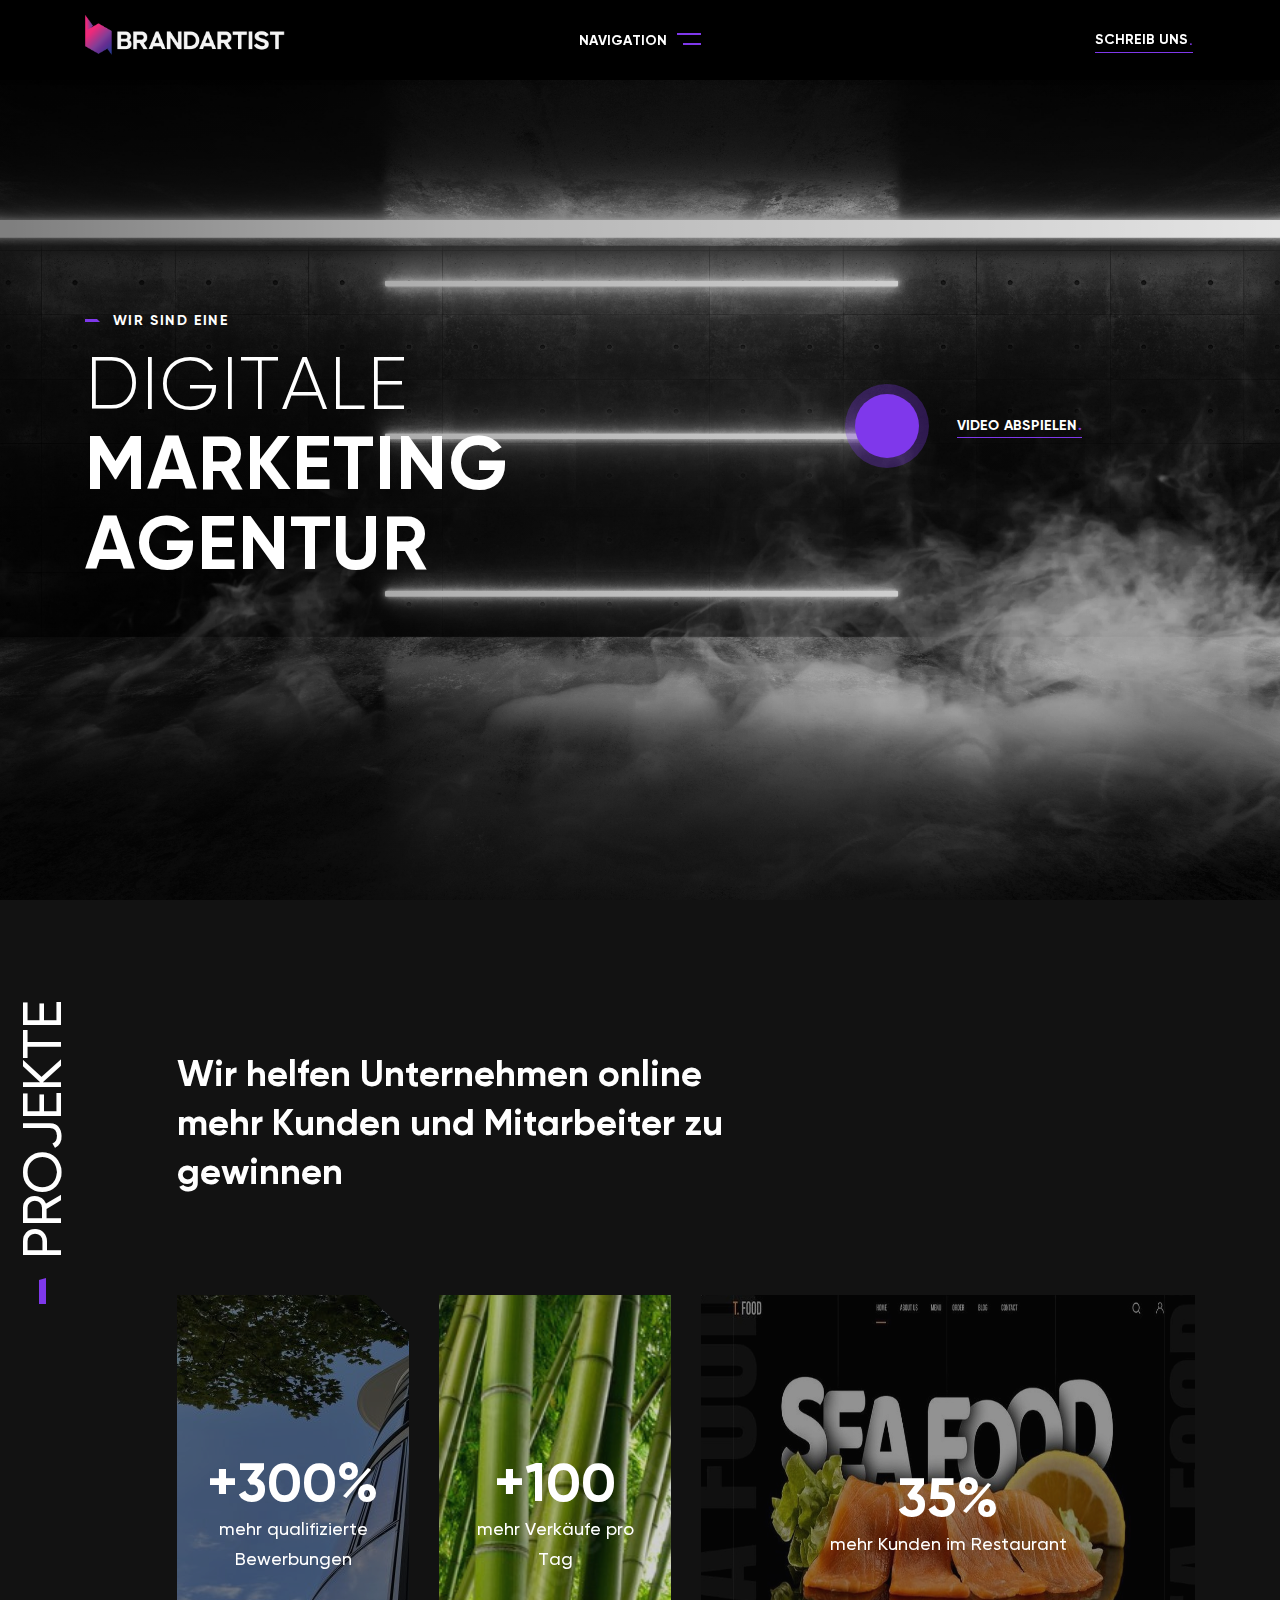
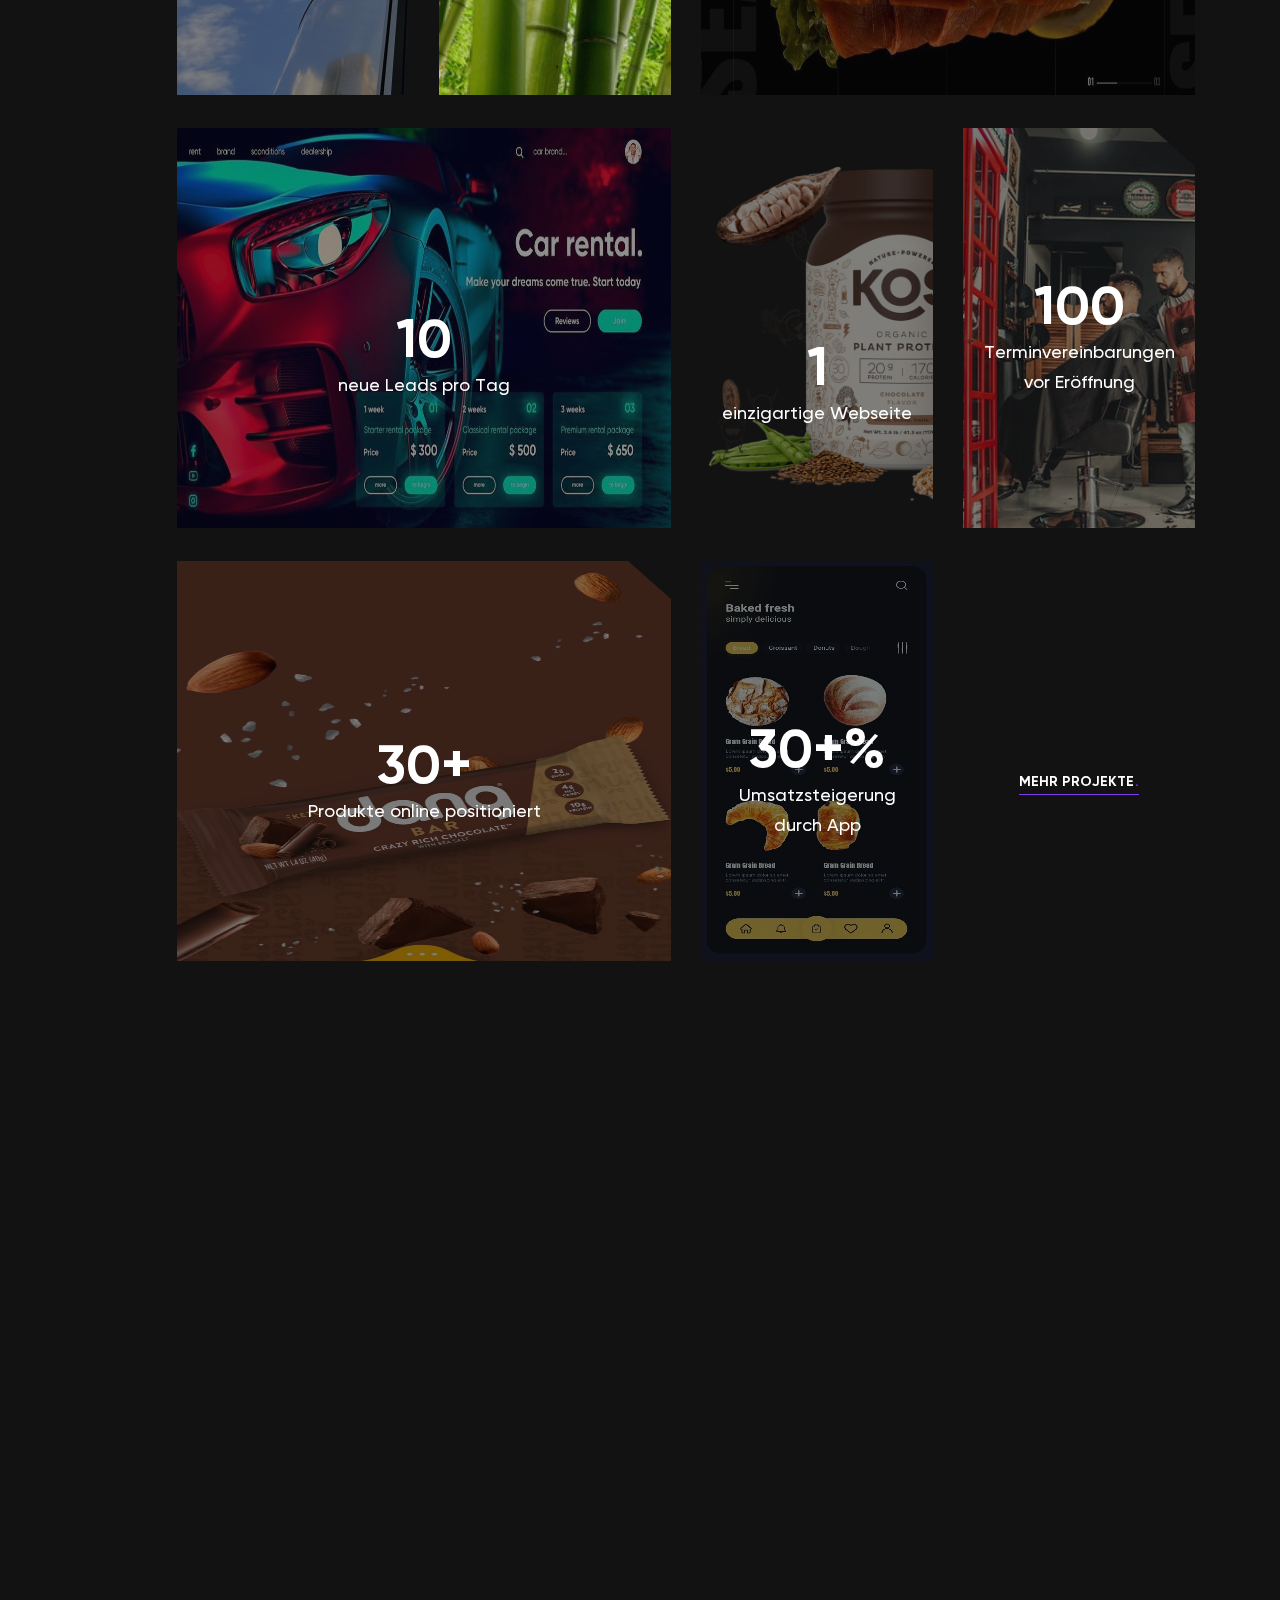
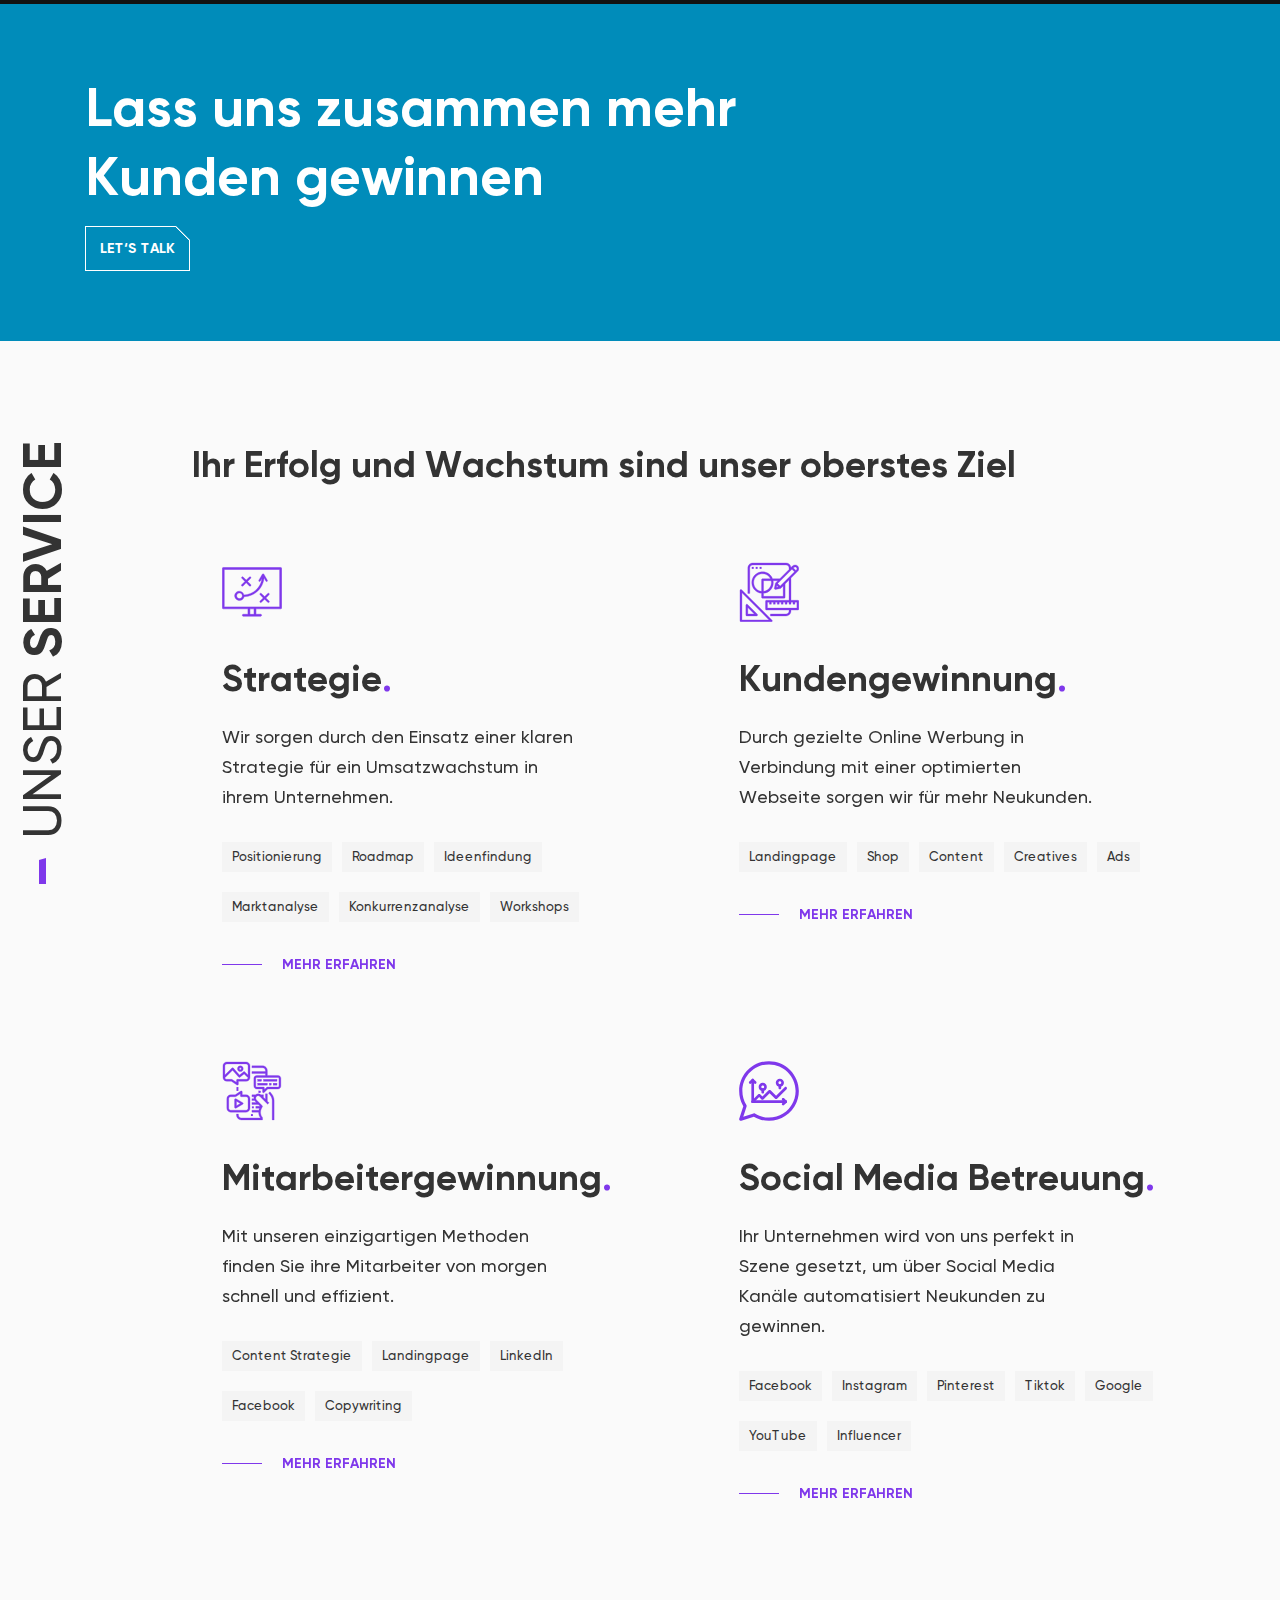
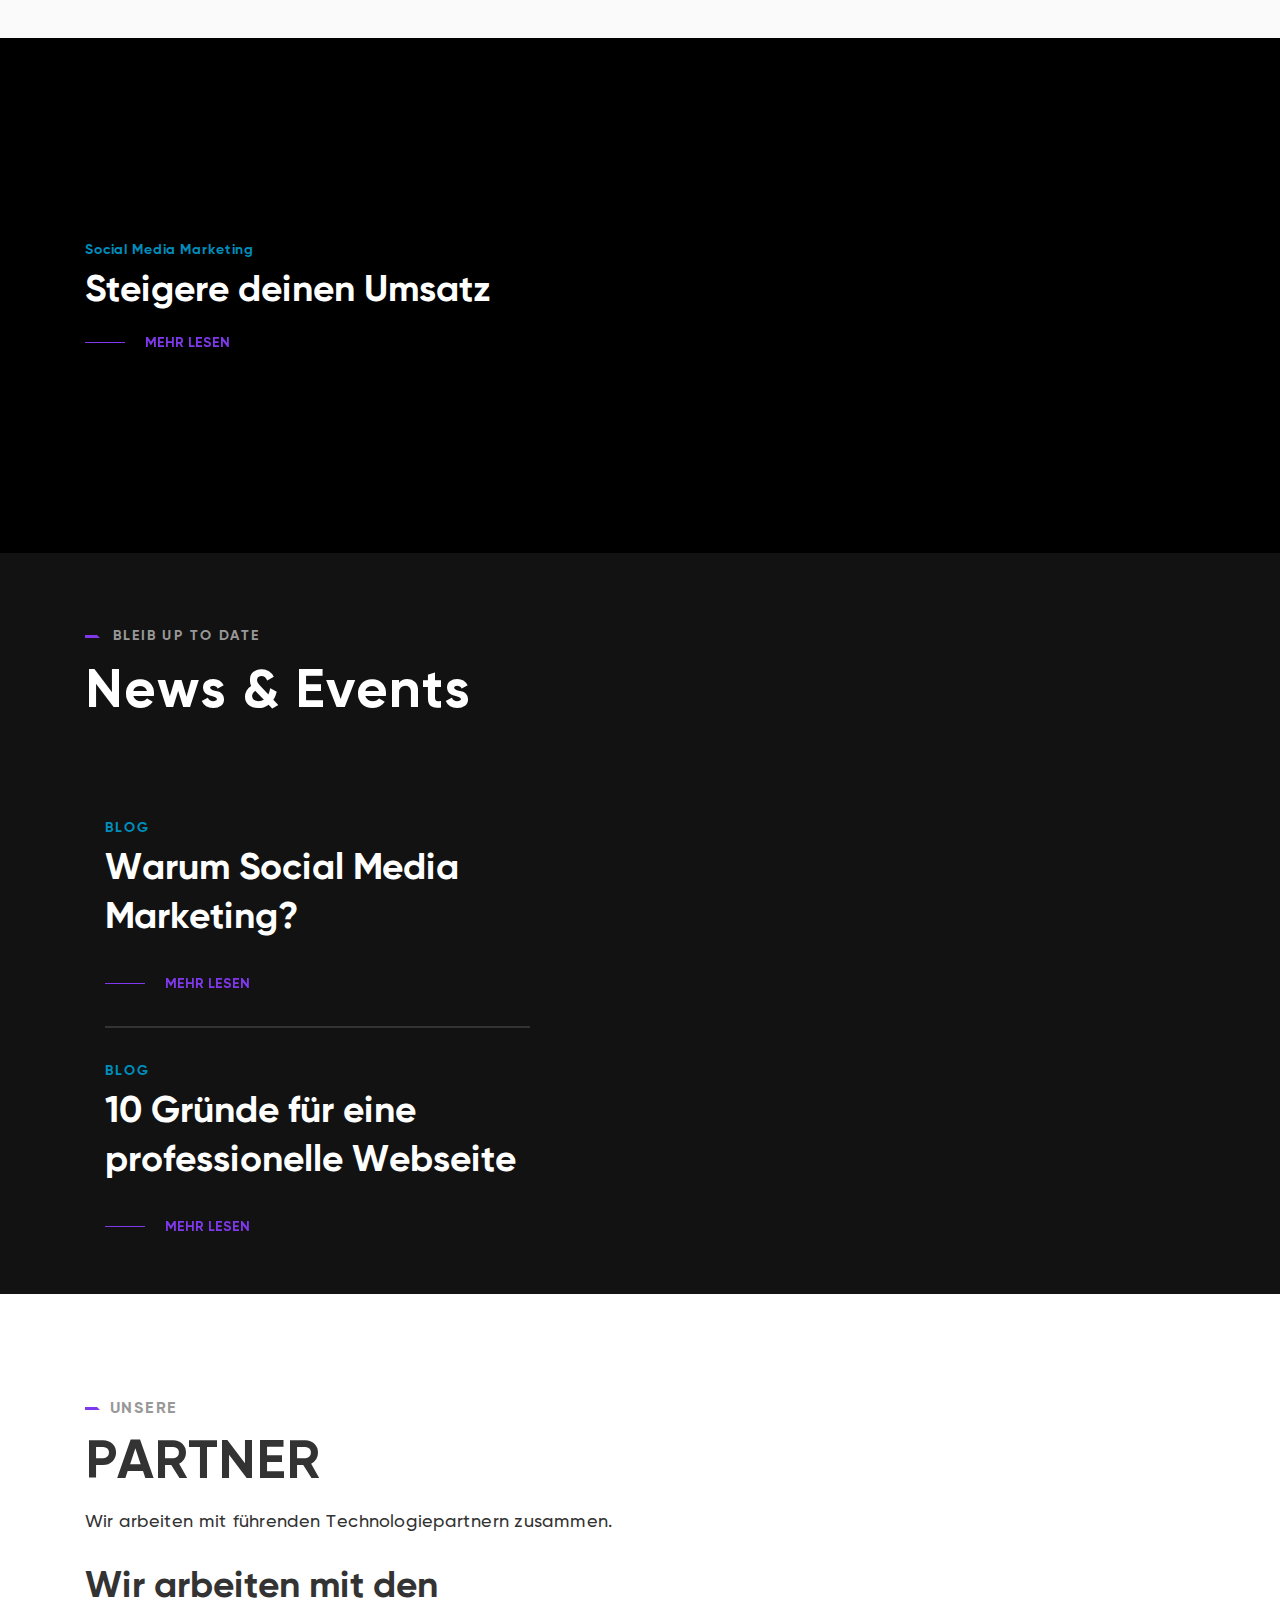
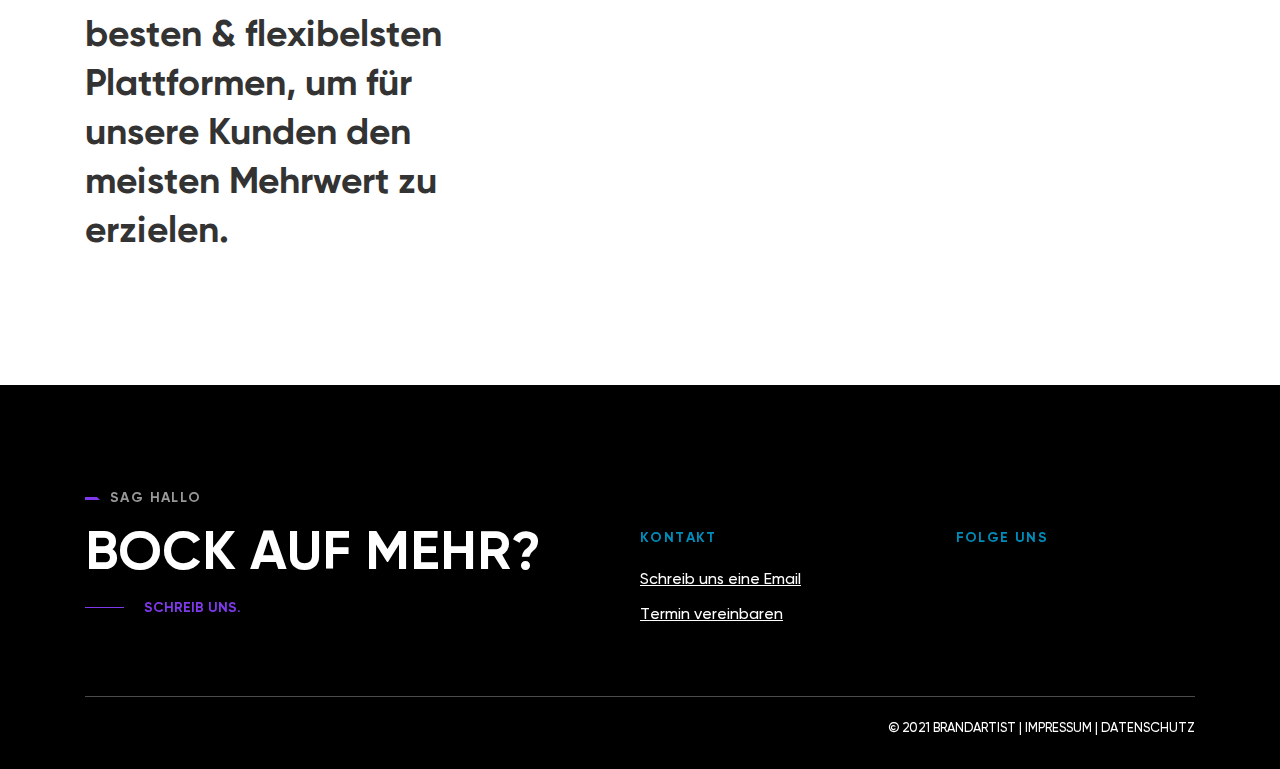
==== commit 7aaa9c04: "Update index.html" ====
--- a/index.html
+++ b/index.html
@@ -185,8 +185,8 @@
     <meta name="description" content="Wir helfen Unternehmen online mehr Kunden
         und Mitarbeiter zu gewinnen." />
 
-
-
+  <meta property="og:image" content="https://github.com/user-attachments/assets/d4177f97-4a54-4f66-8128-aa442d7512e5">
+  <meta property="og:url" content="https://github.com/user-attachments/assets/d4177f97-4a54-4f66-8128-aa442d7512e5">
 
     <script>
         // register service worker
@@ -1784,4 +1784,4 @@
     <script src="./assets/js/main.js?v=1.12" defer></script>
 </body>
 
-</html>+</html>
